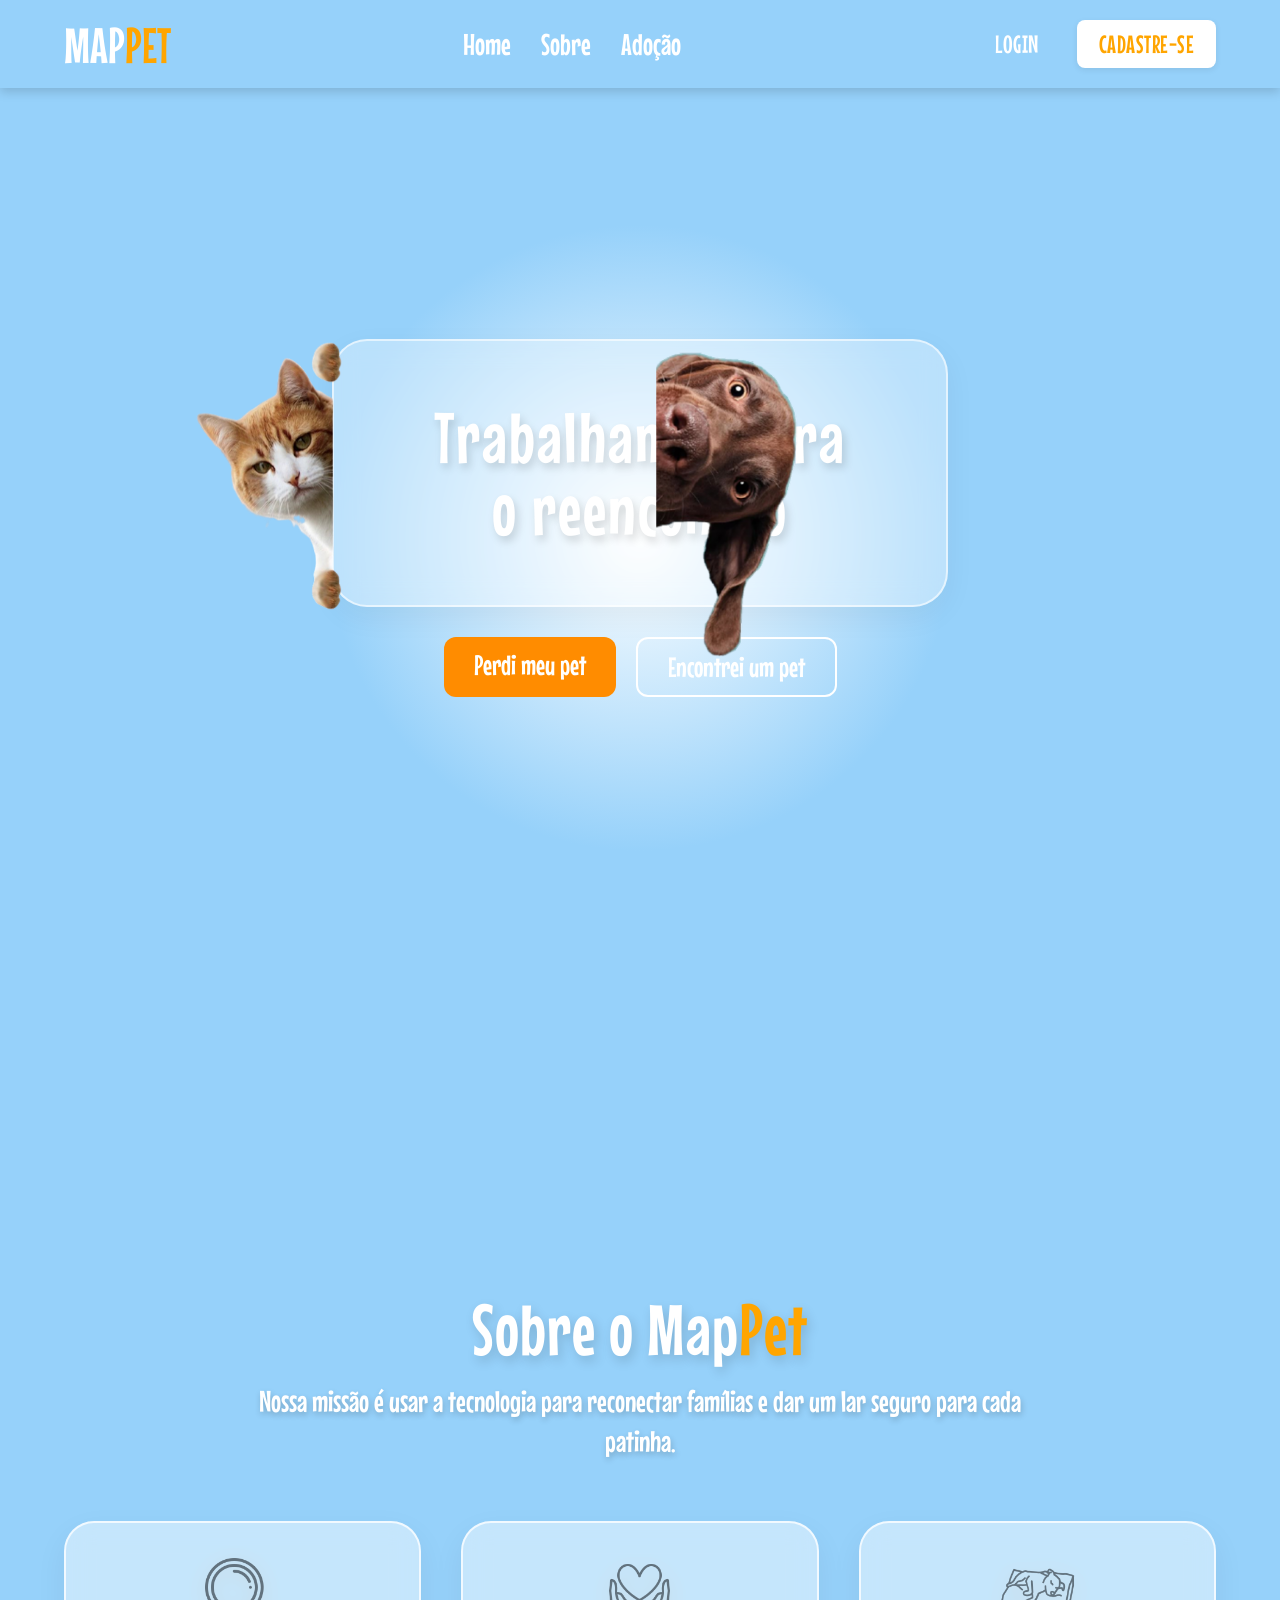
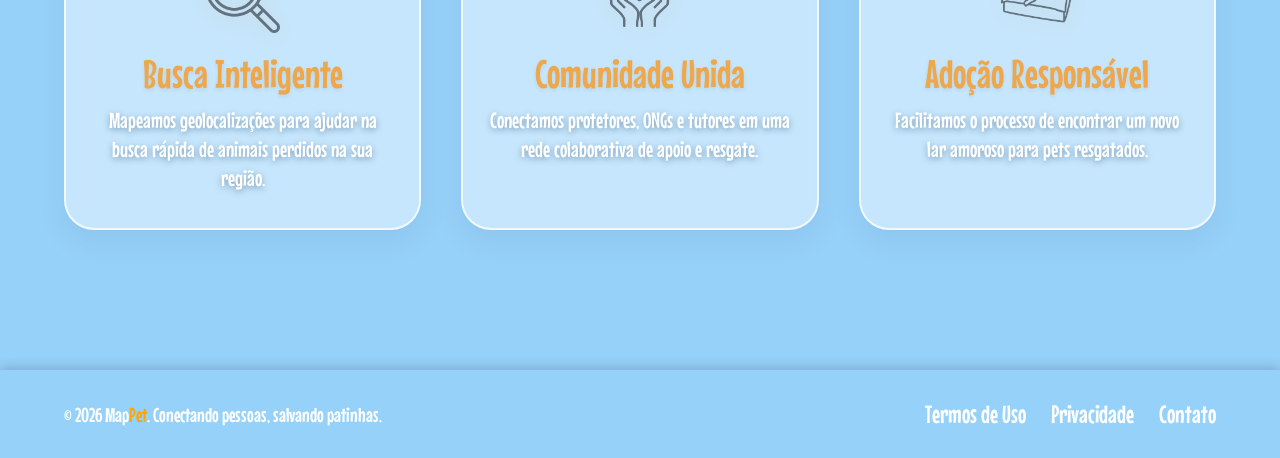
==== mappet-web/index.html @ 5b09a68c "feat: adiciona secao sobre com cards informativos" ====
<!DOCTYPE html>
<html lang="pt-BR">

<head>
    <meta charset="UTF-8">
    <meta name="viewport" content="width=device-width, initial-scale=1.0">
    <title>MapPet</title>
    <link rel="stylesheet" href="./css/index.css">
    <link rel="preconnect" href="https://fonts.googleapis.com">
    <link rel="preconnect" href="https://fonts.gstatic.com" crossorigin>
    <link href="https://fonts.googleapis.com/css2?family=Mouse+Memoirs&display=swap" rel="stylesheet">
    <link rel="stylesheet" href="https://cdnjs.cloudflare.com/ajax/libs/font-awesome/6.5.1/css/all.min.css">
</head>

<body>

    <header class="header">
        <nav class="nav-container">
            <a href="#" class="logo">
                <h1>MAP<span>PET</span></h1>
            </a>

            <ul class="nav-links">
                <li><a href="#">Home</a></li>
                <li><a href="#">Sobre</a></li>
                <li><a href="#">Adoção</a></li>
            </ul>

            <div class="nav-actions">
                <a href="#" class="btn btn-login">LOGIN</a>
                <a href="#" class="btn btn-cadastro">CADASTRE-SE</a>
            </div>
        </nav>
    </header>

<main class="main-content">
    <section class="hero">
        <div class="hero-container">

            <div class="hero-card-wrapper">
                <img src="./assets/images/cat1.png" alt="Gato espiando pela esquerda" class="cat-img cat-left">

                <div class="hero-card">
                    <h2>Trabalhamos para<br>o reencontro</h2>
                </div>
            </div>
            <img src="./assets/images/dog4.png" alt="Cachorro espiando pela direita" class="cat-img2 cat-right">

            <div class="hero-buttons">
                <a href="#" class="btn-hero btn-perdi">Perdi meu pet</a>
                <a href="#" class="btn-hero btn-encontrei">Encontrei um pet</a>
            </div>

        </div>
    </section>

    <section class="sobre" id="sobre">
        <div class="sobre-container">
            <div class="sobre-header">
                <h2>Sobre o Map<span>Pet</span></h2>
                <p>Nossa missão é usar a tecnologia para reconectar famílias e dar um lar seguro para cada patinha.</p>
            </div>

            <div class="sobre-cards">
                <div class="sobre-card">
                    <div class="sobre-icon"><img src="./assets/images/loupe.png" class="icon-svg"></div>
                    <h3>Busca Inteligente</h3>
                    <p>Mapeamos geolocalizações para ajudar na busca rápida de animais perdidos na sua região.</p>
                </div>

                <div class="sobre-card">
                    <div class="sobre-icon"><img src="./assets/images/heart3.png" class="icon-svg"></i></div>
                    <h3>Comunidade Unida</h3>
                    <p>Conectamos protetores, ONGs e tutores em uma rede colaborativa de apoio e resgate.</p>
                </div>

                <div class="sobre-card">
                    <div class="sobre-icon"><img src="./assets/images/dog3.png" class="icon-svg"></div>
                    <h3>Adoção Responsável</h3>
                    <p>Facilitamos o processo de encontrar um novo lar amoroso para pets resgatados.</p>
                </div>
            </div>
        </div>
    </section>
</main>

    <footer class="rodape">
        <div class="rodape-conteudo">
            <p class="rodape-texto">&copy; 2026 Map<span>Pet</span>. Conectando pessoas, salvando patinhas.</p>

            <ul class="rodape-links">
                <li><a href="#">Termos de Uso</a></li>
                <li><a href="#">Privacidade</a></li>
                <li><a href="#">Contato</a></li>
            </ul>
        </div>
    </footer>

</body>

</html>
---- mappet-web/css/index.css ----
* {
    box-sizing: border-box;
    margin: 0;
    padding: 0;
    font-weight: normal;
}

body {
    font-family: 'Mouse Memoirs', sans-serif;
    background-color: #96D1FA;
    display: flex;
    flex-direction: column;
    min-height: 100vh;
}

.header {
    background-color: #96D1FA;
    width: 100%;
    height: 88px;
    box-shadow: 0px 4px 10px rgba(0, 0, 0, 0.15);
    position: fixed;
    top: 0;
    left: 0;
    z-index: 10;
}

.nav-container {
    height: 100%;
    max-width: 1200px;
    margin: 0 auto;
    padding: 0 24px;
    display: flex;
    align-items: center;
    justify-content: space-between;
}

.logo {
    text-decoration: none;
    display: flex;
    align-items: center;
}

.logo h1 {
    font-size: 50px;
    color: #ffffff;
}

.logo span {
    color: orange;
}

.nav-links {
    list-style: none;
    display: flex;
    gap: 30px;
}

.nav-links a {
    color: #ffffff;
    text-decoration: none;
    font-size: 30px;
    transition: transform 0.2s ease, color 0.2s ease;
    display: inline-block;
}

.nav-links a:hover {
    color: orange;
    transform: translateY(-2px);
}

.nav-actions {
    display: flex;
    align-items: center;
    gap: 16px;
}

.btn {
    text-decoration: none;
    font-size: 25px;
    letter-spacing: 0.5px;
    padding: 10px 22px;
    border-radius: 8px;
    transition: all 0.25s ease;
    display: inline-flex;
    align-items: center;
    justify-content: center;
}

.btn-login {
    color: #ffffff;
    background-color: transparent;
}

.btn-login:hover {
    color: orange;
    background-color: rgba(255, 255, 255, 0.15);
}

.btn-cadastro {
    color: orange;
    background-color: #ffffff;
    box-shadow: 0 2px 6px rgba(0, 0, 0, 0.08);
}

.btn-cadastro:hover {
    color: #ffffff;
    background-color: orange;
    transform: translateY(-2px);
    box-shadow: 0 4px 12px rgba(255, 165, 0, 0.3);
}

.btn:focus-visible {
    outline: 3px solid orange;
    outline-offset: 2px;
}

.main-content {
    flex: 1;
    justify-content: center;
    padding-bottom: 40px;
    display: flex;
    flex-direction: column;
}
.hero-container {
  width: 100%;
  min-height: 100vh; 
  margin-top: 88px;
  background: radial-gradient(circle at center, #ffffff 0%, #96D1FA 40%, #96D1FA 100%);
  display: flex;
  flex-direction: column;
  align-items: center;
  justify-content: center;
  padding: 40px 24px 80px 24px; 
  box-sizing: border-box;
}

.hero-card-wrapper {
    position: relative;
    display: flex;
    justify-content: center;
    align-items: center;
    margin-bottom: 30px;
}

.hero-card {
    background: rgba(255, 255, 255, 0.35);
    backdrop-filter: blur(12px);
    -webkit-backdrop-filter: blur(12px);
    border-radius: 35px;
    border: 2px solid rgba(255, 255, 255, 0.6);
    box-shadow: 0 10px 30px rgba(0, 0, 0, 0.05);
    padding: 60px 100px;
    text-align: center;
}

.hero-card h2 {
    font-family: 'Mouse Memoirs', sans-serif;
    font-size: 4.5rem;
    color: #ffffff;
    line-height: 1;
    letter-spacing: 2px;
    text-shadow: 3px 5px 8px rgba(0, 0, 0, 0.15);
    margin: 0;
}

.cat-img {
    position: absolute;
    height: 110%;
    bottom: -10px;
    z-index: 2;
    pointer-events: none;
}

.cat-left {
    left: -160px;
}

.cat-img2{
    position: absolute;
    height: 70%;
    bottom: 180px;
    z-index: 2;
    pointer-events: none;
}

.cat-right {
    right: 270px;
    transform: scaleX(-1);
}

.hero-buttons {
    display: flex;
    gap: 20px;
    justify-content: center;
}

.btn-hero {
    text-decoration: none;
    font-size: 28px;
    padding: 12px 30px;
    border-radius: 12px;
    transition: all 0.2s ease;
    display: inline-block;
}

.btn-perdi {
    background-color: #ff8c00;
    color: #ffffff;
}

.btn-perdi:hover {
    background-color: #e07b00;
    transform: translateY(-2px);
}

.btn-encontrei {
    background-color: transparent;
    color: #ffffff;
    border: 2px solid #ffffff;
}

.btn-encontrei:hover {
    background-color: rgba(255, 255, 255, 0.2);
    transform: translateY(-2px);
}

.sobre {
    width: 100%;
    max-width: 1200px;
    margin: 300px auto 0 auto;
    padding: 0 24px 100px 24px;
}

.sobre-container {
    width: 100%;
    display: flex;
    flex-direction: column;
    align-items: center;
    gap: 60px;
}

.sobre-header {
    text-align: center;
    max-width: 800px;
}

.sobre-header h2 {
    font-size: 4.5rem;
    color: #ffffff;
    letter-spacing: 1px;
    text-shadow: 3px 5px 12px rgba(0, 0, 0, 0.15);
    margin-bottom: 12px;
}

.sobre-header h2 span {
    color: orange;
}

.sobre-header p {
    font-size: 1.9rem;
    color: #ffffff;
    line-height: 1.3;
    text-shadow: 1px 3px 6px rgba(0, 0, 0, 0.2);
}

.sobre-cards {
    display: grid;
    grid-template-columns: repeat(auto-fit, minmax(300px, 1fr));
    gap: 40px;
    width: 100%;
}

.sobre-card {
    background: rgba(255, 255, 255, 0.45);
    backdrop-filter: blur(14px);
    -webkit-backdrop-filter: blur(14px);
    border-radius: 30px;
    border: 2px solid rgba(255, 255, 255, 0.75);
    box-shadow: 0 12px 32px rgba(0, 0, 0, 0.06);
    padding: 35px 25px;
    text-align: center;
    transition: all 0.3s ease;
}

.sobre-card:hover {
    transform: translateY(-8px);
    background: rgba(255, 255, 255, 0.65);
    border-color: #ffffff;
    box-shadow: 0 18px 40px rgba(0, 0, 0, 0.1);
    cursor: pointer;
}

.sobre-icon {
    display: flex;
    align-items: center;
    justify-content: center;
    margin-bottom: 18px;
}

.icon-svg {
    width: 75px;
    height: 75px;
    object-fit: contain;
    opacity: 0.5;
    filter: drop-shadow(0px 4px 10px rgba(255, 140, 0, 0.25)); 
}

.sobre-card h3 {
    font-size: 2.5rem;
    color: #ff8c00;
    opacity: 0.7;
    margin-bottom: 10px;
    text-shadow: 0px 2px 4px rgba(0, 0, 0, 0.1);
}

.sobre-card p {
    font-size: 1.4rem;
    color: #ffffff;
    line-height: 1.3;
    filter: drop-shadow(0px 2px 3px rgba(18, 52, 84, 0.4)); 
}

.rodape {
    background-color: #96D1FA;
    width: 100%;
    box-shadow: 0px -4px 10px rgba(0, 0, 0, 0.15);
}

.rodape-conteudo {
    max-width: 1200px;
    height: 88px;
    margin: 0 auto;
    padding: 0 24px;
    display: flex;
    align-items: center;
    justify-content: space-between;
}

.rodape-texto {
    color: #ffffff;
    font-size: 20px;
}

.rodape-texto span {
    color: orange;
}

.rodape-links {
    list-style: none;
    display: flex;
    gap: 25px;
}

.rodape-links a {
    color: #ffffff;
    text-decoration: none;
    font-size: 25px;
    transition: transform 0.2s ease, color 0.2s ease;
    display: inline-block;
}

.rodape-links a:hover {
    color: orange;
    transform: translateY(-2px);
}
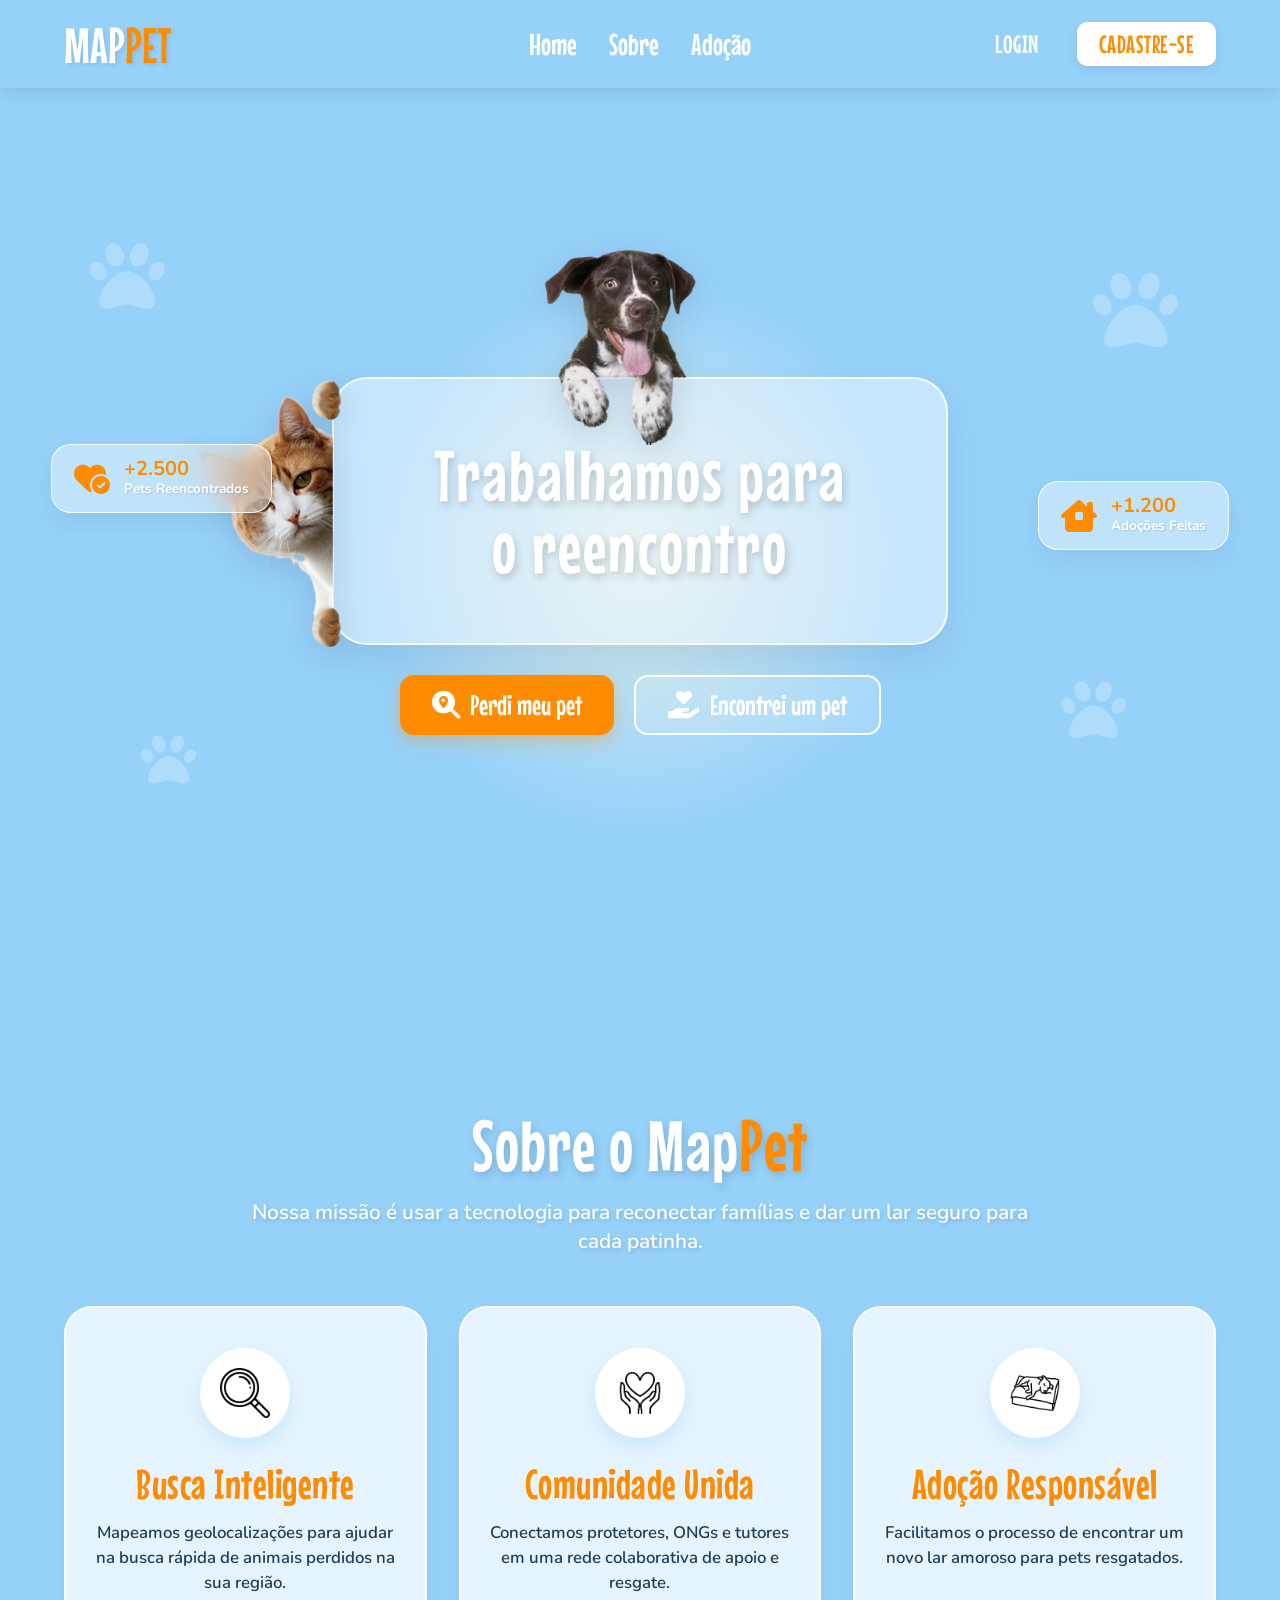
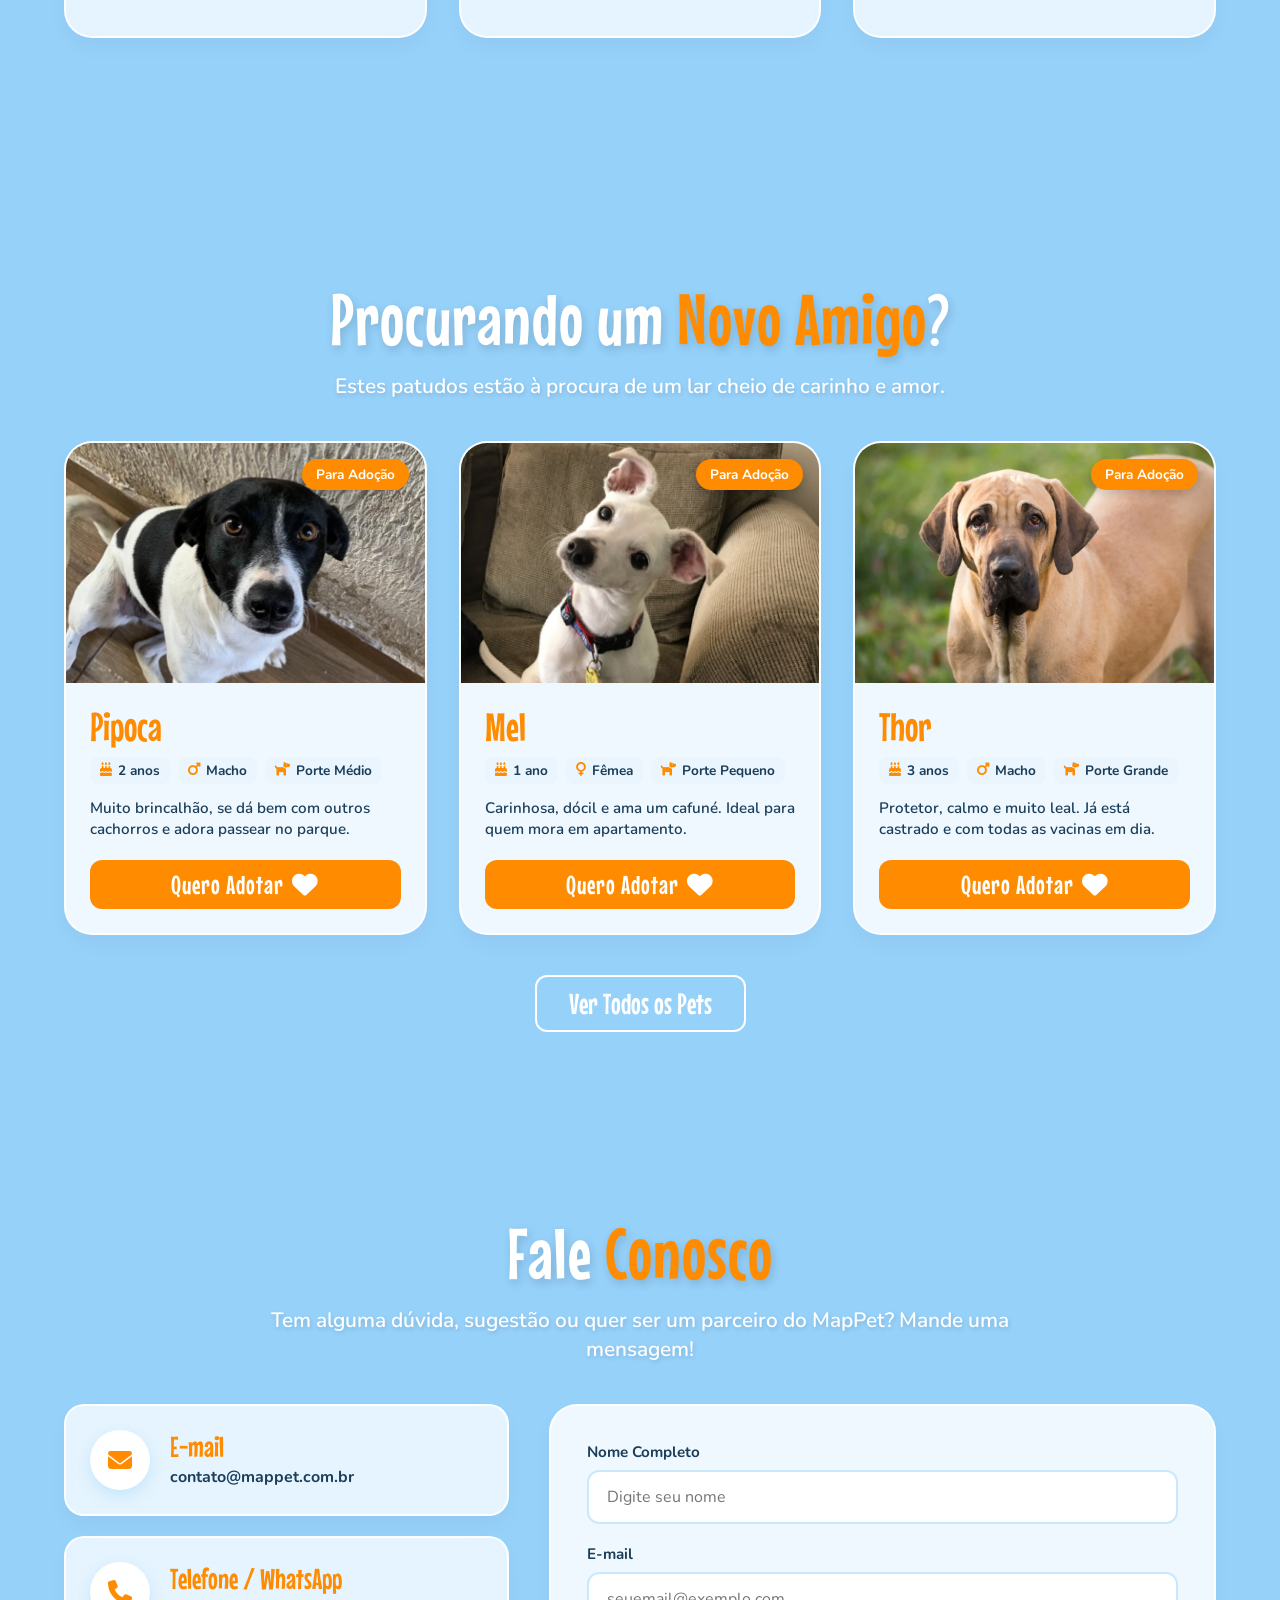
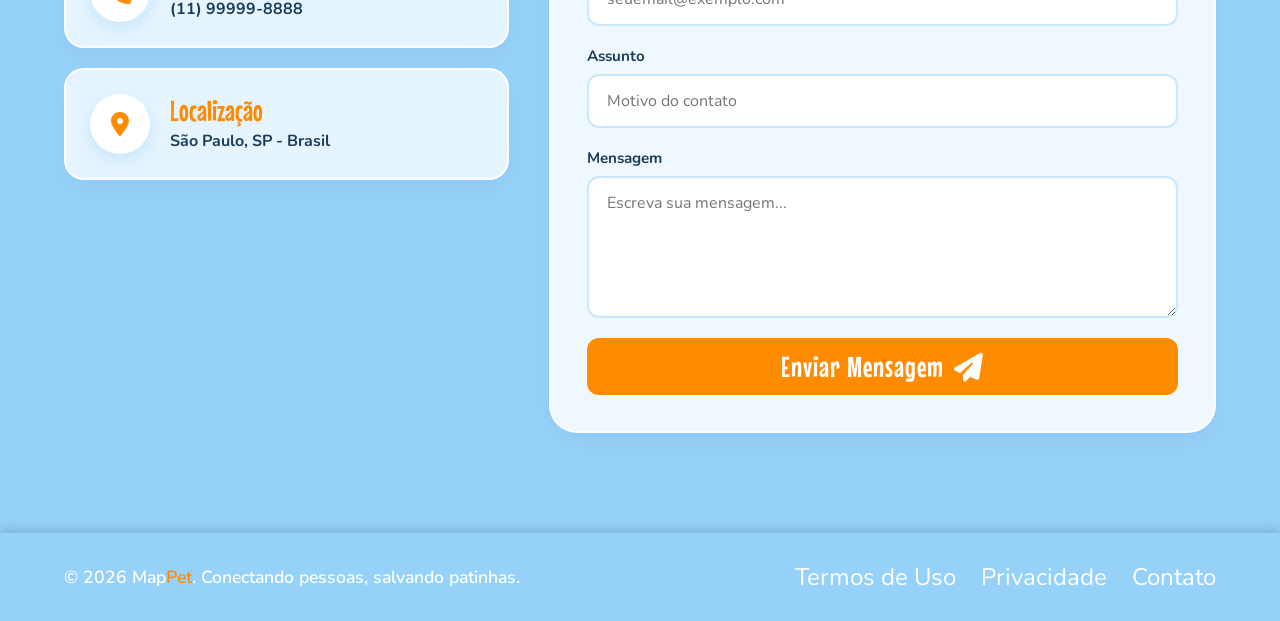
==== commit aa406bb0: "feat: implementa layout de desktop da página home" ====
--- a/mappet-web/index.html
+++ b/mappet-web/index.html
@@ -8,7 +8,7 @@
     <link rel="stylesheet" href="./css/index.css">
     <link rel="preconnect" href="https://fonts.googleapis.com">
     <link rel="preconnect" href="https://fonts.gstatic.com" crossorigin>
-    <link href="https://fonts.googleapis.com/css2?family=Mouse+Memoirs&display=swap" rel="stylesheet">
+    <link href="https://fonts.googleapis.com/css2?family=Mouse+Memoirs&family=Nunito:wght@400;600;700;800&display=swap" rel="stylesheet">
     <link rel="stylesheet" href="https://cdnjs.cloudflare.com/ajax/libs/font-awesome/6.5.1/css/all.min.css">
 </head>
 
@@ -22,8 +22,8 @@
 
             <ul class="nav-links">
                 <li><a href="#">Home</a></li>
-                <li><a href="#">Sobre</a></li>
-                <li><a href="#">Adoção</a></li>
+                <li><a href="#sobre">Sobre</a></li>
+                <li><a href="#adocao">Adoção</a></li>
             </ul>
 
             <div class="nav-actions">
@@ -33,56 +33,205 @@
         </nav>
     </header>
 
-<main class="main-content">
-    <section class="hero">
-        <div class="hero-container">
-
-            <div class="hero-card-wrapper">
-                <img src="./assets/images/cat1.png" alt="Gato espiando pela esquerda" class="cat-img cat-left">
-
-                <div class="hero-card">
-                    <h2>Trabalhamos para<br>o reencontro</h2>
-                </div>
-            </div>
-            <img src="./assets/images/dog4.png" alt="Cachorro espiando pela direita" class="cat-img2 cat-right">
-
-            <div class="hero-buttons">
-                <a href="#" class="btn-hero btn-perdi">Perdi meu pet</a>
-                <a href="#" class="btn-hero btn-encontrei">Encontrei um pet</a>
-            </div>
-
-        </div>
-    </section>
-
-    <section class="sobre" id="sobre">
-        <div class="sobre-container">
-            <div class="sobre-header">
-                <h2>Sobre o Map<span>Pet</span></h2>
-                <p>Nossa missão é usar a tecnologia para reconectar famílias e dar um lar seguro para cada patinha.</p>
-            </div>
-
-            <div class="sobre-cards">
-                <div class="sobre-card">
-                    <div class="sobre-icon"><img src="./assets/images/loupe.png" class="icon-svg"></div>
-                    <h3>Busca Inteligente</h3>
-                    <p>Mapeamos geolocalizações para ajudar na busca rápida de animais perdidos na sua região.</p>
-                </div>
-
-                <div class="sobre-card">
-                    <div class="sobre-icon"><img src="./assets/images/heart3.png" class="icon-svg"></i></div>
-                    <h3>Comunidade Unida</h3>
-                    <p>Conectamos protetores, ONGs e tutores em uma rede colaborativa de apoio e resgate.</p>
-                </div>
-
-                <div class="sobre-card">
-                    <div class="sobre-icon"><img src="./assets/images/dog3.png" class="icon-svg"></div>
-                    <h3>Adoção Responsável</h3>
-                    <p>Facilitamos o processo de encontrar um novo lar amoroso para pets resgatados.</p>
-                </div>
-            </div>
-        </div>
-    </section>
-</main>
+    <main class="main-content">
+        <section class="hero">
+            <div class="hero-container">
+
+                <div class="patinha-bg patinha-1 float-slow"><i class="fa-solid fa-paw"></i></div>
+                <div class="patinha-bg patinha-2 float-reverse"><i class="fa-solid fa-paw"></i></div>
+                <div class="patinha-bg patinha-3 float-slow"><i class="fa-solid fa-paw"></i></div>
+                <div class="patinha-bg patinha-4 float-reverse"><i class="fa-solid fa-paw"></i></div>
+
+                <div class="stat-badge stat-left float-slow">
+                    <i class="fa-solid fa-heart-circle-check"></i>
+                    <div>
+                        <strong>+2.500</strong>
+                        <span>Pets Reencontrados</span>
+                    </div>
+                </div>
+
+                <div class="stat-badge stat-right float-reverse">
+                    <i class="fa-solid fa-house-chimney-window"></i>
+                    <div>
+                        <strong>+1.200</strong>
+                        <span>Adoções Feitas</span>
+                    </div>
+                </div>
+
+                <div class="hero-card-wrapper">
+                    <img src="./assets/images/cat1.png" alt="Gato espiando pela esquerda" class="cat-img cat-left">
+                    <img src="./assets/images/dog6.png" alt="Cachorro espiando por cima" class="dog-top">
+
+                    <div class="hero-card">
+                        <h2>Trabalhamos para<br>o reencontro</h2>
+                    </div>
+                </div>
+
+                <div class="hero-buttons">
+                    <a href="#" class="btn-hero btn-perdi"><i class="fa-solid fa-magnifying-glass-location"></i> Perdi meu pet</a>
+                    <a href="#" class="btn-hero btn-encontrei"><i class="fa-solid fa-hand-holding-heart"></i> Encontrei um pet</a>
+                </div>
+
+            </div>
+        </section>
+
+        <section class="sobre" id="sobre">
+            <div class="sobre-container">
+                <div class="sobre-header">
+                    <h2>Sobre o Map<span>Pet</span></h2>
+                    <p>Nossa missão é usar a tecnologia para reconectar famílias e dar um lar seguro para cada patinha.</p>
+                </div>
+
+                <div class="sobre-cards">
+                    <div class="sobre-card">
+                        <div class="sobre-icon"><img src="./assets/images/loupe.png" class="icon-svg" alt="Ícone de busca"></div>
+                        <h3>Busca Inteligente</h3>
+                        <p>Mapeamos geolocalizações para ajudar na busca rápida de animais perdidos na sua região.</p>
+                    </div>
+
+                    <div class="sobre-card">
+                        <div class="sobre-icon"><img src="./assets/images/heart3.png" class="icon-svg" alt="Ícone de coração"></div>
+                        <h3>Comunidade Unida</h3>
+                        <p>Conectamos protetores, ONGs e tutores em uma rede colaborativa de apoio e resgate.</p>
+                    </div>
+
+                    <div class="sobre-card">
+                        <div class="sobre-icon"><img src="./assets/images/dog3.png" class="icon-svg" alt="Ícone de pet"></div>
+                        <h3>Adoção Responsável</h3>
+                        <p>Facilitamos o processo de encontrar um novo lar amoroso para pets resgatados.</p>
+                    </div>
+                </div>
+            </div>
+        </section>
+
+        <section class="adocao" id="adocao">
+            <div class="adocao-container">
+                <div class="adocao-header">
+                    <h2>Procurando um <span>Novo Amigo</span>?</h2>
+                    <p>Estes patudos estão à procura de um lar cheio de carinho e amor.</p>
+                </div>
+
+                <div class="adocao-cards">
+                    
+                    <div class="adocao-card">
+                        <div class="adocao-img-container">
+                            <img src="./assets/images/pipoca.jpg" alt="Foto do Pipoca" class="pet-img img-pipoca">
+                            <span class="pet-badge">Para Adoção</span>
+                        </div>
+                        <div class="adocao-info">
+                            <h3>Pipoca</h3>
+                            <div class="pet-tags">
+                                <span class="tag"><i class="fa-solid fa-cake-candles"></i> 2 anos</span>
+                                <span class="tag"><i class="fa-solid fa-mars"></i> Macho</span>
+                                <span class="tag"><i class="fa-solid fa-dog"></i> Porte Médio</span>
+                            </div>
+                            <p class="pet-desc">Muito brincalhão, se dá bem com outros cachorros e adora passear no parque.</p>
+                            <a href="#" class="btn-adotar">Quero Adotar <i class="fa-solid fa-heart"></i></a>
+                        </div>
+                    </div>
+
+                    <div class="adocao-card">
+                        <div class="adocao-img-container">
+                            <img src="./assets/images/mel.jpg" alt="Foto da Mel" class="pet-img">
+                            <span class="pet-badge">Para Adoção</span>
+                        </div>
+                        <div class="adocao-info">
+                            <h3>Mel</h3>
+                            <div class="pet-tags">
+                                <span class="tag"><i class="fa-solid fa-cake-candles"></i> 1 ano</span>
+                                <span class="tag"><i class="fa-solid fa-venus"></i> Fêmea</span>
+                                <span class="tag"><i class="fa-solid fa-dog"></i> Porte Pequeno</span>
+                            </div>
+                            <p class="pet-desc">Carinhosa, dócil e ama um cafuné. Ideal para quem mora em apartamento.</p>
+                            <a href="#" class="btn-adotar">Quero Adotar <i class="fa-solid fa-heart"></i></a>
+                        </div>
+                    </div>
+
+                    <div class="adocao-card">
+                        <div class="adocao-img-container">
+                            <img src="./assets/images/thor.webp" alt="Foto do Thor" class="pet-img">
+                            <span class="pet-badge">Para Adoção</span>
+                        </div>
+                        <div class="adocao-info">
+                            <h3>Thor</h3>
+                            <div class="pet-tags">
+                                <span class="tag"><i class="fa-solid fa-cake-candles"></i> 3 anos</span>
+                                <span class="tag"><i class="fa-solid fa-mars"></i> Macho</span>
+                                <span class="tag"><i class="fa-solid fa-dog"></i> Porte Grande</span>
+                            </div>
+                            <p class="pet-desc">Protetor, calmo e muito leal. Já está castrado e com todas as vacinas em dia.</p>
+                            <a href="#" class="btn-adotar">Quero Adotar <i class="fa-solid fa-heart"></i></a>
+                        </div>
+                    </div>
+
+                </div>
+
+                <div class="adocao-ver-mais">
+                    <a href="#" class="btn-ver-todos">Ver Todos os Pets</a>
+                </div>
+            </div>
+        </section>
+        <section class="contato" id="contato">
+            <div class="contato-container">
+                <div class="contato-header">
+                    <h2>Fale <span>Conosco</span></h2>
+                    <p>Tem alguma dúvida, sugestão ou quer ser um parceiro do MapPet? Mande uma mensagem!</p>
+                </div>
+
+                <div class="contato-wrapper">
+                    <div class="contato-cards-info">
+                        <div class="contato-info-card">
+                            <div class="contato-icon"><i class="fa-solid fa-envelope"></i></div>
+                            <div>
+                                <h3>E-mail</h3>
+                                <p>contato@mappet.com.br</p>
+                            </div>
+                        </div>
+
+                        <div class="contato-info-card">
+                            <div class="contato-icon"><i class="fa-solid fa-phone"></i></div>
+                            <div>
+                                <h3>Telefone / WhatsApp</h3>
+                                <p>(11) 99999-8888</p>
+                            </div>
+                        </div>
+
+                        <div class="contato-info-card">
+                            <div class="contato-icon"><i class="fa-solid fa-location-dot"></i></div>
+                            <div>
+                                <h3>Localização</h3>
+                                <p>São Paulo, SP - Brasil</p>
+                            </div>
+                        </div>
+                    </div>
+
+                    <form class="contato-form" action="#" method="POST">
+                        <div class="form-group">
+                            <label for="nome">Nome Completo</label>
+                            <input type="text" id="nome" name="nome" placeholder="Digite seu nome" required>
+                        </div>
+
+                        <div class="form-group">
+                            <label for="email">E-mail</label>
+                            <input type="email" id="email" name="email" placeholder="seuemail@exemplo.com" required>
+                        </div>
+
+                        <div class="form-group">
+                            <label for="assunto">Assunto</label>
+                            <input type="text" id="assunto" name="assunto" placeholder="Motivo do contato" required>
+                        </div>
+
+                        <div class="form-group">
+                            <label for="mensagem">Mensagem</label>
+                            <textarea id="mensagem" name="mensagem" rows="5" placeholder="Escreva sua mensagem..." required></textarea>
+                        </div>
+
+                        <button type="submit" class="btn-enviar">Enviar Mensagem <i class="fa-solid fa-paper-plane"></i></button>
+                    </form>
+                </div>
+            </div>
+        </section>
+    </main>
 
     <footer class="rodape">
         <div class="rodape-conteudo">
--- a/mappet-web/css/index.css
+++ b/mappet-web/css/index.css
@@ -2,26 +2,58 @@
     box-sizing: border-box;
     margin: 0;
     padding: 0;
+}
+
+html {
+    scroll-behavior: smooth;
+}
+
+body {
+    font-family: 'Nunito', sans-serif;
+    background-color: #96D1FA;
+    display: flex;
+    flex-direction: column;
+    min-height: 100vh;
+    -webkit-font-smoothing: antialiased;
+}
+
+h1,
+h2,
+h3,
+.nav-links a,
+.btn,
+.btn-hero {
+    font-family: 'Mouse Memoirs', sans-serif;
     font-weight: normal;
 }
 
-body {
-    font-family: 'Mouse Memoirs', sans-serif;
-    background-color: #96D1FA;
-    display: flex;
-    flex-direction: column;
-    min-height: 100vh;
-}
-
 .header {
-    background-color: #96D1FA;
+    background-color: rgba(150, 209, 250, 0.95);
+    backdrop-filter: blur(10px);
+    -webkit-backdrop-filter: blur(10px);
     width: 100%;
     height: 88px;
-    box-shadow: 0px 4px 10px rgba(0, 0, 0, 0.15);
+    box-shadow: 0px 4px 15px rgba(0, 0, 0, 0.1);
     position: fixed;
     top: 0;
     left: 0;
-    z-index: 10;
+    z-index: 100;
+}
+
+.logo {
+    text-decoration: none;
+    display: flex;
+    align-items: center;
+}
+
+.logo h1 {
+    font-size: 50px;
+    color: #ffffff;
+    text-shadow: 2px 2px 4px rgba(0, 0, 0, 0.1);
+}
+
+.logo span {
+    color: #ff8c00;
 }
 
 .nav-container {
@@ -32,39 +64,29 @@
     display: flex;
     align-items: center;
     justify-content: space-between;
-}
-
-.logo {
-    text-decoration: none;
-    display: flex;
-    align-items: center;
-}
-
-.logo h1 {
-    font-size: 50px;
-    color: #ffffff;
-}
-
-.logo span {
-    color: orange;
+    position: relative;
 }
 
 .nav-links {
     list-style: none;
     display: flex;
-    gap: 30px;
+    gap: 32px;
+    position: absolute;
+    left: 50%;
+    transform: translateX(-50%);
 }
 
 .nav-links a {
     color: #ffffff;
     text-decoration: none;
     font-size: 30px;
-    transition: transform 0.2s ease, color 0.2s ease;
+    transition: all 0.25s ease;
     display: inline-block;
+    position: relative;
 }
 
 .nav-links a:hover {
-    color: orange;
+    color: #ff8c00;
     transform: translateY(-2px);
 }
 
@@ -78,8 +100,8 @@
     text-decoration: none;
     font-size: 25px;
     letter-spacing: 0.5px;
-    padding: 10px 22px;
-    border-radius: 8px;
+    padding: 8px 22px;
+    border-radius: 10px;
     transition: all 0.25s ease;
     display: inline-flex;
     align-items: center;
@@ -92,46 +114,120 @@
 }
 
 .btn-login:hover {
-    color: orange;
-    background-color: rgba(255, 255, 255, 0.15);
+    color: #ff8c00;
+    background-color: rgba(255, 255, 255, 0.2);
 }
 
 .btn-cadastro {
-    color: orange;
+    color: #ff8c00;
     background-color: #ffffff;
-    box-shadow: 0 2px 6px rgba(0, 0, 0, 0.08);
+    box-shadow: 0 4px 12px rgba(0, 0, 0, 0.08);
 }
 
 .btn-cadastro:hover {
     color: #ffffff;
-    background-color: orange;
+    background-color: #ff8c00;
     transform: translateY(-2px);
-    box-shadow: 0 4px 12px rgba(255, 165, 0, 0.3);
-}
-
-.btn:focus-visible {
-    outline: 3px solid orange;
-    outline-offset: 2px;
+    box-shadow: 0 6px 16px rgba(255, 140, 0, 0.35);
 }
 
 .main-content {
     flex: 1;
+    display: flex;
+    flex-direction: column;
+}
+
+.hero-container {
+    width: 100%;
+    min-height: 104vh;
+    margin-top: 88px;
+    background: radial-gradient(circle at center, #d8ebeb 0%, #96D1FA 35%);
+    display: flex;
+    flex-direction: column;
+    align-items: center;
     justify-content: center;
-    padding-bottom: 40px;
-    display: flex;
-    flex-direction: column;
-}
-.hero-container {
-  width: 100%;
-  min-height: 100vh; 
-  margin-top: 88px;
-  background: radial-gradient(circle at center, #ffffff 0%, #96D1FA 40%, #96D1FA 100%);
-  display: flex;
-  flex-direction: column;
-  align-items: center;
-  justify-content: center;
-  padding: 40px 24px 80px 24px; 
-  box-sizing: border-box;
+    padding: 60px 24px;
+    position: relative;
+    overflow: hidden;
+}
+
+.patinha-bg {
+    position: absolute;
+    color: rgba(255, 255, 255, 0.25);
+    pointer-events: none;
+    z-index: 1;
+}
+
+.patinha-1 { font-size: 75px; top: 15%; left: 7%; }
+.patinha-2 { font-size: 55px; top: 68%; left: 11%; }
+.patinha-3 { font-size: 85px; top: 18%; right: 8%; }
+.patinha-4 { font-size: 65px; top: 62%; right: 12%; }
+
+@keyframes float {
+    0%, 100% { transform: translateY(0px) rotate(0deg); }
+    50% { transform: translateY(-12px) rotate(4deg); }
+}
+
+@keyframes floatReverse {
+    0%, 100% { transform: translateY(0px) rotate(0deg); }
+    50% { transform: translateY(12px) rotate(-4deg); }
+}
+
+.float-slow {
+    animation: float 5s ease-in-out infinite;
+}
+
+.float-reverse {
+    animation: floatReverse 6s ease-in-out infinite;
+}
+
+.stat-badge {
+    position: absolute;
+    background: rgba(255, 255, 255, 0.4);
+    backdrop-filter: blur(14px);
+    -webkit-backdrop-filter: blur(14px);
+    border: 1.5px solid rgba(255, 255, 255, 0.85);
+    padding: 14px 22px;
+    border-radius: 20px;
+    display: flex;
+    align-items: center;
+    gap: 14px;
+    color: #1b3e5a;
+    box-shadow: 0 10px 25px rgba(0, 0, 0, 0.06);
+    z-index: 4;
+}
+
+.stat-badge i {
+    font-size: 2rem;
+    color: #ff8c00;
+}
+
+.stat-badge div {
+    display: flex;
+    flex-direction: column;
+}
+
+.stat-badge strong {
+    font-size: 1.25rem;
+    line-height: 1;
+    color: #ff8c00;
+}
+
+.stat-badge span {
+    font-size: 0.85rem;
+    font-weight: 700;
+    color: #ffffff;
+    text-shadow: 1px 1px 2px rgba(0, 0, 0, 0.15);
+}
+
+.stat-left {
+    top: 38%;
+    left: 4%;
+}
+
+.stat-right {
+    top: 42%;
+    right: 4%;
 }
 
 .hero-card-wrapper {
@@ -140,26 +236,26 @@
     justify-content: center;
     align-items: center;
     margin-bottom: 30px;
+    z-index: 2;
 }
 
 .hero-card {
-    background: rgba(255, 255, 255, 0.35);
-    backdrop-filter: blur(12px);
-    -webkit-backdrop-filter: blur(12px);
+    background: rgba(255, 255, 255, 0.45);
+    backdrop-filter: blur(14px);
+    -webkit-backdrop-filter: blur(14px);
     border-radius: 35px;
-    border: 2px solid rgba(255, 255, 255, 0.6);
-    box-shadow: 0 10px 30px rgba(0, 0, 0, 0.05);
+    border: 2px solid rgba(255, 255, 255, 0.85);
+    box-shadow: 0 14px 35px rgba(0, 0, 0, 0.08);
     padding: 60px 100px;
     text-align: center;
 }
 
 .hero-card h2 {
-    font-family: 'Mouse Memoirs', sans-serif;
     font-size: 4.5rem;
     color: #ffffff;
     line-height: 1;
     letter-spacing: 2px;
-    text-shadow: 3px 5px 8px rgba(0, 0, 0, 0.15);
+    text-shadow: 2px 4px 8px rgba(0, 0, 0, 0.18);
     margin: 0;
 }
 
@@ -169,65 +265,72 @@
     bottom: -10px;
     z-index: 2;
     pointer-events: none;
+    filter: drop-shadow(0 8px 16px rgba(0,0,0,0.12));
 }
 
 .cat-left {
     left: -160px;
 }
 
-.cat-img2{
+.dog-top {
     position: absolute;
-    height: 70%;
-    bottom: 180px;
-    z-index: 2;
+    top: -132px;
+    left: 50%;
+    transform: translateX(-50%);
+    height: 200px;
+    z-index: 3;
     pointer-events: none;
-}
-
-.cat-right {
-    right: 270px;
-    transform: scaleX(-1);
+    filter: drop-shadow(0 8px 16px rgba(0,0,0,0.12));
 }
 
 .hero-buttons {
     display: flex;
     gap: 20px;
     justify-content: center;
+    z-index: 2;
 }
 
 .btn-hero {
     text-decoration: none;
     font-size: 28px;
-    padding: 12px 30px;
-    border-radius: 12px;
-    transition: all 0.2s ease;
-    display: inline-block;
+    padding: 12px 32px;
+    border-radius: 14px;
+    transition: all 0.3s cubic-bezier(0.25, 0.8, 0.25, 1);
+    display: inline-flex;
+    align-items: center;
+    gap: 10px;
 }
 
 .btn-perdi {
     background-color: #ff8c00;
     color: #ffffff;
+    box-shadow: 0 6px 18px rgba(255, 140, 0, 0.35);
 }
 
 .btn-perdi:hover {
     background-color: #e07b00;
-    transform: translateY(-2px);
+    transform: translateY(-3px);
+    box-shadow: 0 10px 24px rgba(255, 140, 0, 0.45);
 }
 
 .btn-encontrei {
-    background-color: transparent;
+    background-color: rgba(255, 255, 255, 0.15);
     color: #ffffff;
     border: 2px solid #ffffff;
+    backdrop-filter: blur(6px);
 }
 
 .btn-encontrei:hover {
-    background-color: rgba(255, 255, 255, 0.2);
-    transform: translateY(-2px);
+    background-color: #ffffff;
+    color: #ff8c00;
+    transform: translateY(-3px);
+    box-shadow: 0 10px 24px rgba(255, 255, 255, 0.3);
 }
 
 .sobre {
     width: 100%;
     max-width: 1200px;
-    margin: 300px auto 0 auto;
+    margin: 80px auto 0 auto;
     padding: 0 24px 100px 24px;
 }
 
@@ -236,7 +339,7 @@
     display: flex;
     flex-direction: column;
     align-items: center;
-    gap: 60px;
+    gap: 50px;
 }
 
 .sobre-header {
@@ -248,77 +351,455 @@
     font-size: 4.5rem;
     color: #ffffff;
     letter-spacing: 1px;
-    text-shadow: 3px 5px 12px rgba(0, 0, 0, 0.15);
+    text-shadow: 2px 4px 10px rgba(0, 0, 0, 0.15);
     margin-bottom: 12px;
 }
 
 .sobre-header h2 span {
-    color: orange;
+    color: #ff8c00;
 }
 
 .sobre-header p {
-    font-size: 1.9rem;
-    color: #ffffff;
-    line-height: 1.3;
-    text-shadow: 1px 3px 6px rgba(0, 0, 0, 0.2);
+    font-size: 1.3rem;
+    font-weight: 600;
+    color: #ffffff;
+    line-height: 1.4;
+    text-shadow: 1px 2px 4px rgba(0, 0, 0, 0.15);
 }
 
 .sobre-cards {
     display: grid;
+    grid-template-columns: repeat(auto-fit, minmax(290px, 1fr));
+    gap: 32px;
+    width: 100%;
+}
+
+.sobre-card {
+    position: relative;
+    background: rgba(255, 255, 255, 0.75);
+    backdrop-filter: blur(16px);
+    -webkit-backdrop-filter: blur(16px);
+    border-radius: 28px;
+    border: 2px solid rgba(255, 255, 255, 0.9);
+    box-shadow: 0 10px 25px -5px rgba(0, 0, 0, 0.05);
+    padding: 40px 28px;
+    text-align: center;
+    display: flex;
+    flex-direction: column;
+    align-items: center;
+    transition: all 0.35s cubic-bezier(0.25, 0.8, 0.25, 1);
+    overflow: hidden;
+}
+
+.sobre-card:hover {
+    transform: translateY(-10px);
+    background: rgba(255, 255, 255, 0.92);
+    border-color: rgba(255, 140, 0, 0.3);
+    box-shadow: 0 20px 35px -10px rgba(255, 140, 0, 0.2);
+    cursor: pointer;
+}
+
+.sobre-icon {
+    width: 90px;
+    height: 90px;
+    background: #ffffff;
+    border-radius: 50%;
+    display: flex;
+    align-items: center;
+    justify-content: center;
+    margin-bottom: 24px;
+    box-shadow: 0 8px 18px rgba(150, 209, 250, 0.35);
+    transition: transform 0.35s ease, box-shadow 0.35s ease;
+}
+
+.sobre-card:hover .sobre-icon {
+    transform: scale(1.1) rotate(4deg);
+    box-shadow: 0 12px 22px rgba(255, 140, 0, 0.3);
+}
+
+.icon-svg {
+    width: 50px;
+    height: 50px;
+    object-fit: contain;
+}
+
+.sobre-card h3 {
+    font-size: 2.6rem;
+    color: #ff8c00;
+    margin-bottom: 12px;
+    line-height: 1.1;
+    letter-spacing: 0.5px;
+}
+
+.sobre-card p {
+    font-size: 1.05rem;
+    font-weight: 600;
+    color: #1b3e5a;
+    line-height: 1.5;
+    margin: 0;
+}
+
+.adocao {
+    width: 100%;
+    max-width: 1200px;
+    margin: 140px auto 0 auto;
+    padding: 0 24px 100px 24px;
+}
+
+.adocao-container {
+    width: 100%;
+    display: flex;
+    flex-direction: column;
+    align-items: center;
+    gap: 40px;
+}
+
+.adocao-header {
+    text-align: center;
+    max-width: 800px;
+}
+
+.adocao-header h2 {
+    font-size: 4.5rem;
+    color: #ffffff;
+    letter-spacing: 1px;
+    text-shadow: 2px 4px 10px rgba(0, 0, 0, 0.15);
+    margin-bottom: 12px;
+}
+
+.adocao-header h2 span {
+    color: #ff8c00;
+}
+
+.adocao-header p {
+    font-size: 1.3rem;
+    font-weight: 600;
+    color: #ffffff;
+    line-height: 1.4;
+    text-shadow: 1px 2px 4px rgba(0, 0, 0, 0.15);
+}
+
+.adocao-cards {
+    display: grid;
     grid-template-columns: repeat(auto-fit, minmax(300px, 1fr));
+    gap: 32px;
+    width: 100%;
+}
+
+.adocao-card {
+    background: rgba(255, 255, 255, 0.85);
+    backdrop-filter: blur(16px);
+    -webkit-backdrop-filter: blur(16px);
+    border-radius: 28px;
+    border: 2px solid rgba(255, 255, 255, 0.9);
+    box-shadow: 0 10px 25px -5px rgba(0, 0, 0, 0.05);
+    overflow: hidden;
+    display: flex;
+    flex-direction: column;
+    transition: all 0.35s cubic-bezier(0.25, 0.8, 0.25, 1);
+}
+
+.adocao-card:hover {
+    transform: translateY(-10px);
+    background: #ffffff;
+    border-color: rgba(255, 140, 0, 0.4);
+    box-shadow: 0 20px 35px -10px rgba(255, 140, 0, 0.2);
+}
+
+.adocao-img-container {
+    position: relative;
+    width: 100%;
+    height: 240px;
+    overflow: hidden;
+}
+
+.pet-img {
+    width: 100%;
+    height: 100%;
+    object-fit: cover;
+    transition: transform 0.5s ease;
+}
+
+.adocao-card:hover .pet-img {
+    transform: scale(1.06);
+}
+
+.pet-badge {
+    position: absolute;
+    top: 16px;
+    right: 16px;
+    background-color: #ff8c00;
+    color: #ffffff;
+    font-weight: 700;
+    font-size: 0.85rem;
+    padding: 6px 14px;
+    border-radius: 20px;
+    box-shadow: 0 4px 8px rgba(0, 0, 0, 0.15);
+}
+
+.adocao-info {
+    padding: 24px;
+    display: flex;
+    flex-direction: column;
+    flex: 1;
+}
+
+.adocao-info h3 {
+    font-size: 2.5rem;
+    color: #ff8c00;
+    margin-bottom: 10px;
+    line-height: 1;
+}
+
+.pet-tags {
+    display: flex;
+    flex-wrap: wrap;
+    gap: 8px;
+    margin-bottom: 14px;
+}
+
+.tag {
+    background-color: #eaf5fe;
+    color: #1b3e5a;
+    font-size: 0.85rem;
+    font-weight: 700;
+    padding: 4px 10px;
+    border-radius: 8px;
+    display: inline-flex;
+    align-items: center;
+    gap: 6px;
+}
+
+.tag i {
+    color: #ff8c00;
+}
+
+.pet-desc {
+    font-size: 0.95rem;
+    font-weight: 600;
+    color: #1b3e5a;
+    line-height: 1.4;
+    margin-bottom: 20px;
+    flex: 1;
+}
+
+.btn-adotar {
+    font-family: 'Mouse Memoirs', sans-serif;
+    font-size: 1.6rem;
+    letter-spacing: 1px;
+    text-decoration: none;
+    text-align: center;
+    background-color: #ff8c00;
+    color: #ffffff;
+    padding: 10px 20px;
+    border-radius: 12px;
+    transition: all 0.25s ease;
+    display: flex;
+    align-items: center;
+    justify-content: center;
+    gap: 8px;
+}
+
+.btn-adotar:hover {
+    background-color: #e07b00;
+    box-shadow: 0 4px 12px rgba(255, 140, 0, 0.3);
+}
+
+.btn-ver-todos {
+    font-family: 'Mouse Memoirs', sans-serif;
+    font-size: 1.8rem;
+    text-decoration: none;
+    color: #ffffff;
+    background-color: transparent;
+    border: 2px solid #ffffff;
+    padding: 10px 32px;
+    border-radius: 12px;
+    transition: all 0.25s ease;
+    display: inline-block;
+}
+
+.btn-ver-todos:hover {
+    background-color: #ffffff;
+    color: #ff8c00;
+    transform: translateY(-2px);
+}
+
+
+.contato {
+    width: 100%;
+    max-width: 1200px;
+    margin: 80px auto 0 auto;
+    padding: 0 24px 100px 24px;
+}
+
+.contato-container {
+    width: 100%;
+    display: flex;
+    flex-direction: column;
+    align-items: center;
     gap: 40px;
-    width: 100%;
-}
-
-.sobre-card {
-    background: rgba(255, 255, 255, 0.45);
-    backdrop-filter: blur(14px);
-    -webkit-backdrop-filter: blur(14px);
-    border-radius: 30px;
-    border: 2px solid rgba(255, 255, 255, 0.75);
-    box-shadow: 0 12px 32px rgba(0, 0, 0, 0.06);
-    padding: 35px 25px;
+}
+
+.contato-header {
     text-align: center;
+    max-width: 800px;
+}
+
+.contato-header h2 {
+    font-size: 4.5rem;
+    color: #ffffff;
+    letter-spacing: 1px;
+    text-shadow: 2px 4px 10px rgba(0, 0, 0, 0.15);
+    margin-bottom: 12px;
+}
+
+.contato-header h2 span {
+    color: #ff8c00;
+}
+
+.contato-header p {
+    font-size: 1.3rem;
+    font-weight: 600;
+    color: #ffffff;
+    line-height: 1.4;
+    text-shadow: 1px 2px 4px rgba(0, 0, 0, 0.15);
+}
+
+.contato-wrapper {
+    display: grid;
+    grid-template-columns: 1fr 1.5fr;
+    gap: 40px;
+    width: 100%;
+}
+
+.contato-cards-info {
+    display: flex;
+    flex-direction: column;
+    gap: 20px;
+}
+
+.contato-info-card {
+    background: rgba(255, 255, 255, 0.75);
+    backdrop-filter: blur(16px);
+    -webkit-backdrop-filter: blur(16px);
+    border-radius: 20px;
+    border: 2px solid rgba(255, 255, 255, 0.9);
+    padding: 24px;
+    display: flex;
+    align-items: center;
+    gap: 20px;
+    box-shadow: 0 10px 25px -5px rgba(0, 0, 0, 0.05);
     transition: all 0.3s ease;
 }
 
-.sobre-card:hover {
-    transform: translateY(-8px);
-    background: rgba(255, 255, 255, 0.65);
-    border-color: #ffffff;
-    box-shadow: 0 18px 40px rgba(0, 0, 0, 0.1);
+.contato-info-card:hover {
+    transform: translateY(-4px);
+    background: rgba(255, 255, 255, 0.92);
+    border-color: rgba(255, 140, 0, 0.4);
+    box-shadow: 0 14px 28px rgba(255, 140, 0, 0.15);
+}
+
+.contato-icon {
+    width: 60px;
+    height: 60px;
+    background-color: #ffffff;
+    border-radius: 50%;
+    display: flex;
+    align-items: center;
+    justify-content: center;
+    color: #ff8c00;
+    font-size: 1.5rem;
+    box-shadow: 0 6px 14px rgba(150, 209, 250, 0.4);
+    flex-shrink: 0;
+}
+
+.contato-info-card h3 {
+    font-size: 1.8rem;
+    color: #ff8c00;
+    margin-bottom: 4px;
+    line-height: 1;
+}
+
+.contato-info-card p {
+    font-size: 1rem;
+    font-weight: 700;
+    color: #1b3e5a;
+}
+
+.contato-form {
+    background: rgba(255, 255, 255, 0.85);
+    backdrop-filter: blur(16px);
+    -webkit-backdrop-filter: blur(16px);
+    border-radius: 28px;
+    border: 2px solid rgba(255, 255, 255, 0.9);
+    padding: 36px;
+    box-shadow: 0 10px 25px -5px rgba(0, 0, 0, 0.05);
+    display: flex;
+    flex-direction: column;
+    gap: 20px;
+}
+
+.form-group {
+    display: flex;
+    flex-direction: column;
+    gap: 8px;
+}
+
+.form-group label {
+    font-size: 0.95rem;
+    font-weight: 700;
+    color: #1b3e5a;
+}
+
+.form-group input,
+.form-group textarea {
+    width: 100%;
+    padding: 14px 18px;
+    border-radius: 12px;
+    border: 2px solid rgba(150, 209, 250, 0.5);
+    background: #ffffff;
+    font-family: 'Nunito', sans-serif;
+    font-size: 1rem;
+    color: #1b3e5a;
+    outline: none;
+    transition: all 0.25s ease;
+}
+
+.form-group input:focus,
+.form-group textarea:focus {
+    border-color: #ff8c00;
+    box-shadow: 0 0 0 4px rgba(255, 140, 0, 0.15);
+}
+
+.btn-enviar {
+    font-family: 'Mouse Memoirs', sans-serif;
+    font-size: 1.8rem;
+    letter-spacing: 1px;
+    background-color: #ff8c00;
+    color: #ffffff;
+    border: none;
+    padding: 12px;
+    border-radius: 12px;
     cursor: pointer;
-}
-
-.sobre-icon {
-    display: flex;
+    transition: all 0.25s ease;
+    display: inline-flex;
     align-items: center;
     justify-content: center;
-    margin-bottom: 18px;
-}
-
-.icon-svg {
-    width: 75px;
-    height: 75px;
-    object-fit: contain;
-    opacity: 0.5;
-    filter: drop-shadow(0px 4px 10px rgba(255, 140, 0, 0.25)); 
-}
-
-.sobre-card h3 {
-    font-size: 2.5rem;
-    color: #ff8c00;
-    opacity: 0.7;
-    margin-bottom: 10px;
-    text-shadow: 0px 2px 4px rgba(0, 0, 0, 0.1);
-}
-
-.sobre-card p {
-    font-size: 1.4rem;
-    color: #ffffff;
-    line-height: 1.3;
-    filter: drop-shadow(0px 2px 3px rgba(18, 52, 84, 0.4)); 
-}
+    gap: 10px;
+}
+
+.btn-enviar:hover {
+    background-color: #e07b00;
+    box-shadow: 0 6px 16px rgba(255, 140, 0, 0.35);
+    transform: translateY(-2px);
+}
+
+@media (max-width: 900px) {
+    .contato-wrapper {
+        grid-template-columns: 1fr;
+    }
+}
+
 
 .rodape {
     background-color: #96D1FA;
@@ -338,11 +819,12 @@
 
 .rodape-texto {
     color: #ffffff;
-    font-size: 20px;
+    font-size: 1.1rem;
+    font-weight: 600;
 }
 
 .rodape-texto span {
-    color: orange;
+    color: #ff8c00;
 }
 
 .rodape-links {
@@ -354,12 +836,19 @@
 .rodape-links a {
     color: #ffffff;
     text-decoration: none;
-    font-size: 25px;
+    font-size: 24px;
     transition: transform 0.2s ease, color 0.2s ease;
     display: inline-block;
 }
 
 .rodape-links a:hover {
-    color: orange;
+    color: #ff8c00;
     transform: translateY(-2px);
-}+}
+
+@media (max-width: 1024px) {
+    .stat-badge, .patinha-bg {
+        display: none;
+    }
+}
+
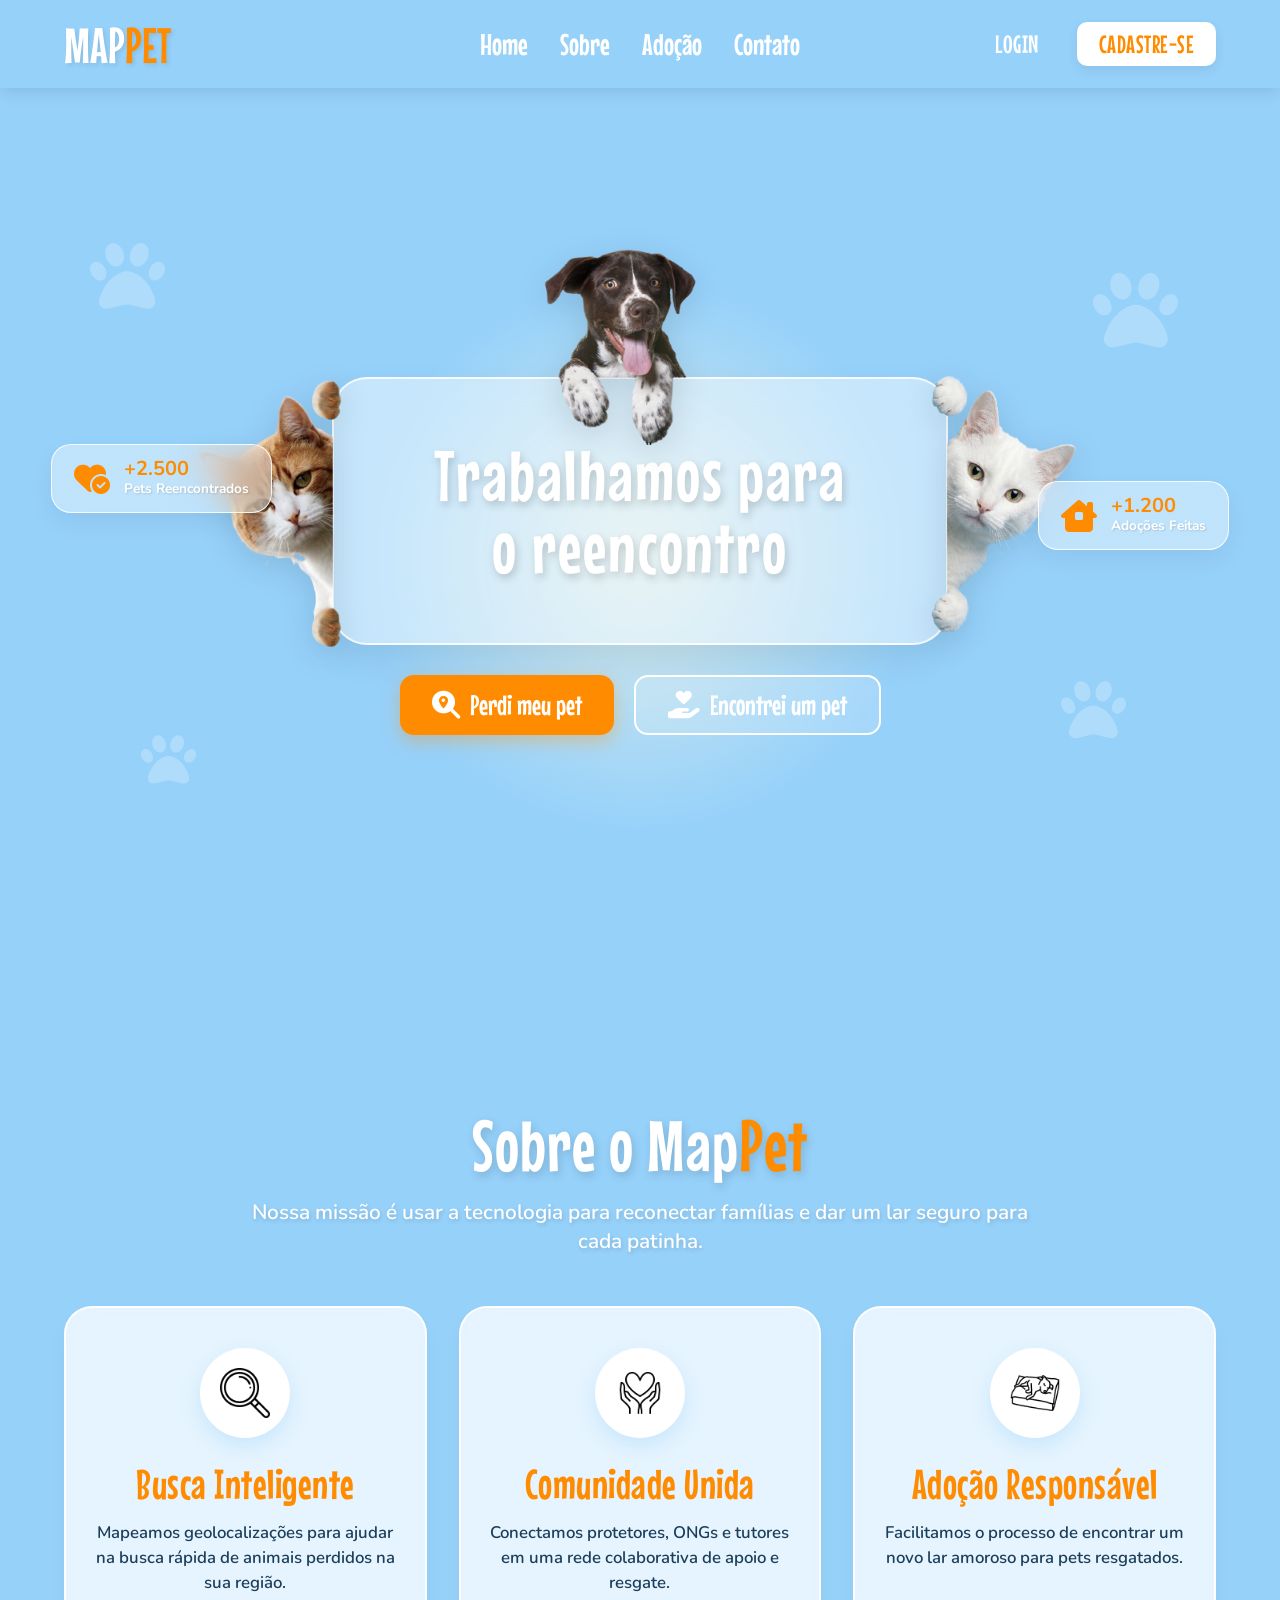
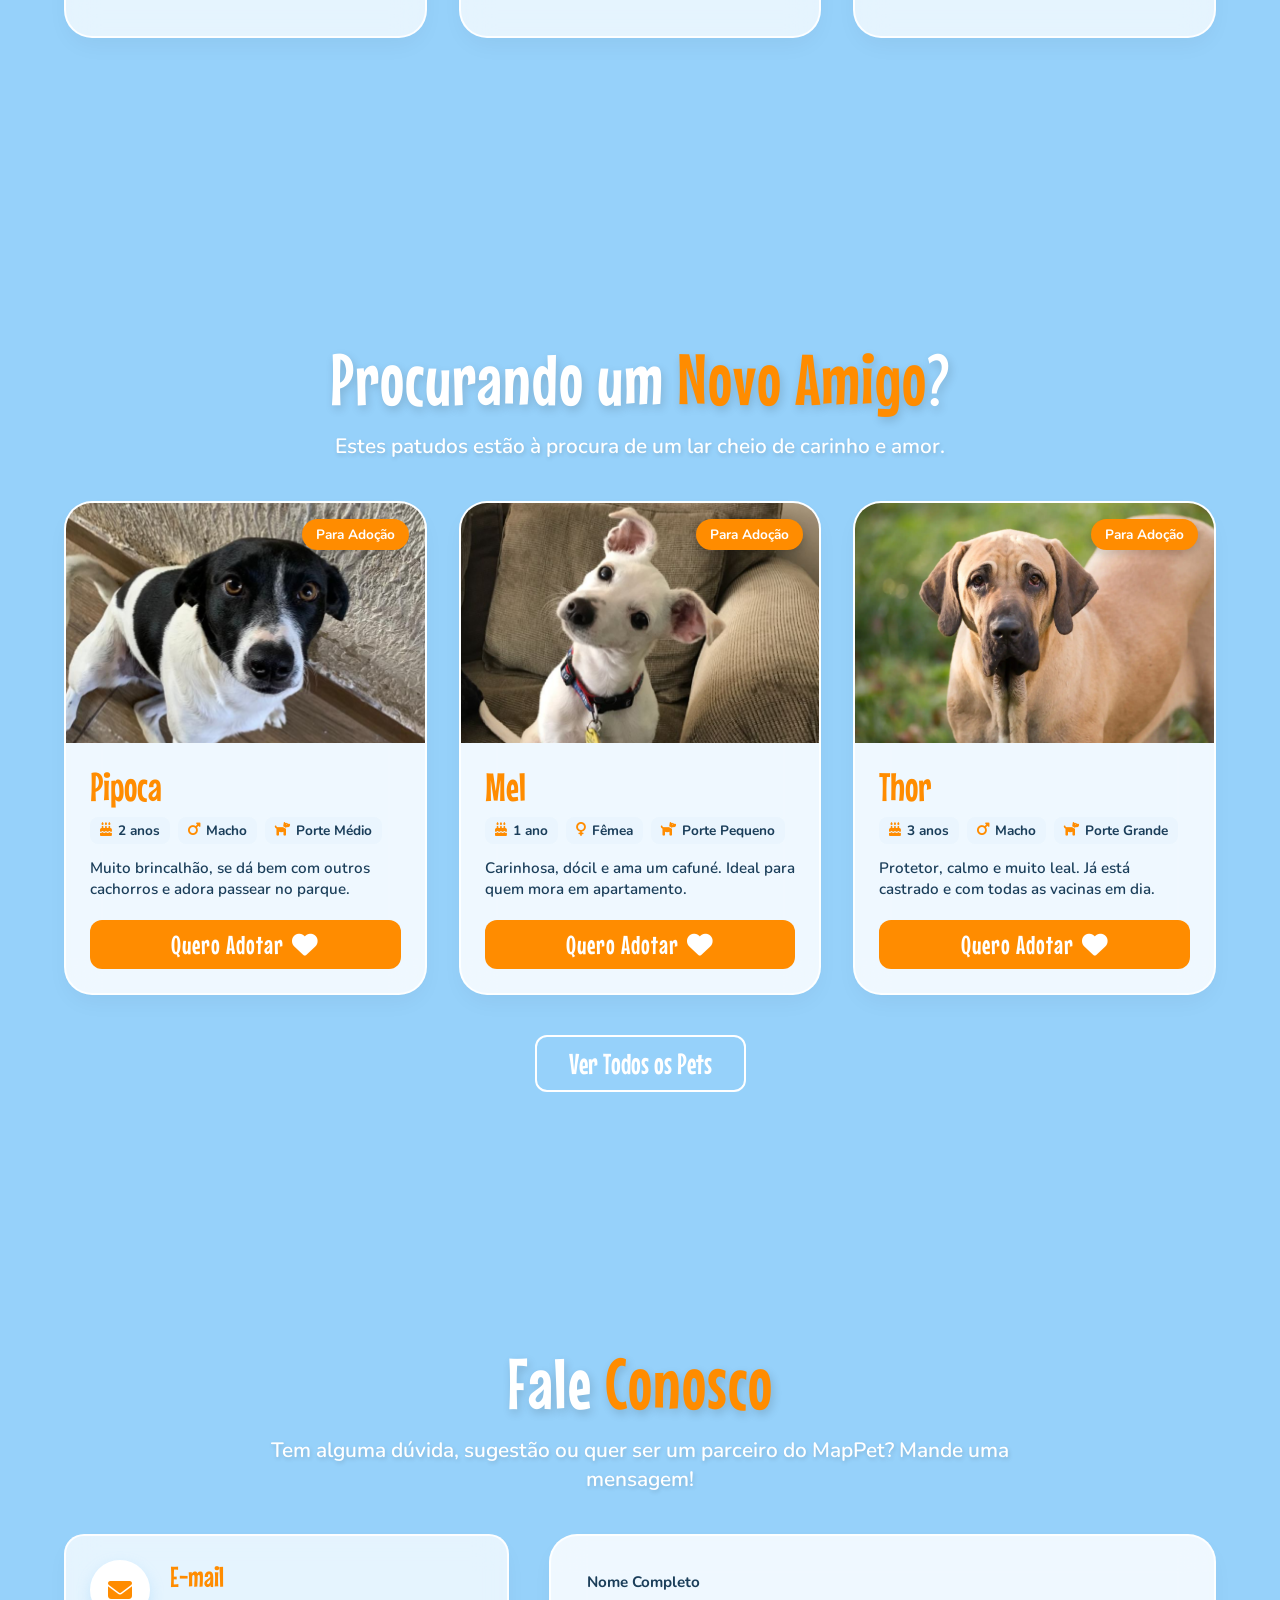
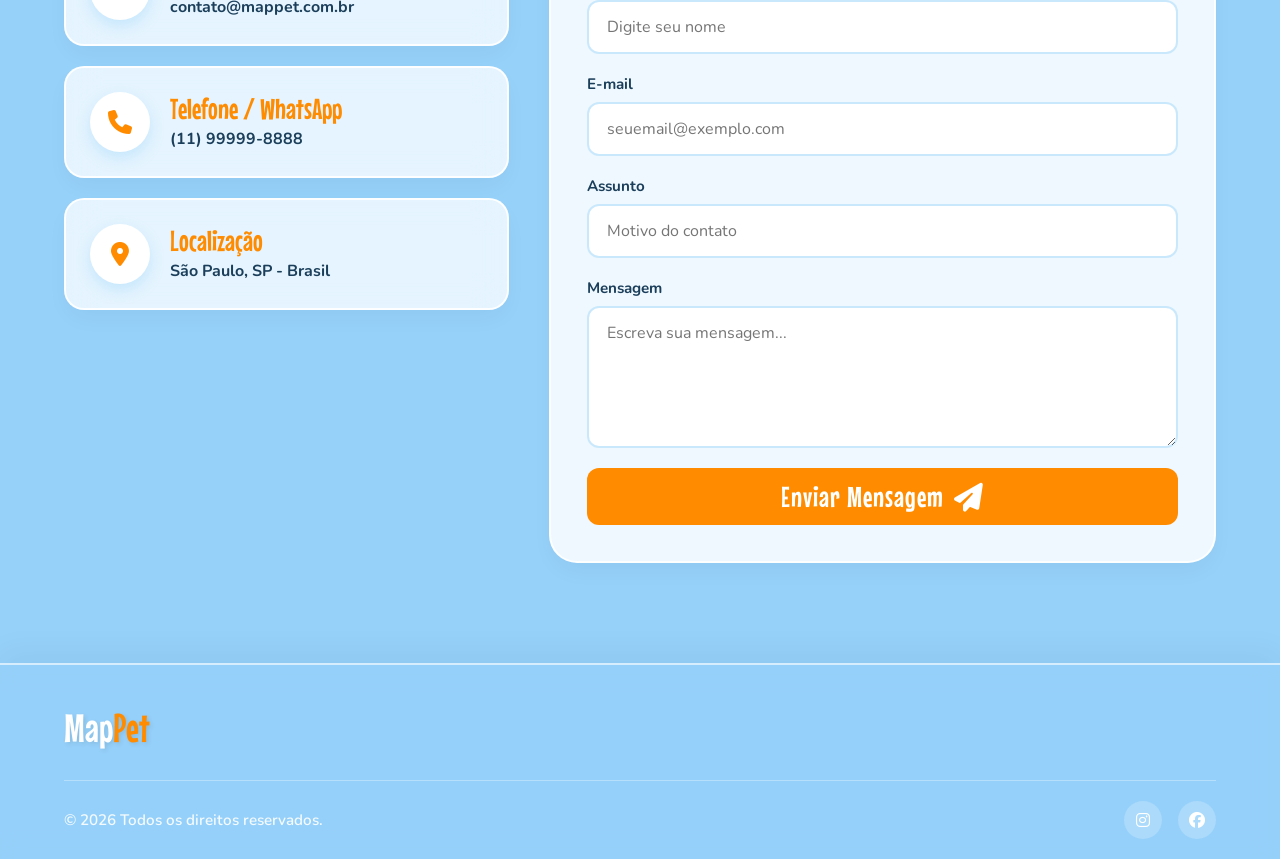
==== commit 60d4a32d: "feat(login): implementar interface completa da página de login" ====
--- a/mappet-web/index.html
+++ b/mappet-web/index.html
@@ -8,7 +8,8 @@
     <link rel="stylesheet" href="./css/index.css">
     <link rel="preconnect" href="https://fonts.googleapis.com">
     <link rel="preconnect" href="https://fonts.gstatic.com" crossorigin>
-    <link href="https://fonts.googleapis.com/css2?family=Mouse+Memoirs&family=Nunito:wght@400;600;700;800&display=swap" rel="stylesheet">
+    <link href="https://fonts.googleapis.com/css2?family=Mouse+Memoirs&family=Nunito:wght@400;600;700;800&display=swap"
+        rel="stylesheet">
     <link rel="stylesheet" href="https://cdnjs.cloudflare.com/ajax/libs/font-awesome/6.5.1/css/all.min.css">
 </head>
 
@@ -24,10 +25,11 @@
                 <li><a href="#">Home</a></li>
                 <li><a href="#sobre">Sobre</a></li>
                 <li><a href="#adocao">Adoção</a></li>
+                <li><a href="#contato">Contato</a></li>
             </ul>
 
             <div class="nav-actions">
-                <a href="#" class="btn btn-login">LOGIN</a>
+                <a href="./login.html" class="btn btn-login">LOGIN</a>
                 <a href="#" class="btn btn-cadastro">CADASTRE-SE</a>
             </div>
         </nav>
@@ -65,11 +67,14 @@
                     <div class="hero-card">
                         <h2>Trabalhamos para<br>o reencontro</h2>
                     </div>
+                    <img src="./assets/images/cat2.png" alt="Gato espiando pela direita" class="cat-img2 cat-right">
                 </div>
 
                 <div class="hero-buttons">
-                    <a href="#" class="btn-hero btn-perdi"><i class="fa-solid fa-magnifying-glass-location"></i> Perdi meu pet</a>
-                    <a href="#" class="btn-hero btn-encontrei"><i class="fa-solid fa-hand-holding-heart"></i> Encontrei um pet</a>
+                    <a href="#" class="btn-hero btn-perdi"><i class="fa-solid fa-magnifying-glass-location"></i> Perdi
+                        meu pet</a>
+                    <a href="#" class="btn-hero btn-encontrei"><i class="fa-solid fa-hand-holding-heart"></i> Encontrei
+                        um pet</a>
                 </div>
 
             </div>
@@ -79,24 +84,28 @@
             <div class="sobre-container">
                 <div class="sobre-header">
                     <h2>Sobre o Map<span>Pet</span></h2>
-                    <p>Nossa missão é usar a tecnologia para reconectar famílias e dar um lar seguro para cada patinha.</p>
+                    <p>Nossa missão é usar a tecnologia para reconectar famílias e dar um lar seguro para cada patinha.
+                    </p>
                 </div>
 
                 <div class="sobre-cards">
                     <div class="sobre-card">
-                        <div class="sobre-icon"><img src="./assets/images/loupe.png" class="icon-svg" alt="Ícone de busca"></div>
+                        <div class="sobre-icon"><img src="./assets/images/loupe.png" class="icon-svg"
+                                alt="Ícone de busca"></div>
                         <h3>Busca Inteligente</h3>
                         <p>Mapeamos geolocalizações para ajudar na busca rápida de animais perdidos na sua região.</p>
                     </div>
 
                     <div class="sobre-card">
-                        <div class="sobre-icon"><img src="./assets/images/heart3.png" class="icon-svg" alt="Ícone de coração"></div>
+                        <div class="sobre-icon"><img src="./assets/images/heart3.png" class="icon-svg"
+                                alt="Ícone de coração"></div>
                         <h3>Comunidade Unida</h3>
                         <p>Conectamos protetores, ONGs e tutores em uma rede colaborativa de apoio e resgate.</p>
                     </div>
 
                     <div class="sobre-card">
-                        <div class="sobre-icon"><img src="./assets/images/dog3.png" class="icon-svg" alt="Ícone de pet"></div>
+                        <div class="sobre-icon"><img src="./assets/images/dog3.png" class="icon-svg" alt="Ícone de pet">
+                        </div>
                         <h3>Adoção Responsável</h3>
                         <p>Facilitamos o processo de encontrar um novo lar amoroso para pets resgatados.</p>
                     </div>
@@ -112,7 +121,7 @@
                 </div>
 
                 <div class="adocao-cards">
-                    
+
                     <div class="adocao-card">
                         <div class="adocao-img-container">
                             <img src="./assets/images/pipoca.jpg" alt="Foto do Pipoca" class="pet-img img-pipoca">
@@ -125,7 +134,8 @@
                                 <span class="tag"><i class="fa-solid fa-mars"></i> Macho</span>
                                 <span class="tag"><i class="fa-solid fa-dog"></i> Porte Médio</span>
                             </div>
-                            <p class="pet-desc">Muito brincalhão, se dá bem com outros cachorros e adora passear no parque.</p>
+                            <p class="pet-desc">Muito brincalhão, se dá bem com outros cachorros e adora passear no
+                                parque.</p>
                             <a href="#" class="btn-adotar">Quero Adotar <i class="fa-solid fa-heart"></i></a>
                         </div>
                     </div>
@@ -142,7 +152,8 @@
                                 <span class="tag"><i class="fa-solid fa-venus"></i> Fêmea</span>
                                 <span class="tag"><i class="fa-solid fa-dog"></i> Porte Pequeno</span>
                             </div>
-                            <p class="pet-desc">Carinhosa, dócil e ama um cafuné. Ideal para quem mora em apartamento.</p>
+                            <p class="pet-desc">Carinhosa, dócil e ama um cafuné. Ideal para quem mora em apartamento.
+                            </p>
                             <a href="#" class="btn-adotar">Quero Adotar <i class="fa-solid fa-heart"></i></a>
                         </div>
                     </div>
@@ -159,7 +170,8 @@
                                 <span class="tag"><i class="fa-solid fa-mars"></i> Macho</span>
                                 <span class="tag"><i class="fa-solid fa-dog"></i> Porte Grande</span>
                             </div>
-                            <p class="pet-desc">Protetor, calmo e muito leal. Já está castrado e com todas as vacinas em dia.</p>
+                            <p class="pet-desc">Protetor, calmo e muito leal. Já está castrado e com todas as vacinas em
+                                dia.</p>
                             <a href="#" class="btn-adotar">Quero Adotar <i class="fa-solid fa-heart"></i></a>
                         </div>
                     </div>
@@ -223,10 +235,12 @@
 
                         <div class="form-group">
                             <label for="mensagem">Mensagem</label>
-                            <textarea id="mensagem" name="mensagem" rows="5" placeholder="Escreva sua mensagem..." required></textarea>
-                        </div>
-
-                        <button type="submit" class="btn-enviar">Enviar Mensagem <i class="fa-solid fa-paper-plane"></i></button>
+                            <textarea id="mensagem" name="mensagem" rows="5" placeholder="Escreva sua mensagem..."
+                                required></textarea>
+                        </div>
+
+                        <button type="submit" class="btn-enviar">Enviar Mensagem <i
+                                class="fa-solid fa-paper-plane"></i></button>
                     </form>
                 </div>
             </div>
@@ -235,13 +249,21 @@
 
     <footer class="rodape">
         <div class="rodape-conteudo">
-            <p class="rodape-texto">&copy; 2026 Map<span>Pet</span>. Conectando pessoas, salvando patinhas.</p>
-
-            <ul class="rodape-links">
-                <li><a href="#">Termos de Uso</a></li>
-                <li><a href="#">Privacidade</a></li>
-                <li><a href="#">Contato</a></li>
-            </ul>
+
+            <div class="rodape-top">
+                <div class="rodape-brand">
+                    <h2>Map<span>Pet</span></h2>
+                </div>
+            </div>
+
+            <div class="rodape-bottom">
+                <p class="rodape-texto">&copy; 2026 Todos os direitos reservados.</p>
+                <div class="rodape-redes">
+                    <a href="#"><i class="fa-brands fa-instagram"></i></a>
+                    <a href="#"><i class="fa-brands fa-facebook"></i></a>
+                </div>
+            </div>
+
         </div>
     </footer>
 
--- a/mappet-web/css/index.css
+++ b/mappet-web/css/index.css
@@ -158,19 +158,52 @@
     z-index: 1;
 }
 
-.patinha-1 { font-size: 75px; top: 15%; left: 7%; }
-.patinha-2 { font-size: 55px; top: 68%; left: 11%; }
-.patinha-3 { font-size: 85px; top: 18%; right: 8%; }
-.patinha-4 { font-size: 65px; top: 62%; right: 12%; }
+.patinha-1 {
+    font-size: 75px;
+    top: 15%;
+    left: 7%;
+}
+
+.patinha-2 {
+    font-size: 55px;
+    top: 68%;
+    left: 11%;
+}
+
+.patinha-3 {
+    font-size: 85px;
+    top: 18%;
+    right: 8%;
+}
+
+.patinha-4 {
+    font-size: 65px;
+    top: 62%;
+    right: 12%;
+}
 
 @keyframes float {
-    0%, 100% { transform: translateY(0px) rotate(0deg); }
-    50% { transform: translateY(-12px) rotate(4deg); }
+
+    0%,
+    100% {
+        transform: translateY(0px) rotate(0deg);
+    }
+
+    50% {
+        transform: translateY(-12px) rotate(4deg);
+    }
 }
 
 @keyframes floatReverse {
-    0%, 100% { transform: translateY(0px) rotate(0deg); }
-    50% { transform: translateY(12px) rotate(-4deg); }
+
+    0%,
+    100% {
+        transform: translateY(0px) rotate(0deg);
+    }
+
+    50% {
+        transform: translateY(12px) rotate(-4deg);
+    }
 }
 
 .float-slow {
@@ -265,12 +298,26 @@
     bottom: -10px;
     z-index: 2;
     pointer-events: none;
-    filter: drop-shadow(0 8px 16px rgba(0,0,0,0.12));
+    filter: drop-shadow(0 8px 16px rgba(0, 0, 0, 0.12));
 }
 
 .cat-left {
     left: -160px;
 }
+
+.cat-img2 {
+    position: absolute;
+    height: 125%;
+    bottom: -20px;
+    z-index: 2;
+    pointer-events: none;
+    filter: drop-shadow(0 8px 16px rgba(0, 0, 0, 0.12));
+}
+
+.cat-right {
+    right: -161px;
+}
+
 
 .dog-top {
     position: absolute;
@@ -280,7 +327,7 @@
     height: 200px;
     z-index: 3;
     pointer-events: none;
-    filter: drop-shadow(0 8px 16px rgba(0,0,0,0.12));
+    filter: drop-shadow(0 8px 16px rgba(0, 0, 0, 0.12));
 }
 
 .hero-buttons {
@@ -442,7 +489,7 @@
 .adocao {
     width: 100%;
     max-width: 1200px;
-    margin: 140px auto 0 auto;
+    margin: 200px auto 0 auto;
     padding: 0 24px 100px 24px;
 }
 
@@ -628,7 +675,7 @@
 .contato {
     width: 100%;
     max-width: 1200px;
-    margin: 80px auto 0 auto;
+    margin: 150px auto 0 auto;
     padding: 0 24px 100px 24px;
 }
 
@@ -800,55 +847,111 @@
     }
 }
 
-
 .rodape {
-    background-color: #96D1FA;
-    width: 100%;
-    box-shadow: 0px -4px 10px rgba(0, 0, 0, 0.15);
+    background: rgba(150, 209, 250, 0.85);
+    backdrop-filter: blur(12px);
+    -webkit-backdrop-filter: blur(12px);
+    width: 100%;
+    border-top: 2px solid rgba(255, 255, 255, 0.6);
+    box-shadow: 0 -10px 30px rgba(0, 0, 0, 0.05);
+    margin-top: auto;
+    padding: 40px 0 20px 0;
 }
 
 .rodape-conteudo {
     max-width: 1200px;
-    height: 88px;
     margin: 0 auto;
     padding: 0 24px;
     display: flex;
+    flex-direction: column;
+    gap: 30px;
+}
+
+.rodape-top {
+    display: flex;
     align-items: center;
     justify-content: space-between;
-}
-
-.rodape-texto {
-    color: #ffffff;
-    font-size: 1.1rem;
-    font-weight: 600;
-}
-
-.rodape-texto span {
+    flex-wrap: wrap;
+    gap: 20px;
+}
+
+.rodape-brand h2 {
+    font-family: 'Mouse Memoirs', sans-serif;
+    font-size: 40px;
+    color: #ffffff;
+    text-shadow: 2px 2px 4px rgba(0, 0, 0, 0.1);
+}
+
+.rodape-brand span {
     color: #ff8c00;
 }
 
 .rodape-links {
     list-style: none;
     display: flex;
-    gap: 25px;
+    gap: 24px;
+    flex-wrap: wrap;
 }
 
 .rodape-links a {
     color: #ffffff;
     text-decoration: none;
-    font-size: 24px;
-    transition: transform 0.2s ease, color 0.2s ease;
+    font-size: 20px;
+    font-weight: 600;
+    transition: all 0.25s ease;
     display: inline-block;
 }
 
 .rodape-links a:hover {
     color: #ff8c00;
-    transform: translateY(-2px);
+    transform: translateY(-3px);
+}
+
+.rodape-bottom {
+    border-top: 1px solid rgba(255, 255, 255, 0.3);
+    padding-top: 20px;
+    display: flex;
+    justify-content: space-between;
+    align-items: center;
+    flex-wrap: wrap;
+    gap: 12px;
+}
+
+.rodape-texto {
+    color: rgba(255, 255, 255, 0.9);
+    font-size: 0.95rem;
+    font-weight: 600;
+}
+
+.rodape-redes {
+    display: flex;
+    gap: 16px;
+}
+
+.rodape-redes a {
+    color: #ffffff;
+    background: rgba(255, 255, 255, 0.2);
+    width: 38px;
+    height: 38px;
+    border-radius: 50%;
+    display: flex;
+    align-items: center;
+    justify-content: center;
+    text-decoration: none;
+    transition: all 0.3s ease;
+}
+
+.rodape-redes a:hover {
+    background: #ff8c00;
+    color: #ffffff;
+    transform: translateY(-3px);
+    box-shadow: 0 4px 12px rgba(255, 140, 0, 0.3);
 }
 
 @media (max-width: 1024px) {
-    .stat-badge, .patinha-bg {
+
+    .stat-badge,
+    .patinha-bg {
         display: none;
     }
-}
-
+}
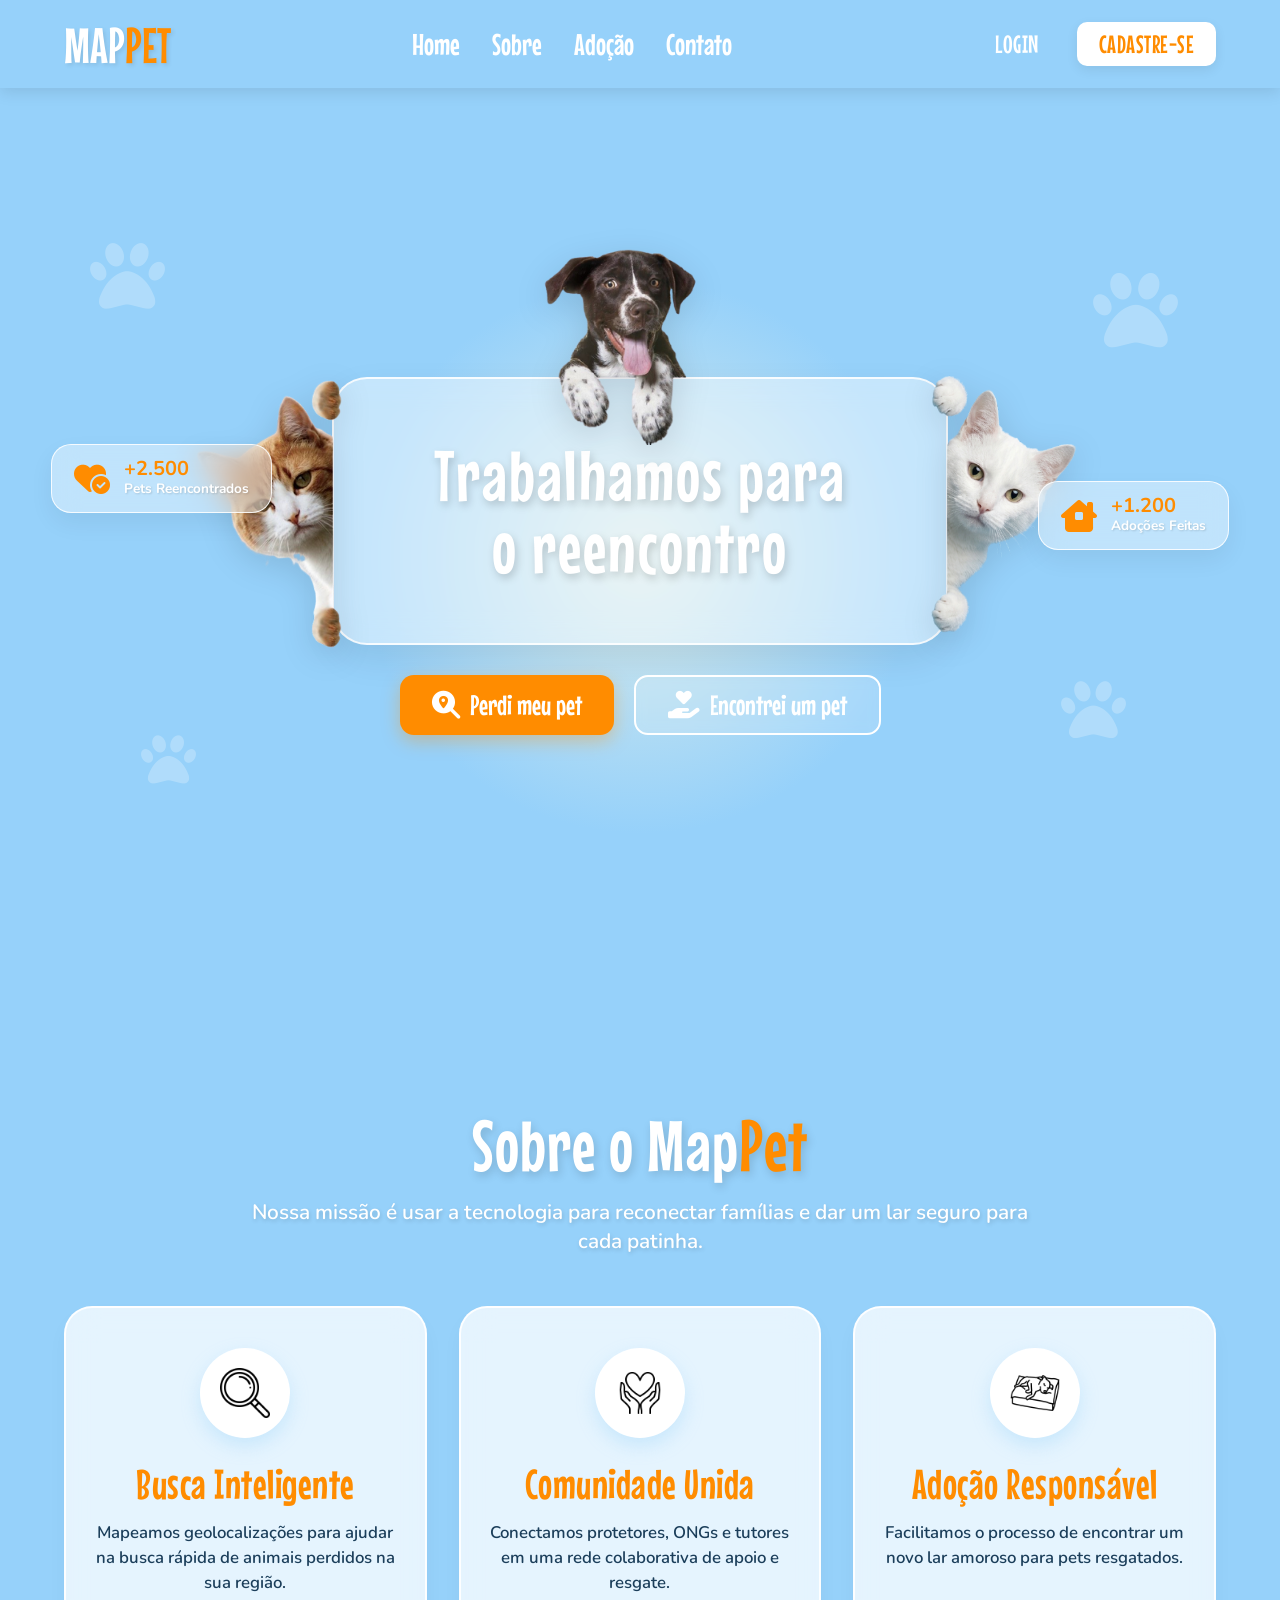
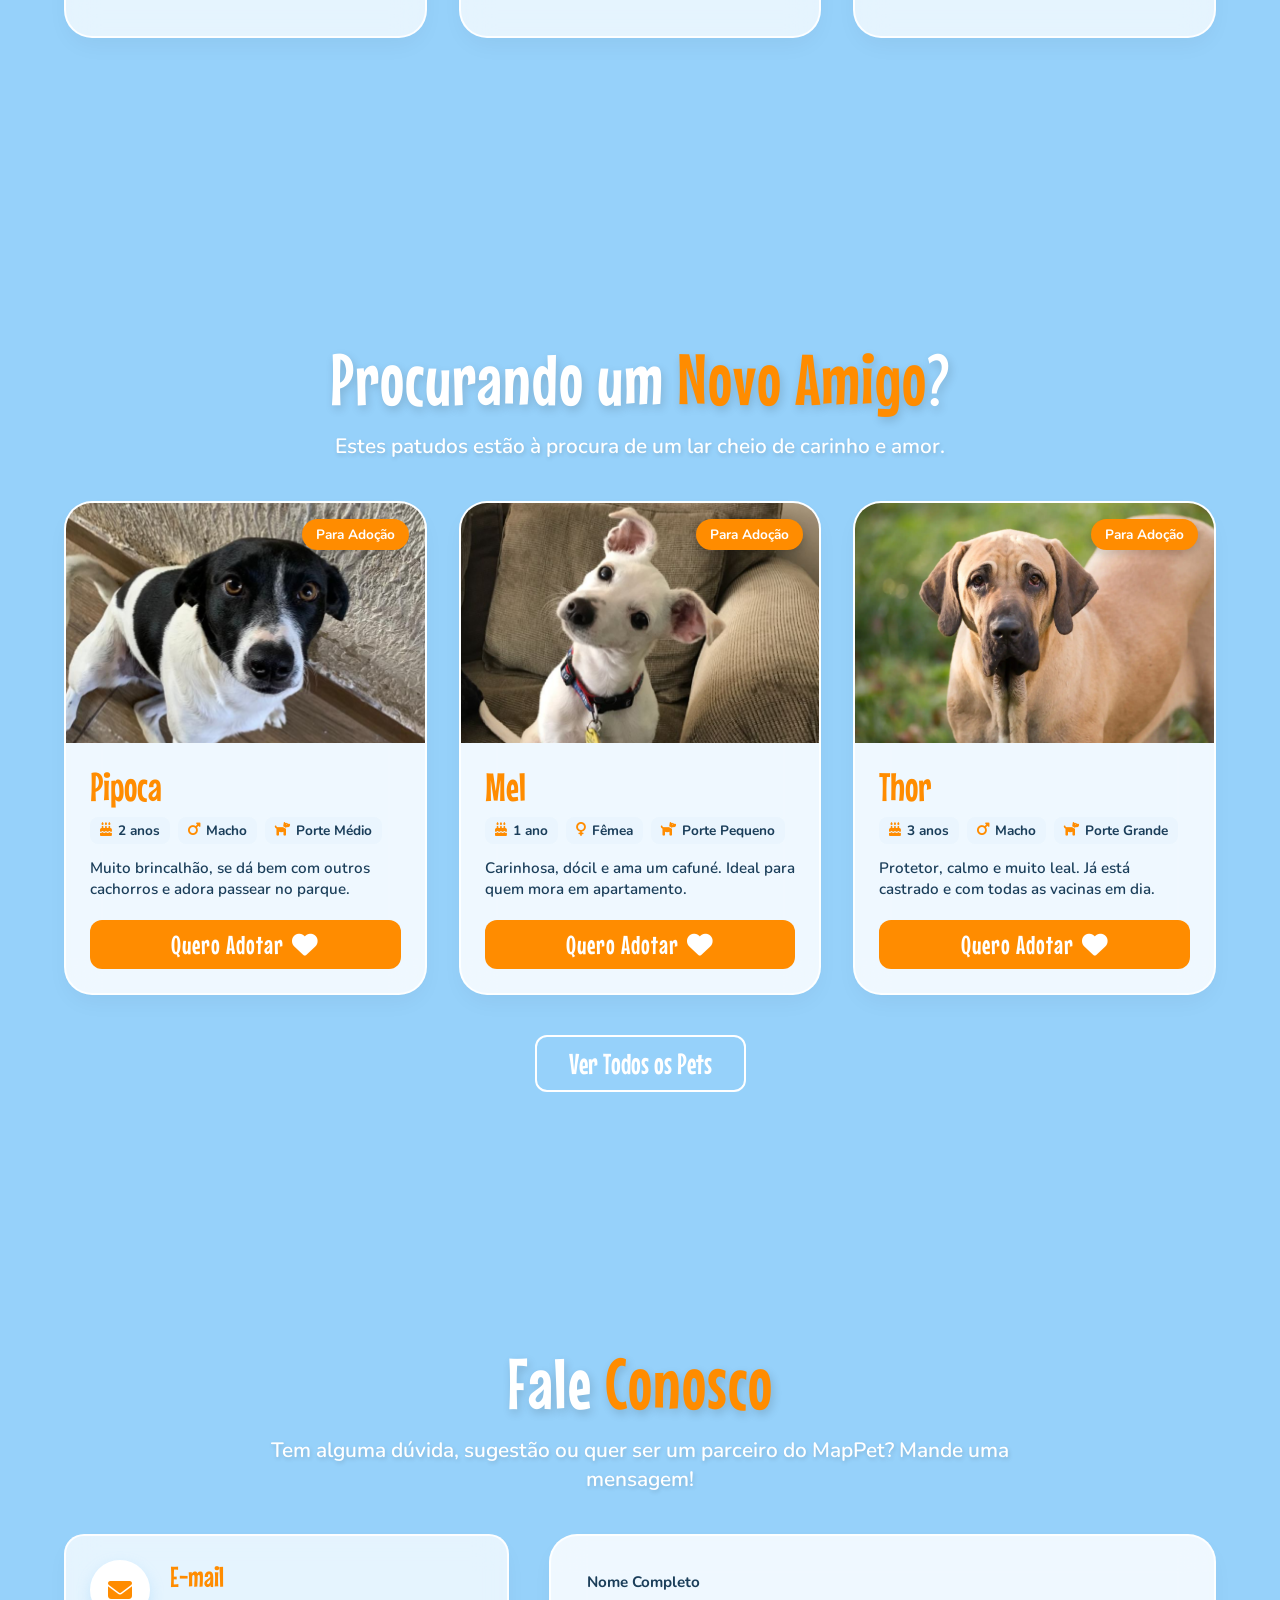
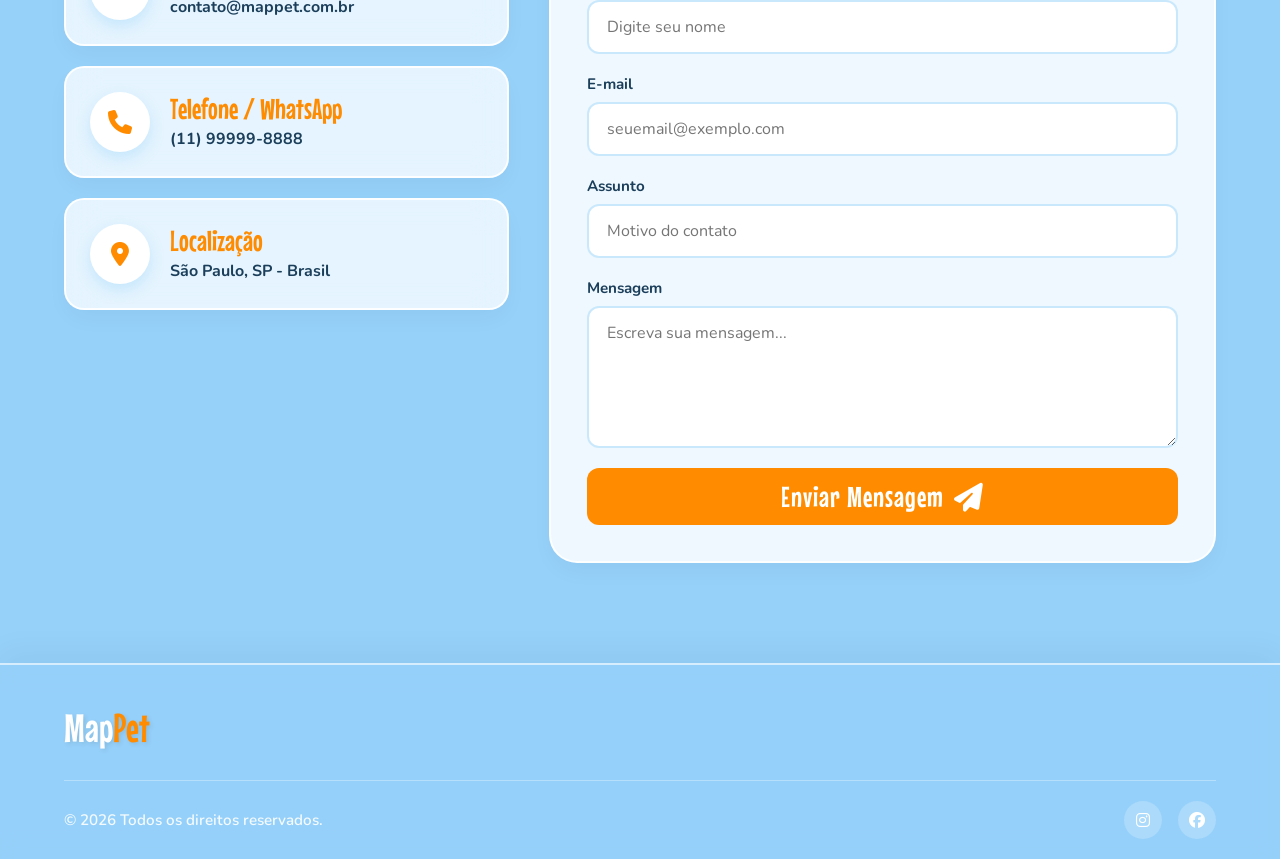
==== commit f66e0b49: "feat(responsive): adiciona responsividade às páginas de login e home" ====
--- a/mappet-web/index.html
+++ b/mappet-web/index.html
@@ -11,9 +11,12 @@
     <link href="https://fonts.googleapis.com/css2?family=Mouse+Memoirs&family=Nunito:wght@400;600;700;800&display=swap"
         rel="stylesheet">
     <link rel="stylesheet" href="https://cdnjs.cloudflare.com/ajax/libs/font-awesome/6.5.1/css/all.min.css">
+    <script src="./index.js" defer></script>
 </head>
 
 <body>
+
+    <div class="menu-overlay"></div>
 
     <header class="header">
         <nav class="nav-container">
@@ -21,16 +24,22 @@
                 <h1>MAP<span>PET</span></h1>
             </a>
 
-            <ul class="nav-links">
-                <li><a href="#">Home</a></li>
-                <li><a href="#sobre">Sobre</a></li>
-                <li><a href="#adocao">Adoção</a></li>
-                <li><a href="#contato">Contato</a></li>
-            </ul>
-
-            <div class="nav-actions">
-                <a href="./login.html" class="btn btn-login">LOGIN</a>
-                <a href="#" class="btn btn-cadastro">CADASTRE-SE</a>
+            <button class="hamburger-btn" aria-label="Abrir Menu">
+                <i class="fa-solid fa-bars"></i>
+            </button>
+
+            <div class="nav-menu-wrapper">
+                <ul class="nav-links">
+                    <li><a href="#">Home</a></li>
+                    <li><a href="#sobre">Sobre</a></li>
+                    <li><a href="#adocao">Adoção</a></li>
+                    <li><a href="#contato">Contato</a></li>
+                </ul>
+
+                <div class="nav-actions">
+                    <a href="./login.html" class="btn btn-login">LOGIN</a>
+                    <a href="#" class="btn btn-cadastro">CADASTRE-SE</a>
+                </div>
             </div>
         </nav>
     </header>
@@ -183,6 +192,7 @@
                 </div>
             </div>
         </section>
+
         <section class="contato" id="contato">
             <div class="contato-container">
                 <div class="contato-header">
--- a/mappet-web/css/index.css
+++ b/mappet-web/css/index.css
@@ -27,6 +27,25 @@
     font-weight: normal;
 }
 
+.menu-overlay {
+    position: fixed;
+    top: 0;
+    left: 0;
+    width: 100vw;
+    height: 100vh;
+    background: rgba(0, 0, 0, 0.4);
+    backdrop-filter: blur(2px);
+    z-index: 99;
+    opacity: 0;
+    visibility: hidden;
+    transition: all 0.3s ease;
+}
+
+.menu-overlay.active {
+    opacity: 1;
+    visibility: visible;
+}
+
 .header {
     background-color: rgba(150, 209, 250, 0.95);
     backdrop-filter: blur(10px);
@@ -67,13 +86,19 @@
     position: relative;
 }
 
+.nav-menu-wrapper {
+    display: flex;
+    align-items: center;
+    justify-content: space-between;
+    flex: 1;
+}
+
 .nav-links {
     list-style: none;
     display: flex;
     gap: 32px;
-    position: absolute;
-    left: 50%;
-    transform: translateX(-50%);
+    margin-left: auto;
+    margin-right: auto;
 }
 
 .nav-links a {
@@ -215,6 +240,7 @@
 }
 
 .stat-badge {
+    display: none;
     position: absolute;
     background: rgba(255, 255, 255, 0.4);
     backdrop-filter: blur(14px);
@@ -303,6 +329,7 @@
 
 .cat-left {
     left: -160px;
+    display: block;
 }
 
 .cat-img2 {
@@ -316,8 +343,8 @@
 
 .cat-right {
     right: -161px;
-}
-
+    display: block;
+}
 
 .dog-top {
     position: absolute;
@@ -671,7 +698,6 @@
     transform: translateY(-2px);
 }
 
-
 .contato {
     width: 100%;
     max-width: 1200px;
@@ -841,12 +867,6 @@
     transform: translateY(-2px);
 }
 
-@media (max-width: 900px) {
-    .contato-wrapper {
-        grid-template-columns: 1fr;
-    }
-}
-
 .rodape {
     background: rgba(150, 209, 250, 0.85);
     backdrop-filter: blur(12px);
@@ -948,10 +968,223 @@
     box-shadow: 0 4px 12px rgba(255, 140, 0, 0.3);
 }
 
+.hamburger-btn {
+    display: none;
+    background: transparent;
+    border: none;
+    font-size: 2rem;
+    color: #ffffff;
+    cursor: pointer;
+    transition: color 0.25s ease;
+}
+
+.hamburger-btn:hover {
+    color: #ff8c00;
+}
+
 @media (max-width: 1024px) {
-
-    .stat-badge,
+    .stat-badge {
+        display: none;
+    }
+
     .patinha-bg {
+        display: block;
+    }
+
+    .nav-links {
+        gap: 20px;
+    }
+
+    .nav-links a {
+        font-size: 24px;
+    }
+
+    .cat-left {
+        left: -100px;
         display: none;
     }
+
+    .cat-right {
+        right: -100px;
+        display: none;
+    }
+
+    .hero-card h2 {
+        font-size: 3.5rem;
+    }
+
+    .sobre,
+    .adocao,
+    .contato {
+        margin-top: 100px;
+    }
+}
+
+@media (max-width: 768px) {
+    .hamburger-btn {
+        display: block;
+        order: 1;
+    }
+
+    .logo {
+        order: 2;
+    }
+
+    .nav-container {
+        flex-direction: row;
+        justify-content: space-between;
+        align-items: center;
+    }
+
+    .nav-menu-wrapper {
+        position: fixed;
+        top: 0;
+        left: -280px;
+        width: 280px;
+        height: 100vh;
+        background-color: rgba(150, 209, 250, 0.98);
+        backdrop-filter: blur(12px);
+        -webkit-backdrop-filter: blur(12px);
+        flex-direction: column;
+        justify-content: flex-start;
+        align-items: flex-start;
+        padding: 100px 30px 40px 30px;
+        gap: 32px;
+        box-shadow: 4px 0px 15px rgba(0, 0, 0, 0.15);
+        transition: transform 0.35s cubic-bezier(0.25, 0.8, 0.25, 1);
+        z-index: 101;
+    }
+
+    .nav-menu-wrapper.active {
+        transform: translateX(280px);
+    }
+
+    .nav-links {
+        flex-direction: column;
+        align-items: flex-start;
+        gap: 20px;
+        width: 100%;
+        margin: 0;
+    }
+
+    .nav-actions {
+        flex-direction: column;
+        width: 100%;
+        gap: 12px;
+    }
+
+    .header {
+        height: 88px;
+        padding: 0;
+    }
+
+    .nav-links a {
+        font-size: 26px;
+    }
+
+    .btn {
+        width: 100%;
+        text-align: center;
+        font-size: 22px;
+        padding: 8px 20px;
+    }
+
+    .hero-container {
+        min-height: auto;
+        padding: 140px 16px 60px 16px;
+    }
+
+    .hero-card-wrapper {
+        width: 100%;
+        margin-top: 40px;
+    }
+
+    .hero-card {
+        padding: 40px 20px;
+        width: 100%;
+        max-width: 450px;
+    }
+
+    .hero-card h2 {
+        font-size: 2.8rem;
+    }
+
+    .cat-left,
+    .cat-right {
+        display: none;
+    }
+
+    .dog-top {
+        height: 140px;
+        top: -90px;
+    }
+
+    .hero-buttons {
+        flex-direction: column;
+        width: 100%;
+        max-width: 320px;
+        gap: 12px;
+    }
+
+    .btn-hero {
+        justify-content: center;
+        width: 100%;
+        font-size: 24px;
+        padding: 10px 20px;
+    }
+
+    .sobre-header h2,
+    .adocao-header h2,
+    .contato-header h2 {
+        font-size: 3.2rem;
+    }
+
+    .sobre-header p,
+    .adocao-header p,
+    .contato-header p {
+        font-size: 1.1rem;
+    }
+
+    .sobre,
+    .adocao,
+    .contato {
+        margin-top: 60px;
+        padding-bottom: 60px;
+    }
+
+    .contato-wrapper {
+        grid-template-columns: 1fr;
+    }
+
+    .rodape-top,
+    .rodape-bottom {
+        flex-direction: column;
+        text-align: center;
+        justify-content: center;
+    }
+}
+
+@media (max-width: 480px) {
+    .logo h1 {
+        font-size: 40px;
+    }
+
+    .hero-card h2 {
+        font-size: 2.2rem;
+    }
+
+    .dog-top {
+        height: 110px;
+        top: -70px;
+    }
+
+    .sobre-header h2,
+    .adocao-header h2,
+    .contato-header h2 {
+        font-size: 2.5rem;
+    }
+
+    .contato-form {
+        padding: 24px 16px;
+    }
 }
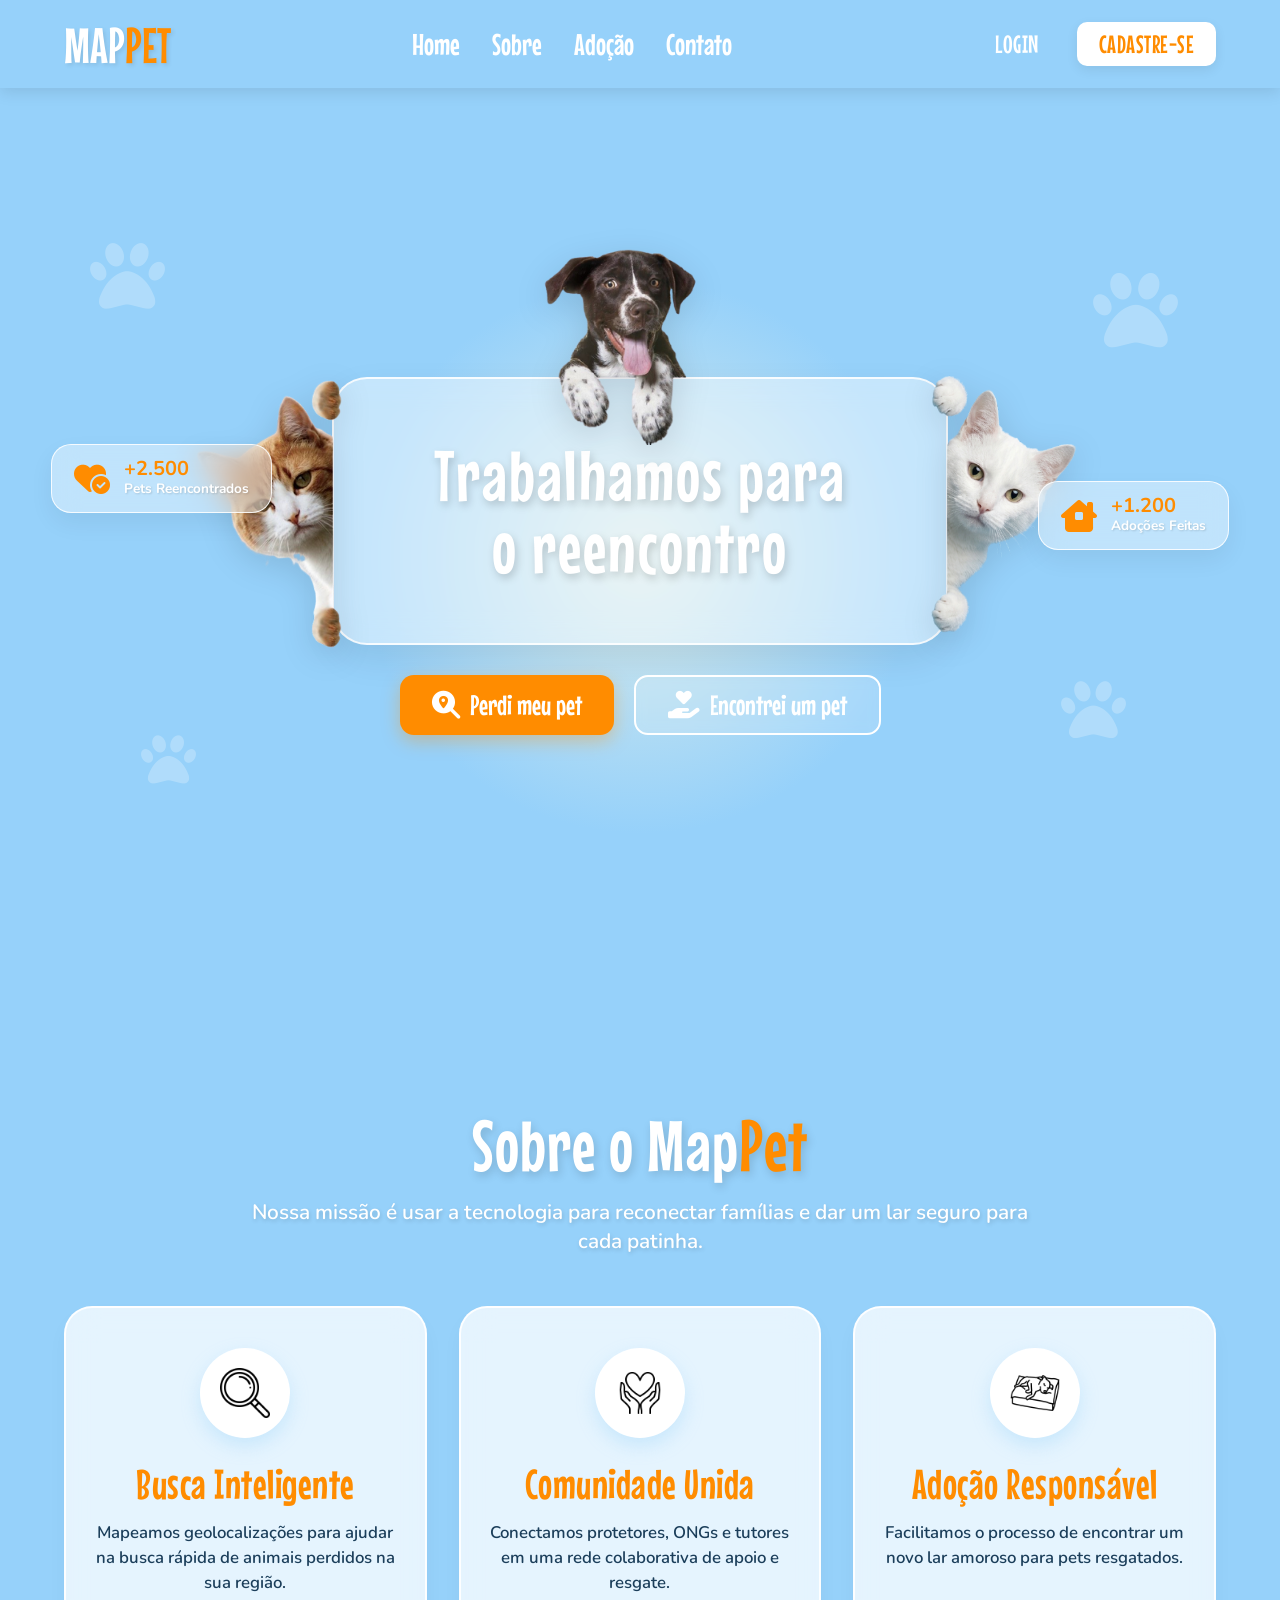
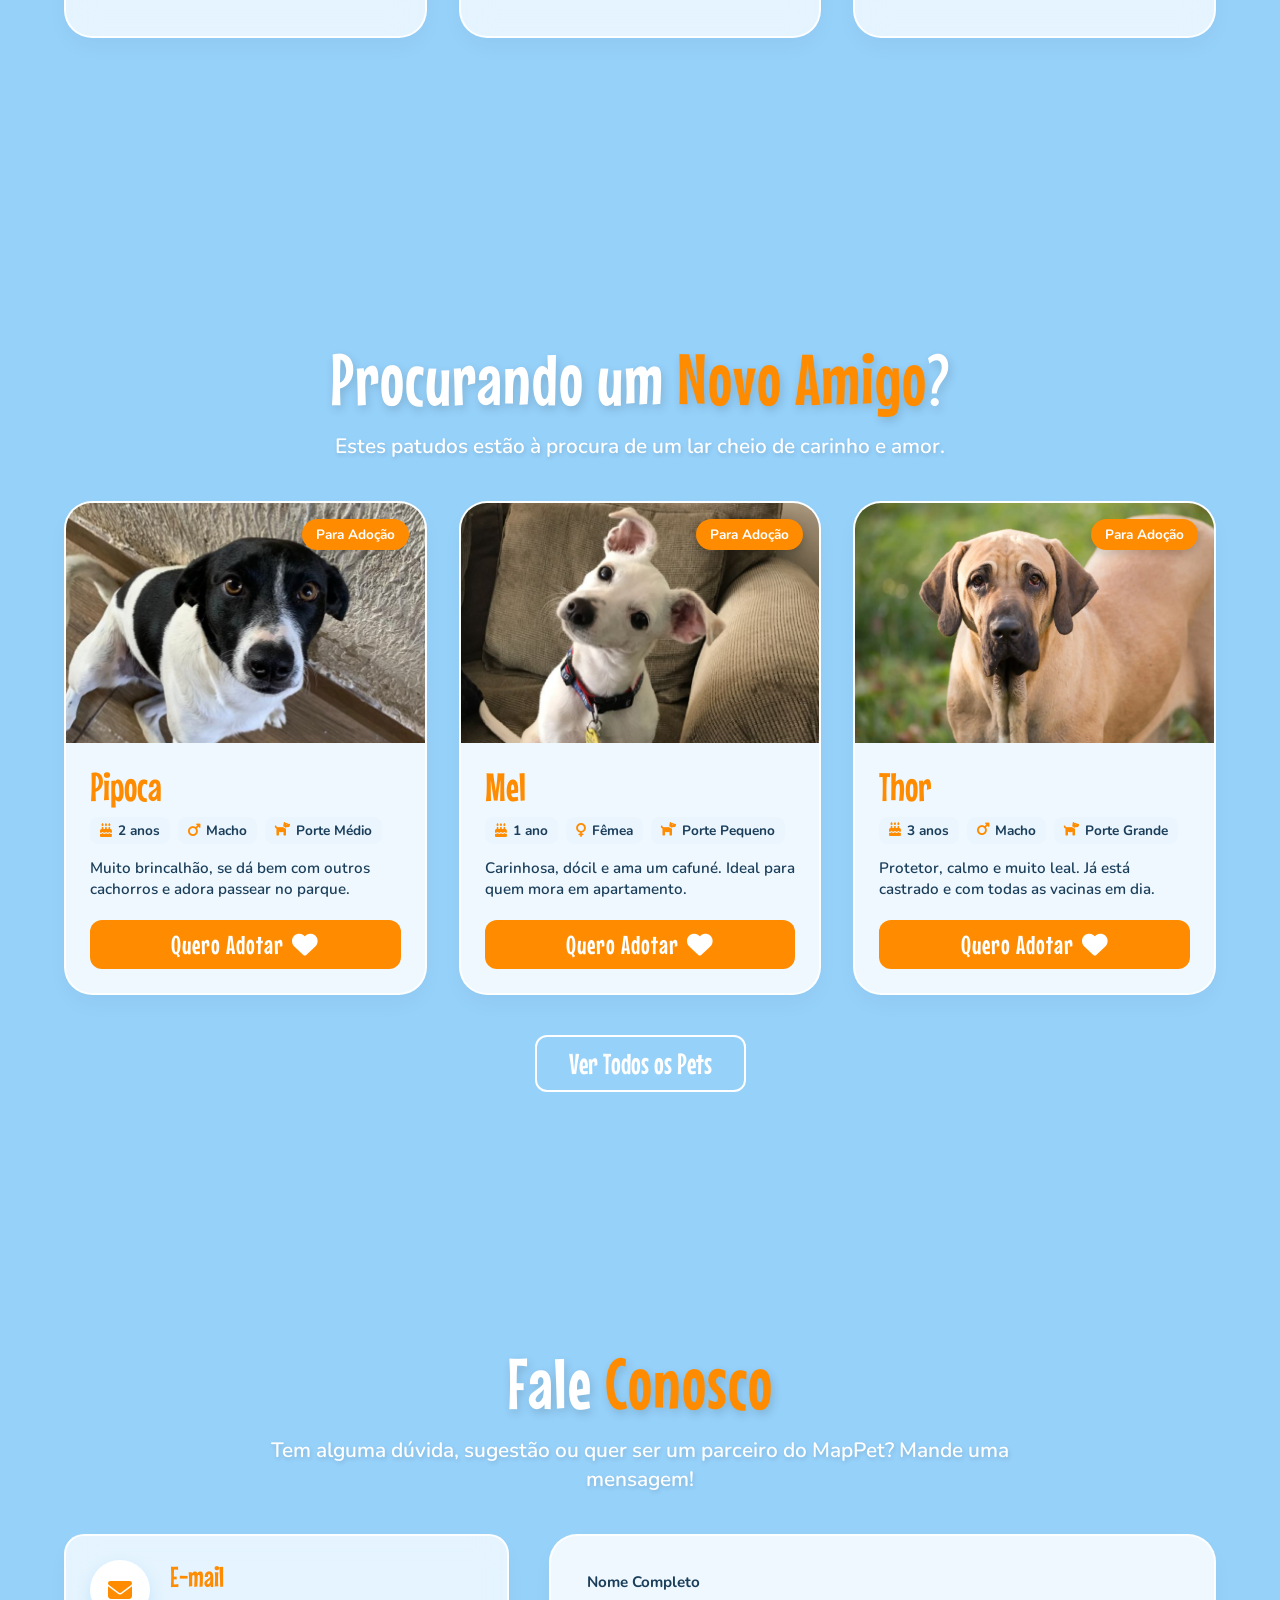
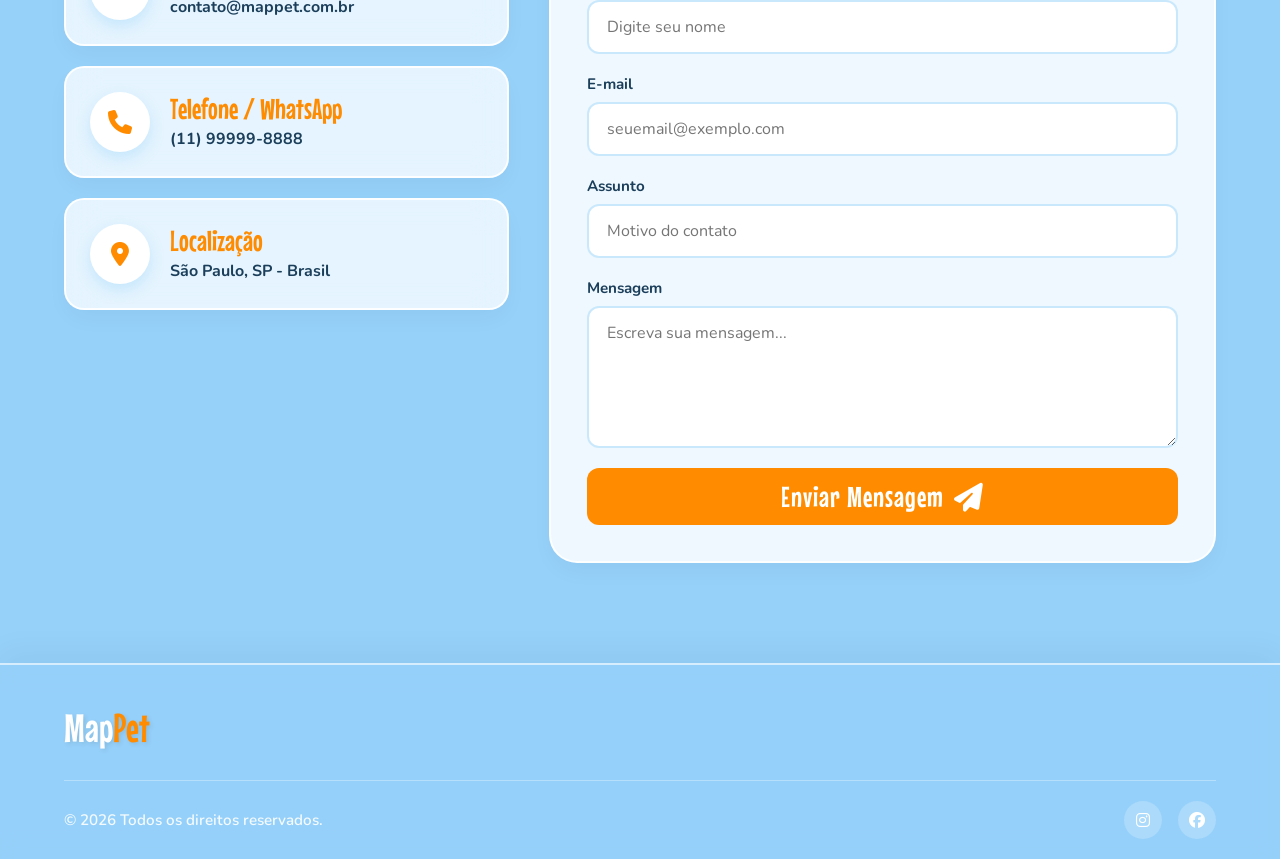
==== commit 6c86d752: "feat: Adiciona página de cadastro" ====
--- a/mappet-web/index.html
+++ b/mappet-web/index.html
@@ -20,7 +20,7 @@
 
     <header class="header">
         <nav class="nav-container">
-            <a href="#" class="logo">
+            <a href="./index.html" class="logo">
                 <h1>MAP<span>PET</span></h1>
             </a>
 
@@ -30,7 +30,7 @@
 
             <div class="nav-menu-wrapper">
                 <ul class="nav-links">
-                    <li><a href="#">Home</a></li>
+                    <li><a href="./index.html">Home</a></li>
                     <li><a href="#sobre">Sobre</a></li>
                     <li><a href="#adocao">Adoção</a></li>
                     <li><a href="#contato">Contato</a></li>
@@ -38,7 +38,7 @@
 
                 <div class="nav-actions">
                     <a href="./login.html" class="btn btn-login">LOGIN</a>
-                    <a href="#" class="btn btn-cadastro">CADASTRE-SE</a>
+                    <a href="./cadastro.html" class="btn btn-cadastro">CADASTRE-SE</a>
                 </div>
             </div>
         </nav>
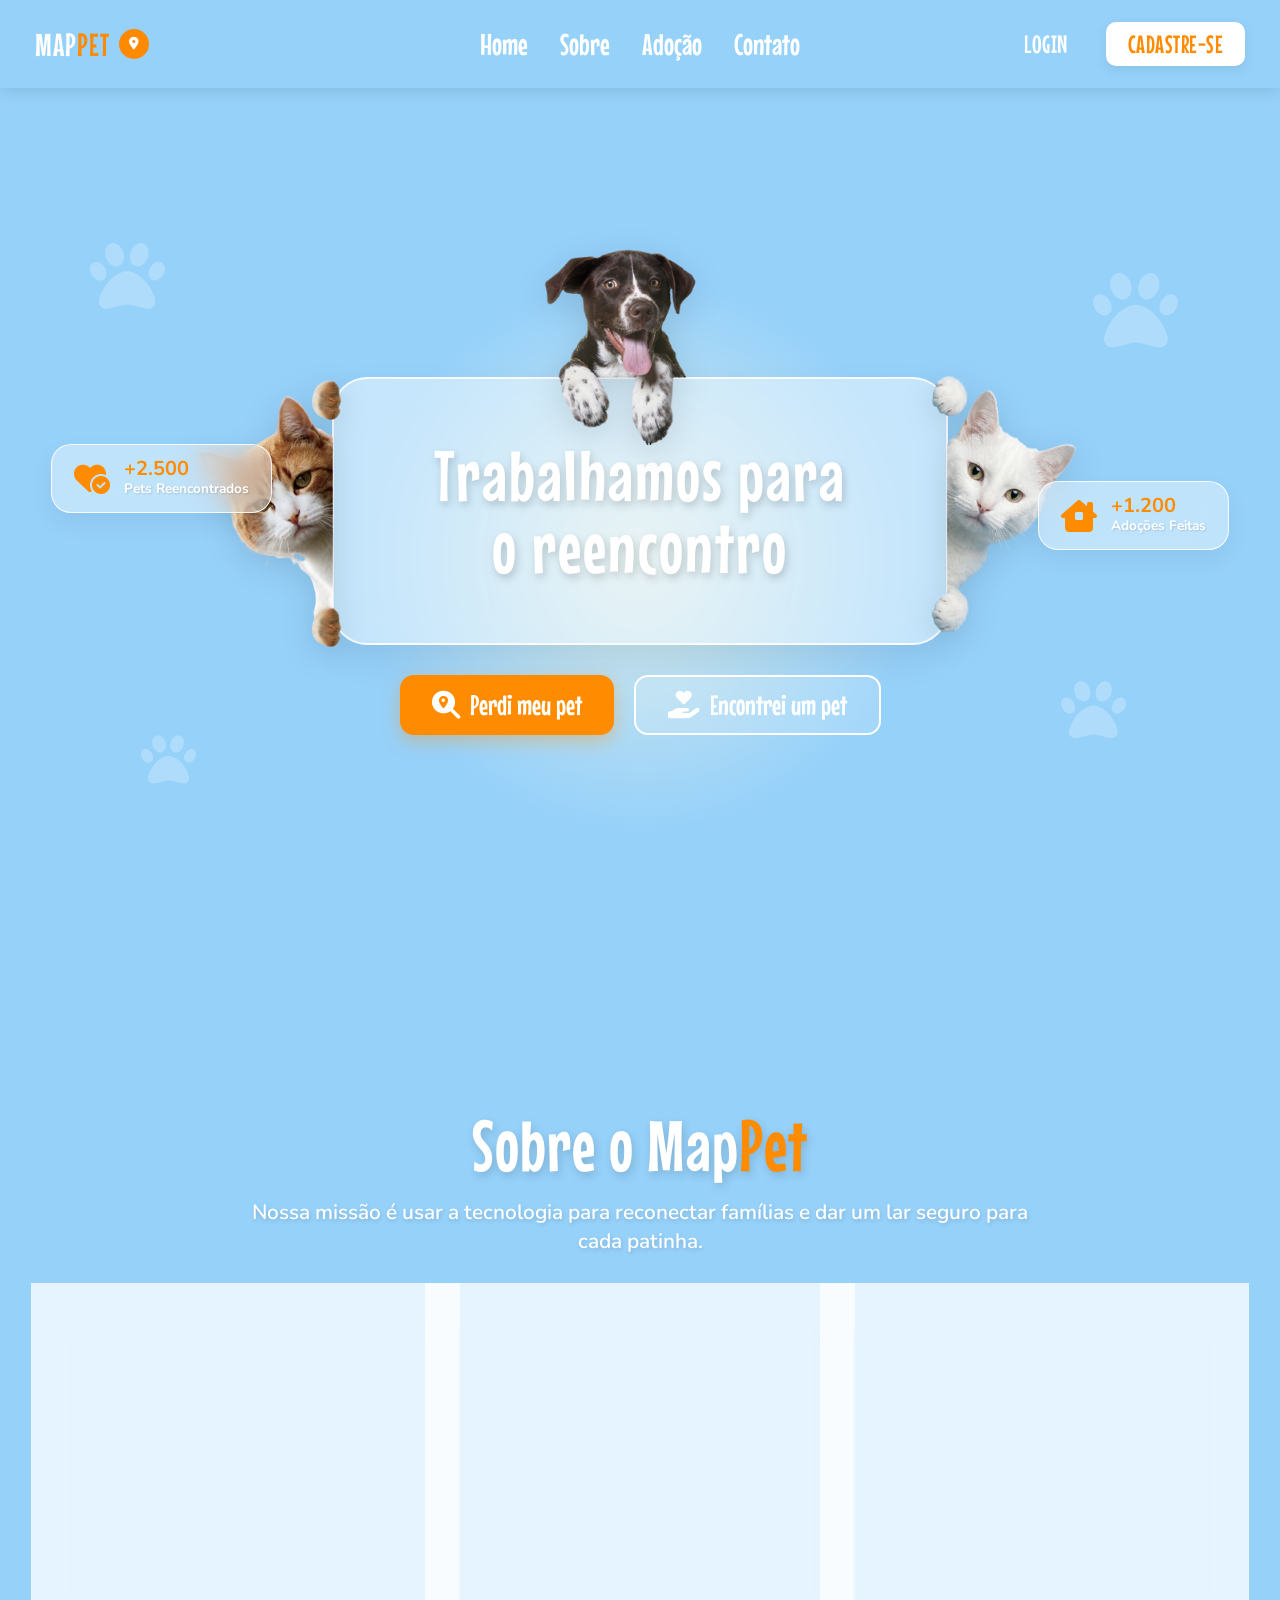
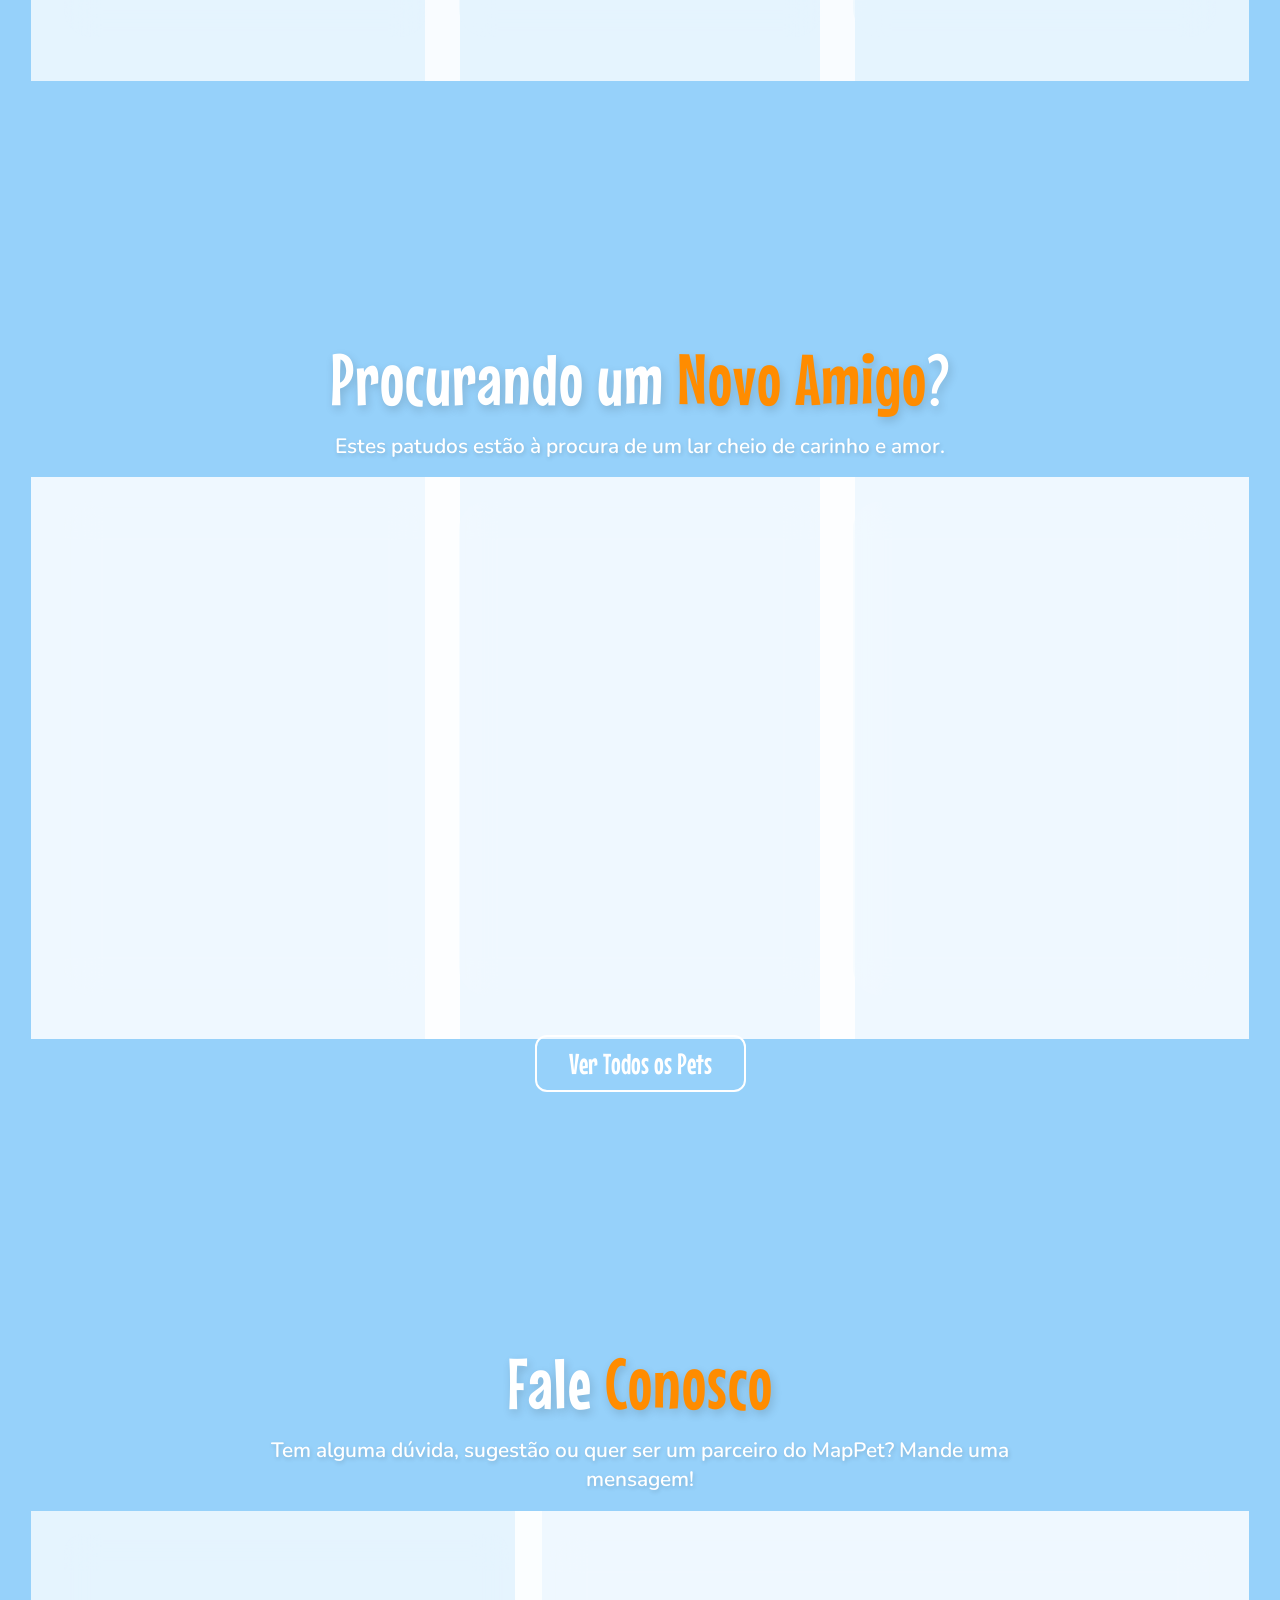
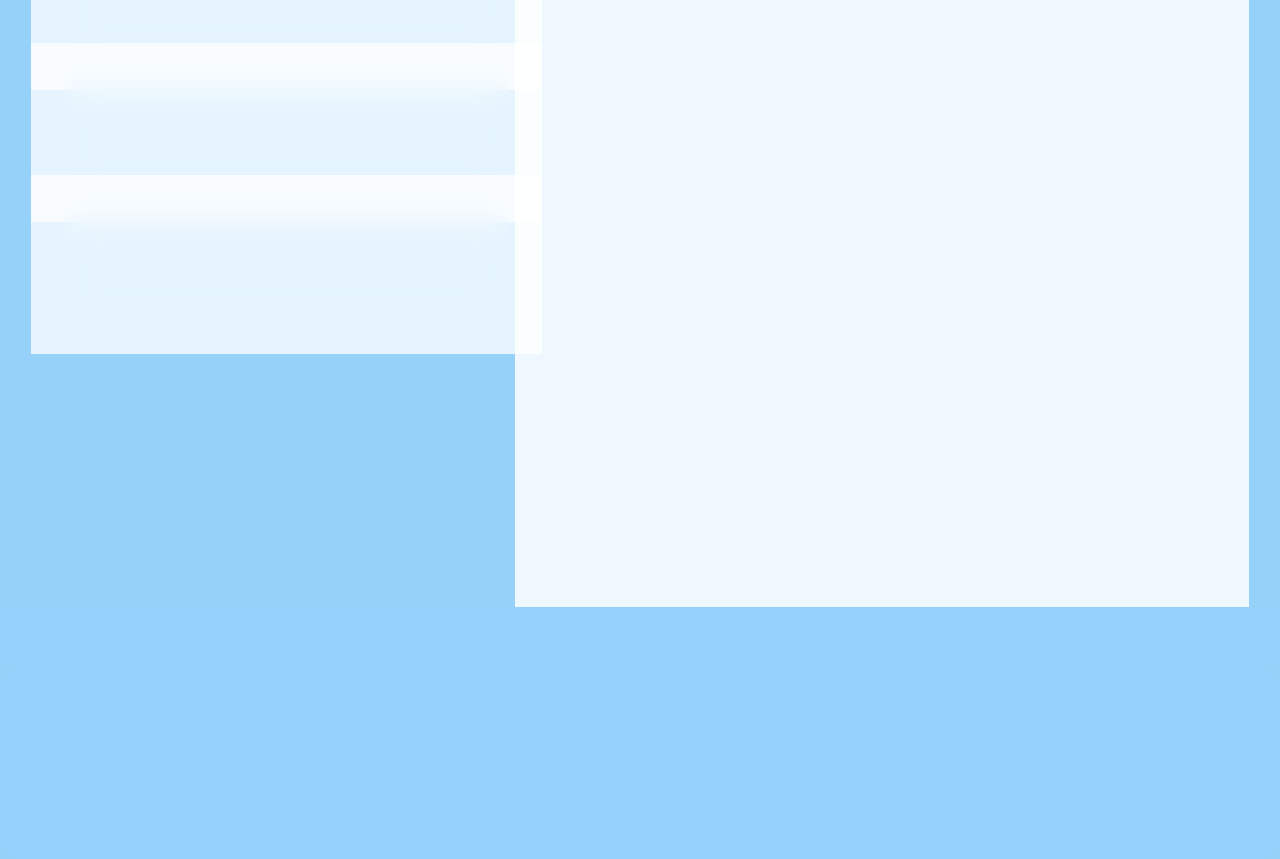
==== commit 8fb69156: "feat: finaliza área do usuário e implementa autenticação com Local Storage" ====
--- a/mappet-web/index.html
+++ b/mappet-web/index.html
@@ -11,7 +11,8 @@
     <link href="https://fonts.googleapis.com/css2?family=Mouse+Memoirs&family=Nunito:wght@400;600;700;800&display=swap"
         rel="stylesheet">
     <link rel="stylesheet" href="https://cdnjs.cloudflare.com/ajax/libs/font-awesome/6.5.1/css/all.min.css">
-    <script src="./index.js" defer></script>
+    <script src="./js/storage.js" defer></script>
+    <script src="./js/index.js" defer></script>
 </head>
 
 <body>
@@ -20,9 +21,17 @@
 
     <header class="header">
         <nav class="nav-container">
-            <a href="./index.html" class="logo">
-                <h1>MAP<span>PET</span></h1>
-            </a>
+
+        <div class="brand">
+            <span class="logo-texto">
+                MAP<span class="logo-destaque">PET</span>
+            </span>
+
+            <span class="logo-icone">
+                <i class="fa-solid fa-location-dot"></i>
+            </span>
+        </div>
+
 
             <button class="hamburger-btn" aria-label="Abrir Menu">
                 <i class="fa-solid fa-bars"></i>
--- a/mappet-web/css/index.css
+++ b/mappet-web/css/index.css
@@ -1,3 +1,4 @@
+
 * {
     box-sizing: border-box;
     margin: 0;
@@ -26,6 +27,8 @@
     font-family: 'Mouse Memoirs', sans-serif;
     font-weight: normal;
 }
+
+/* HEADER */
 
 .menu-overlay {
     position: fixed;
@@ -52,53 +55,71 @@
     -webkit-backdrop-filter: blur(10px);
     width: 100%;
     height: 88px;
-    box-shadow: 0px 4px 15px rgba(0, 0, 0, 0.1);
+    box-shadow: 0 4px 15px rgba(0, 0, 0, 0.1);
     position: fixed;
     top: 0;
     left: 0;
     z-index: 100;
 }
 
-.logo {
-    text-decoration: none;
-    display: flex;
-    align-items: center;
-}
-
-.logo h1 {
-    font-size: 50px;
-    color: #ffffff;
-    text-shadow: 2px 2px 4px rgba(0, 0, 0, 0.1);
-}
-
-.logo span {
-    color: #ff8c00;
-}
-
 .nav-container {
+    width: 100%;
+    max-width: 1400px;
     height: 100%;
-    max-width: 1200px;
     margin: 0 auto;
-    padding: 0 24px;
-    display: flex;
-    align-items: center;
-    justify-content: space-between;
+    padding: 0 35px;
+    display: grid;
+    grid-template-columns: 1fr auto 1fr;
+    align-items: center;
+    gap: 30px;
     position: relative;
 }
 
+.brand {
+    position: relative;
+    display: flex;
+    align-items: center;
+    justify-self: start;
+    gap: 9px;
+    z-index: 10;
+}
+
+.logo-texto {
+    color: #ffffff;
+    font-family: 'Mouse Memoirs', sans-serif;
+    font-size: 2rem;
+    letter-spacing: 1px;
+}
+
+.logo-destaque {
+    color: #ff8a00;
+}
+
+.logo-icone {
+    width: 30px;
+    height: 30px;
+    display: flex;
+    align-items: center;
+    justify-content: center;
+    border-radius: 50%;
+    background-color: #ff8a00;
+    color: #ffffff;
+    font-size: 0.8rem;
+}
+
 .nav-menu-wrapper {
-    display: flex;
-    align-items: center;
-    justify-content: space-between;
-    flex: 1;
+    display: contents;
 }
 
 .nav-links {
+    grid-column: 2;
     list-style: none;
     display: flex;
+    align-items: center;
+    justify-content: center;
     gap: 32px;
-    margin-left: auto;
-    margin-right: auto;
+    margin: 0;
+    padding: 0;
 }
 
 .nav-links a {
@@ -116,9 +137,12 @@
 }
 
 .nav-actions {
-    display: flex;
-    align-items: center;
+    grid-column: 3;
+    display: flex;
+    align-items: center;
+    justify-content: flex-end;
     gap: 16px;
+    min-width: 0;
 }
 
 .btn {
@@ -131,6 +155,7 @@
     display: inline-flex;
     align-items: center;
     justify-content: center;
+    white-space: nowrap;
 }
 
 .btn-login {
@@ -156,17 +181,60 @@
     box-shadow: 0 6px 16px rgba(255, 140, 0, 0.35);
 }
 
+.nav-actions .btn-meu-perfil {
+    display: inline-flex;
+    align-items: center;
+    justify-content: center;
+    padding: 10px 22px;
+    background-color: #ffffff;
+    color: #ff8c00;
+    border-radius: 12px;
+    font-family: 'Mouse Memoirs', sans-serif;
+    font-size: 25px;
+    font-weight: normal;
+    white-space: nowrap;
+    transition: all 0.25s ease;
+}
+
+.nav-actions .btn-meu-perfil:hover {
+    background-color: #ff8c00;
+    color: #ffffff;
+    transform: translateY(-2px);
+}
+
+.hamburger-btn {
+    display: none;
+    background: transparent;
+    border: none;
+    font-size: 2rem;
+    color: #ffffff;
+    cursor: pointer;
+    transition: color 0.25s ease;
+}
+
+.hamburger-btn:hover {
+    color: #ff8c00;
+}
+
+/* CONTEÚDO PRINCIPAL */
+
 .main-content {
     flex: 1;
     display: flex;
     flex-direction: column;
 }
 
+/* HERO */
+
 .hero-container {
     width: 100%;
     min-height: 104vh;
     margin-top: 88px;
-    background: radial-gradient(circle at center, #d8ebeb 0%, #96D1FA 35%);
+    background: radial-gradient(
+        circle at center,
+        #d8ebeb 0%,
+        #96D1FA 35%
+    );
     display: flex;
     flex-direction: column;
     align-items: center;
@@ -208,10 +276,9 @@
 }
 
 @keyframes float {
-
     0%,
     100% {
-        transform: translateY(0px) rotate(0deg);
+        transform: translateY(0) rotate(0deg);
     }
 
     50% {
@@ -220,10 +287,9 @@
 }
 
 @keyframes floatReverse {
-
     0%,
     100% {
-        transform: translateY(0px) rotate(0deg);
+        transform: translateY(0) rotate(0deg);
     }
 
     50% {
@@ -240,7 +306,6 @@
 }
 
 .stat-badge {
-    display: none;
     position: absolute;
     background: rgba(255, 255, 255, 0.4);
     backdrop-filter: blur(14px);
@@ -401,11 +466,13 @@
     box-shadow: 0 10px 24px rgba(255, 255, 255, 0.3);
 }
 
+/* SOBRE */
+
 .sobre {
     width: 100%;
     max-width: 1200px;
-    margin: 80px auto 0 auto;
-    padding: 0 24px 100px 24px;
+    margin: 80px auto 0;
+    padding: 0 24px 100px;
 }
 
 .sobre-container {
@@ -513,11 +580,13 @@
     margin: 0;
 }
 
+/* ADOÇÃO */
+
 .adocao {
     width: 100%;
     max-width: 1200px;
-    margin: 200px auto 0 auto;
-    padding: 0 24px 100px 24px;
+    margin: 200px auto 0;
+    padding: 0 24px 100px;
 }
 
 .adocao-container {
@@ -698,11 +767,13 @@
     transform: translateY(-2px);
 }
 
+/* CONTATO */
+
 .contato {
     width: 100%;
     max-width: 1200px;
-    margin: 150px auto 0 auto;
-    padding: 0 24px 100px 24px;
+    margin: 150px auto 0;
+    padding: 0 24px 100px;
 }
 
 .contato-container {
@@ -867,6 +938,8 @@
     transform: translateY(-2px);
 }
 
+/* RODAPÉ */
+
 .rodape {
     background: rgba(150, 209, 250, 0.85);
     backdrop-filter: blur(12px);
@@ -875,7 +948,7 @@
     border-top: 2px solid rgba(255, 255, 255, 0.6);
     box-shadow: 0 -10px 30px rgba(0, 0, 0, 0.05);
     margin-top: auto;
-    padding: 40px 0 20px 0;
+    padding: 40px 0 20px;
 }
 
 .rodape-conteudo {
@@ -968,18 +1041,30 @@
     box-shadow: 0 4px 12px rgba(255, 140, 0, 0.3);
 }
 
-.hamburger-btn {
-    display: none;
-    background: transparent;
-    border: none;
-    font-size: 2rem;
-    color: #ffffff;
-    cursor: pointer;
-    transition: color 0.25s ease;
-}
-
-.hamburger-btn:hover {
-    color: #ff8c00;
+/* RESPONSIVIDADE */
+
+@media (max-width: 1100px) and (min-width: 769px) {
+    .nav-container {
+        padding: 0 24px;
+        gap: 16px;
+    }
+
+    .nav-links {
+        gap: 18px;
+    }
+
+    .nav-links a {
+        font-size: 24px;
+    }
+
+    .nav-actions {
+        gap: 8px;
+    }
+
+    .nav-actions .btn {
+        font-size: 22px;
+        padding: 9px 14px;
+    }
 }
 
 @media (max-width: 1024px) {
@@ -989,14 +1074,6 @@
 
     .patinha-bg {
         display: block;
-    }
-
-    .nav-links {
-        gap: 20px;
-    }
-
-    .nav-links a {
-        font-size: 24px;
     }
 
     .cat-left {
@@ -1021,36 +1098,46 @@
 }
 
 @media (max-width: 768px) {
+    .header {
+        height: 88px;
+        padding: 0;
+    }
+
+    .nav-container {
+        display: flex;
+        flex-direction: row;
+        align-items: center;
+        justify-content: space-between;
+        padding: 0 24px;
+        gap: 16px;
+    }
+
+    .brand {
+        order: 1;
+    }
+
     .hamburger-btn {
         display: block;
-        order: 1;
-    }
-
-    .logo {
         order: 2;
-    }
-
-    .nav-container {
-        flex-direction: row;
-        justify-content: space-between;
-        align-items: center;
+        margin-left: auto;
     }
 
     .nav-menu-wrapper {
+        display: flex;
         position: fixed;
         top: 0;
         left: -280px;
         width: 280px;
         height: 100vh;
+        flex-direction: column;
+        justify-content: flex-start;
+        align-items: flex-start;
+        padding: 100px 30px 40px;
+        gap: 32px;
         background-color: rgba(150, 209, 250, 0.98);
         backdrop-filter: blur(12px);
         -webkit-backdrop-filter: blur(12px);
-        flex-direction: column;
-        justify-content: flex-start;
-        align-items: flex-start;
-        padding: 100px 30px 40px 30px;
-        gap: 32px;
-        box-shadow: 4px 0px 15px rgba(0, 0, 0, 0.15);
+        box-shadow: 4px 0 15px rgba(0, 0, 0, 0.15);
         transition: transform 0.35s cubic-bezier(0.25, 0.8, 0.25, 1);
         z-index: 101;
     }
@@ -1060,38 +1147,44 @@
     }
 
     .nav-links {
+        display: flex;
         flex-direction: column;
         align-items: flex-start;
+        justify-content: flex-start;
         gap: 20px;
         width: 100%;
         margin: 0;
     }
 
+    .nav-links a {
+        font-size: 26px;
+    }
+
     .nav-actions {
+        display: flex;
         flex-direction: column;
+        align-items: stretch;
+        justify-content: flex-start;
         width: 100%;
         gap: 12px;
     }
 
-    .header {
-        height: 88px;
-        padding: 0;
-    }
-
-    .nav-links a {
-        font-size: 26px;
-    }
-
-    .btn {
+    .nav-actions .btn {
         width: 100%;
         text-align: center;
         font-size: 22px;
         padding: 8px 20px;
     }
 
+    .nav-actions .btn-meu-perfil {
+        width: 100%;
+        font-size: 24px;
+        padding: 10px 16px;
+    }
+
     .hero-container {
         min-height: auto;
-        padding: 140px 16px 60px 16px;
+        padding: 140px 16px 60px;
     }
 
     .hero-card-wrapper {
@@ -1165,8 +1258,12 @@
 }
 
 @media (max-width: 480px) {
-    .logo h1 {
-        font-size: 40px;
+    .nav-container {
+        padding: 0 20px;
+    }
+
+    .logo-texto {
+        font-size: 2rem;
     }
 
     .hero-card h2 {
@@ -1187,4 +1284,4 @@
     .contato-form {
         padding: 24px 16px;
     }
-}+}
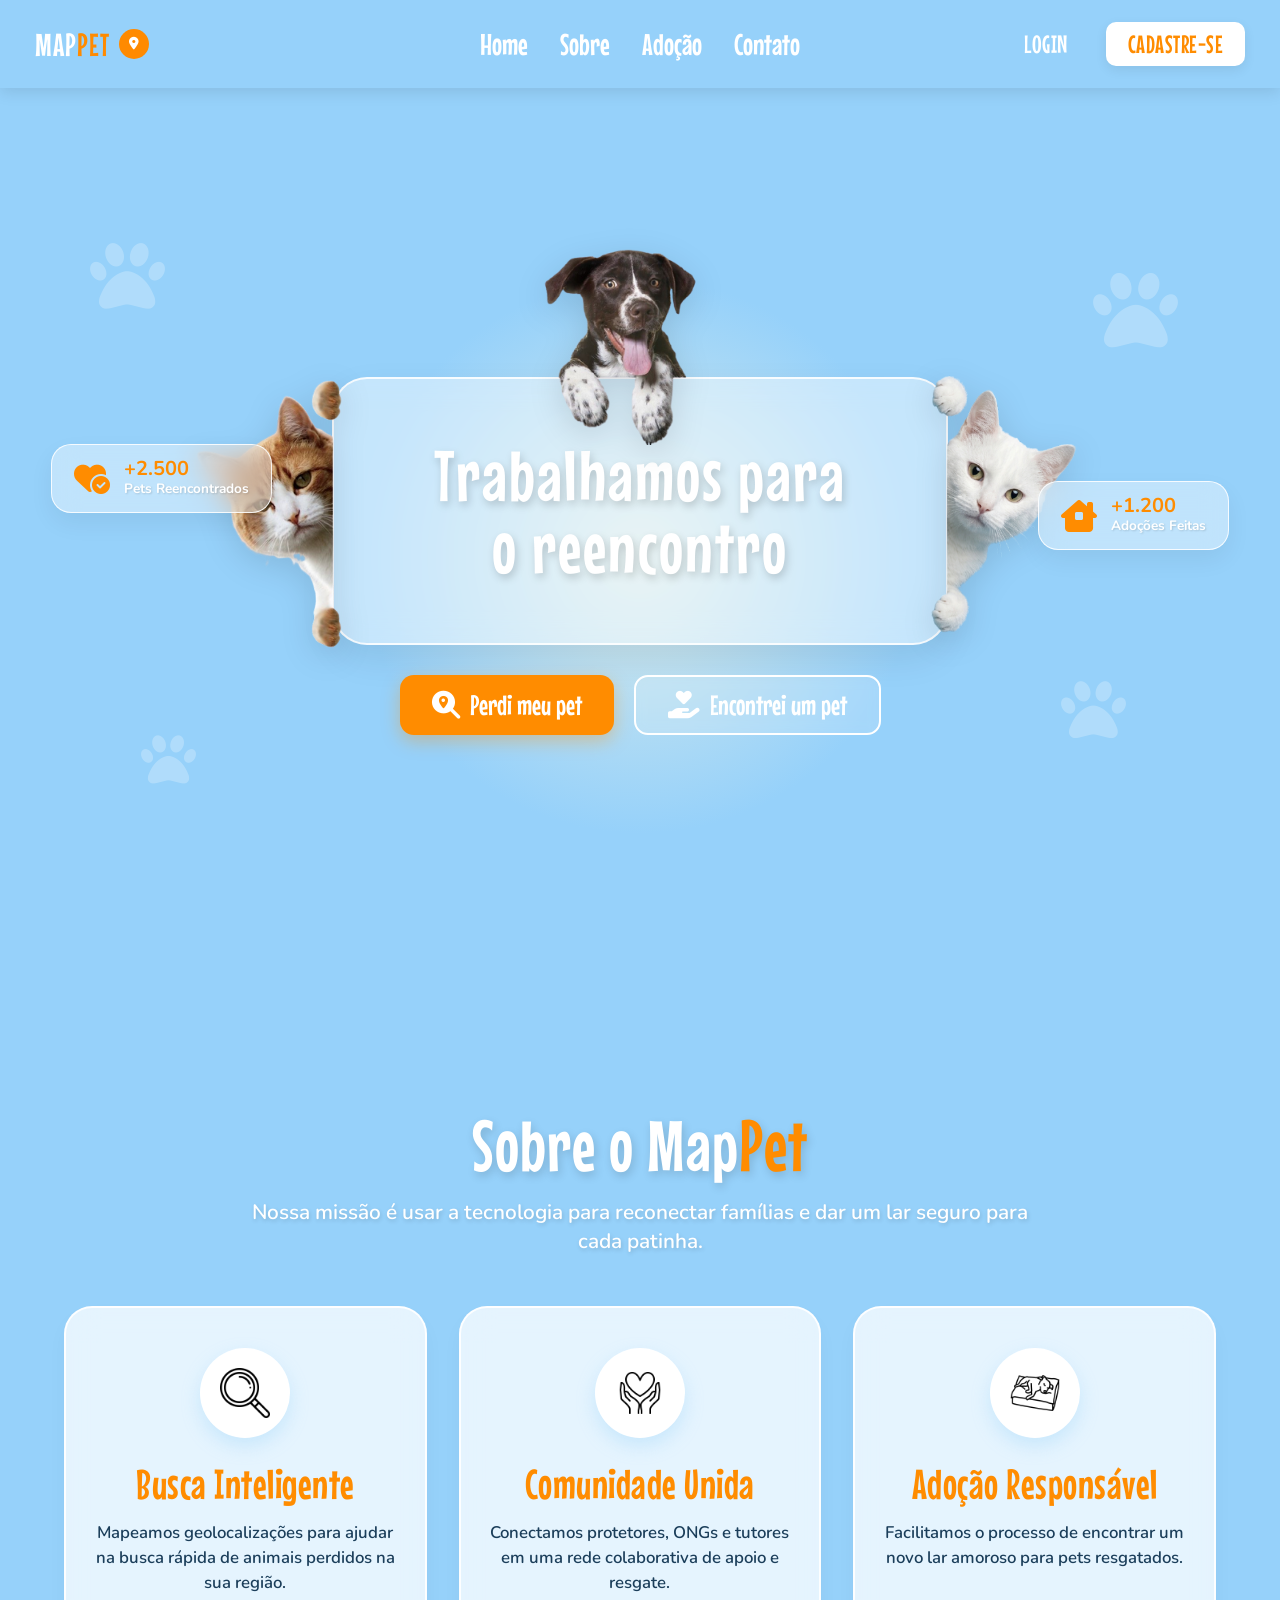
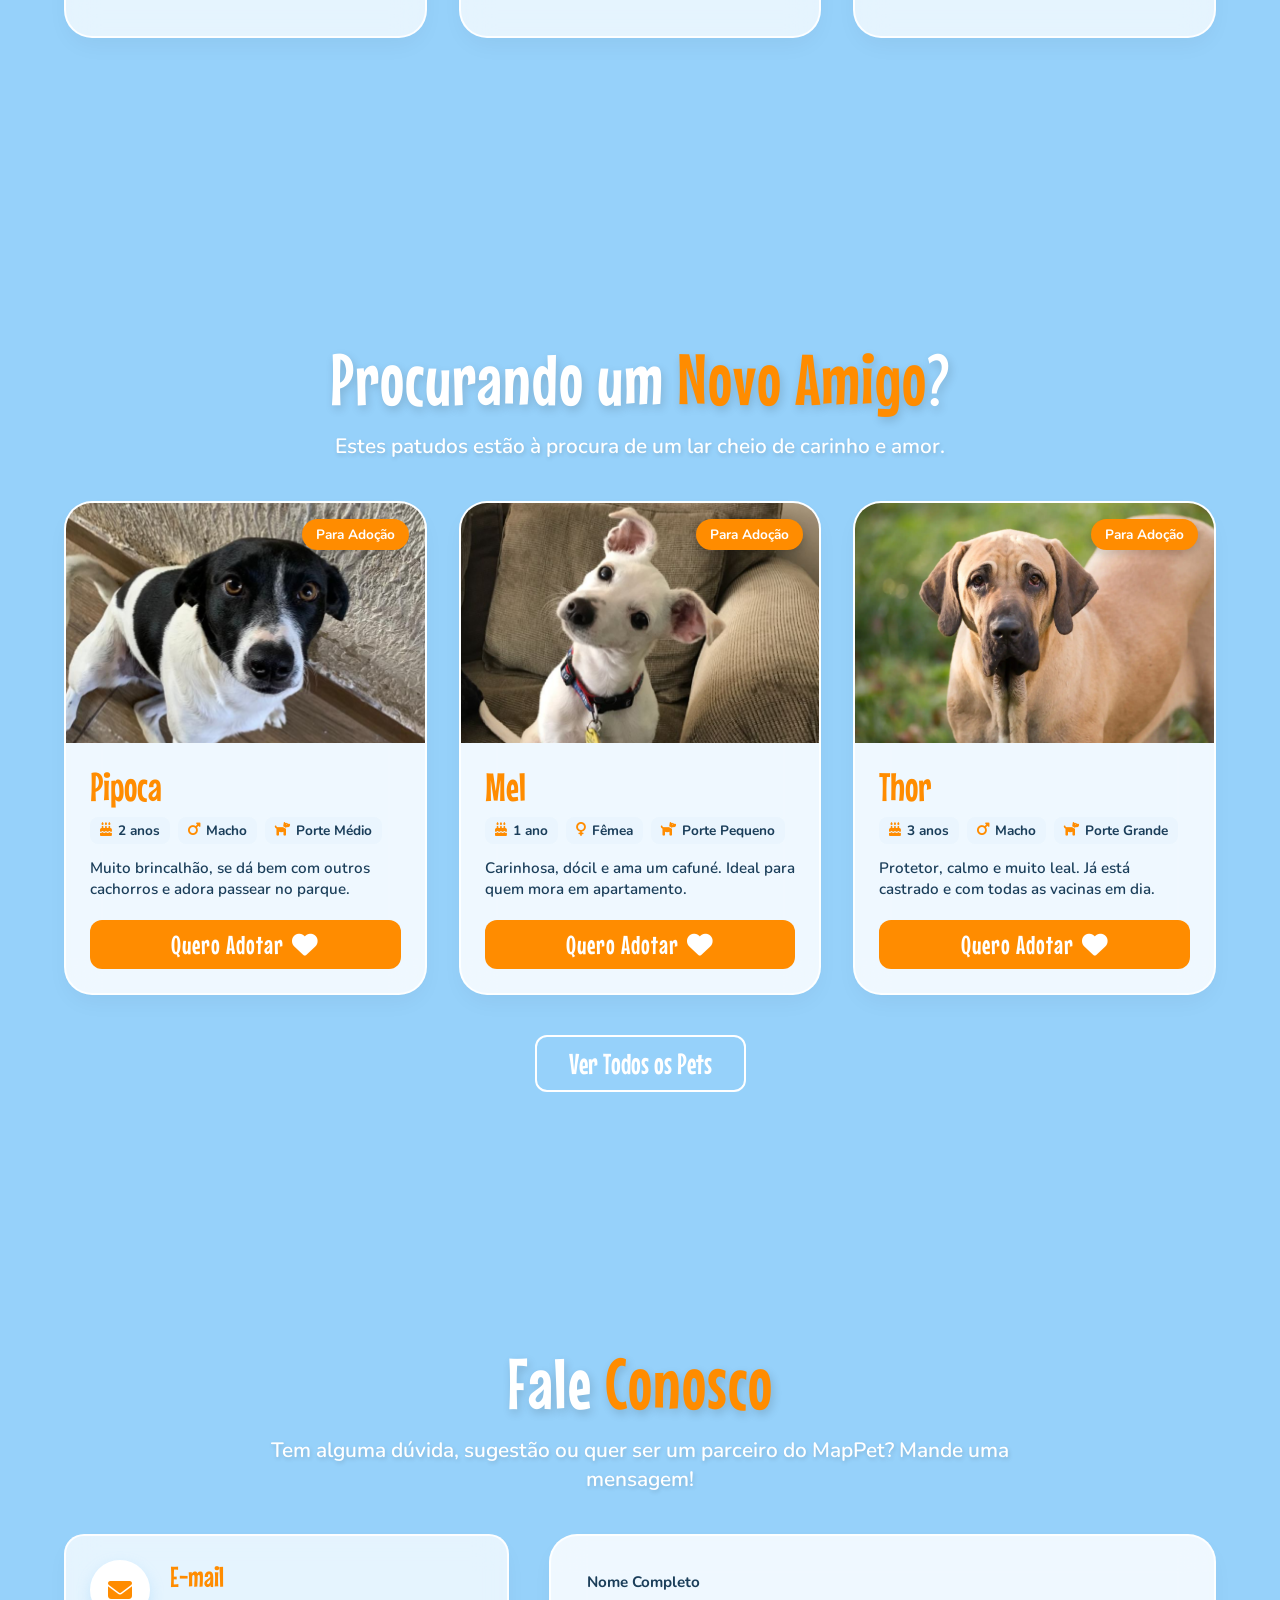
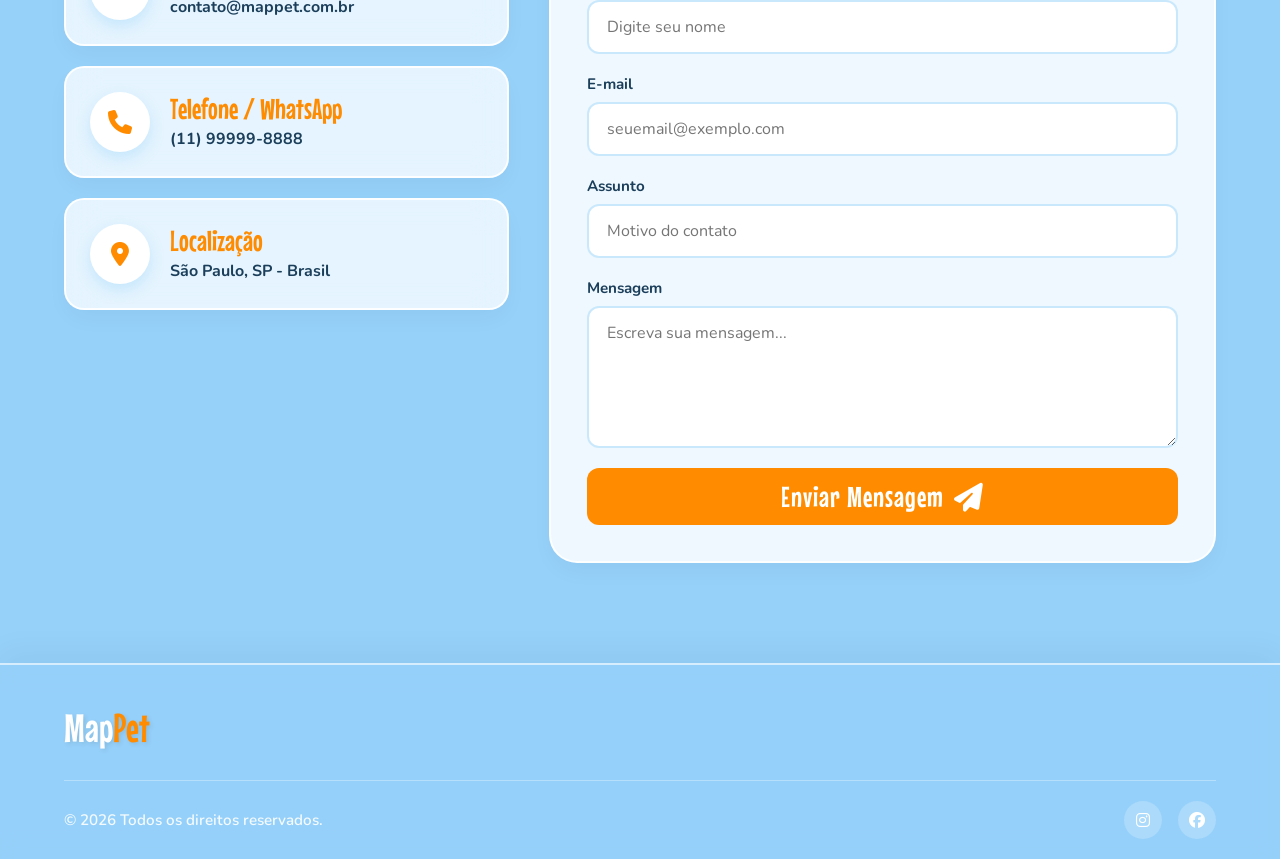
==== commit fe9d98e1: "feat: aprimora pagina de adocao e adiciona contato com responsavel" ====
--- a/mappet-web/index.html
+++ b/mappet-web/index.html
@@ -197,7 +197,7 @@
                 </div>
 
                 <div class="adocao-ver-mais">
-                    <a href="#" class="btn-ver-todos">Ver Todos os Pets</a>
+                    <a href="./adocao.html" class="btn-ver-todos">Ver Todos os Pets</a>
                 </div>
             </div>
         </section>
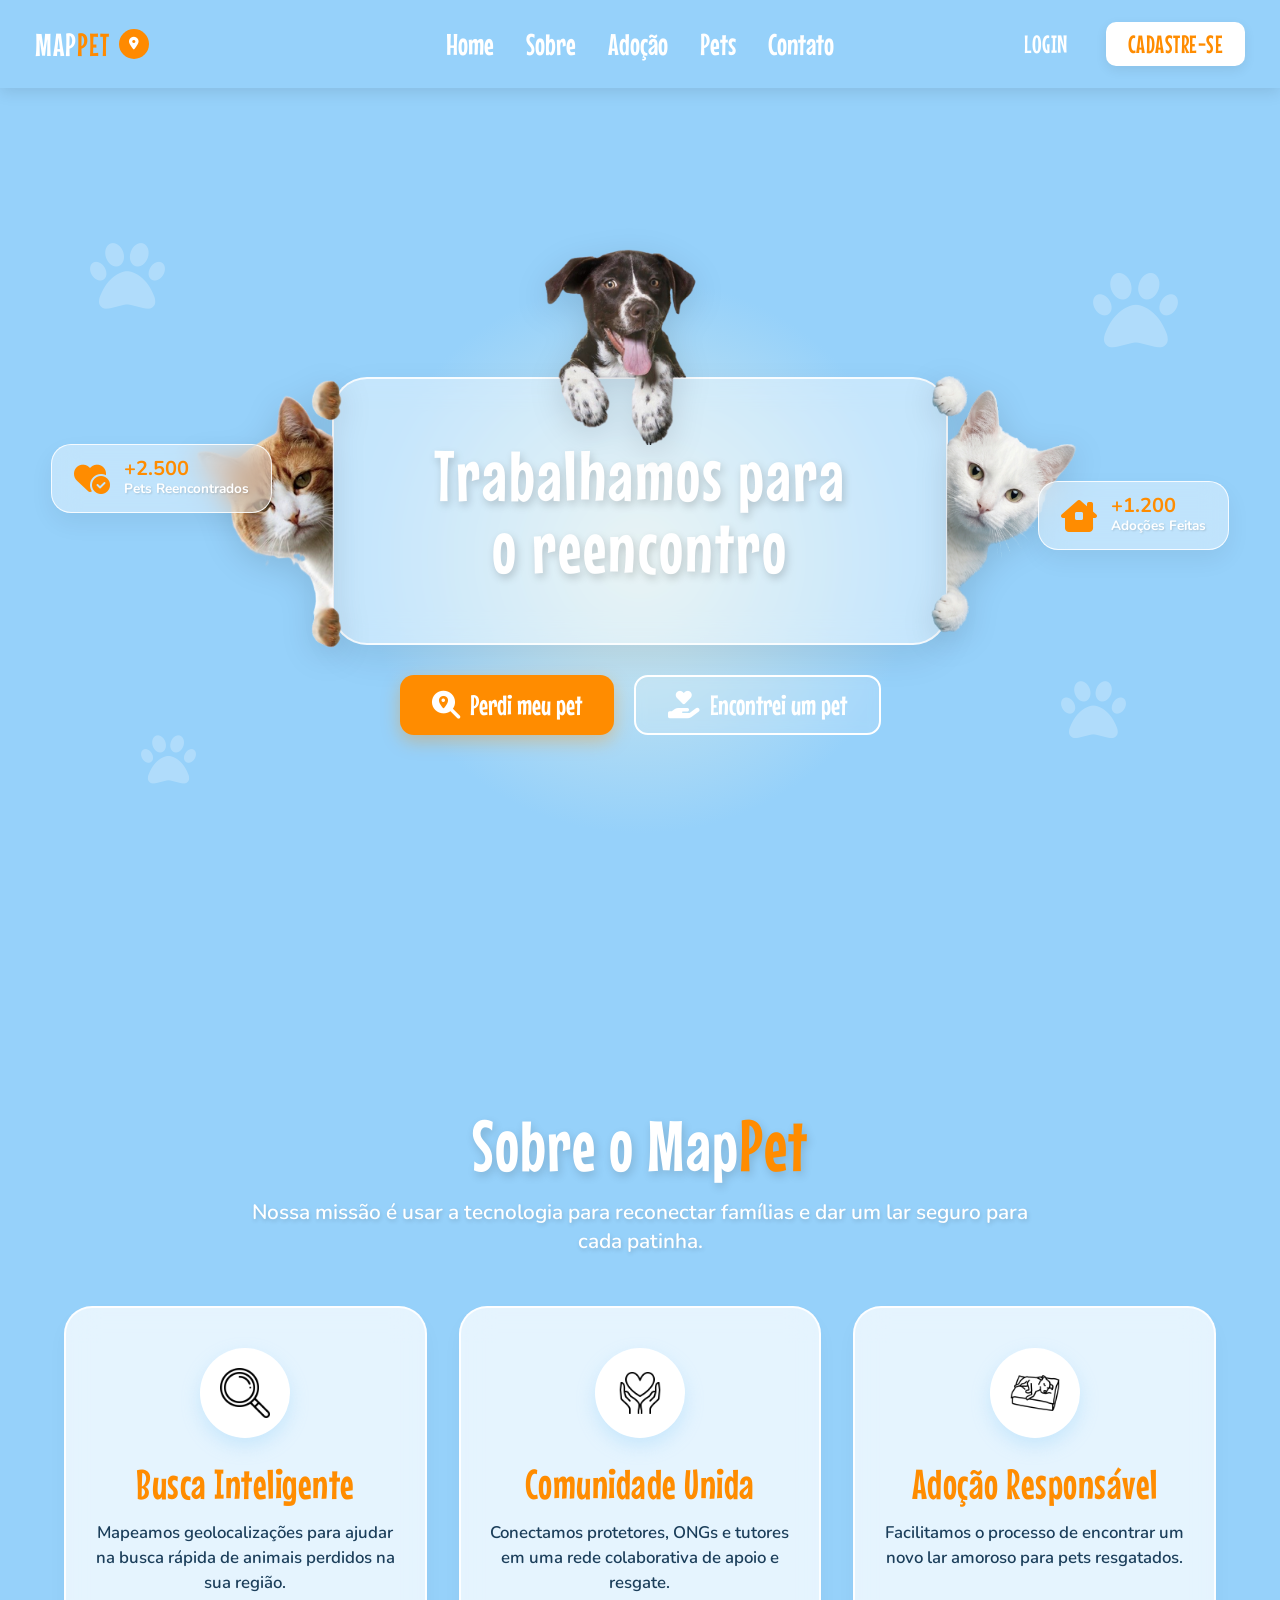
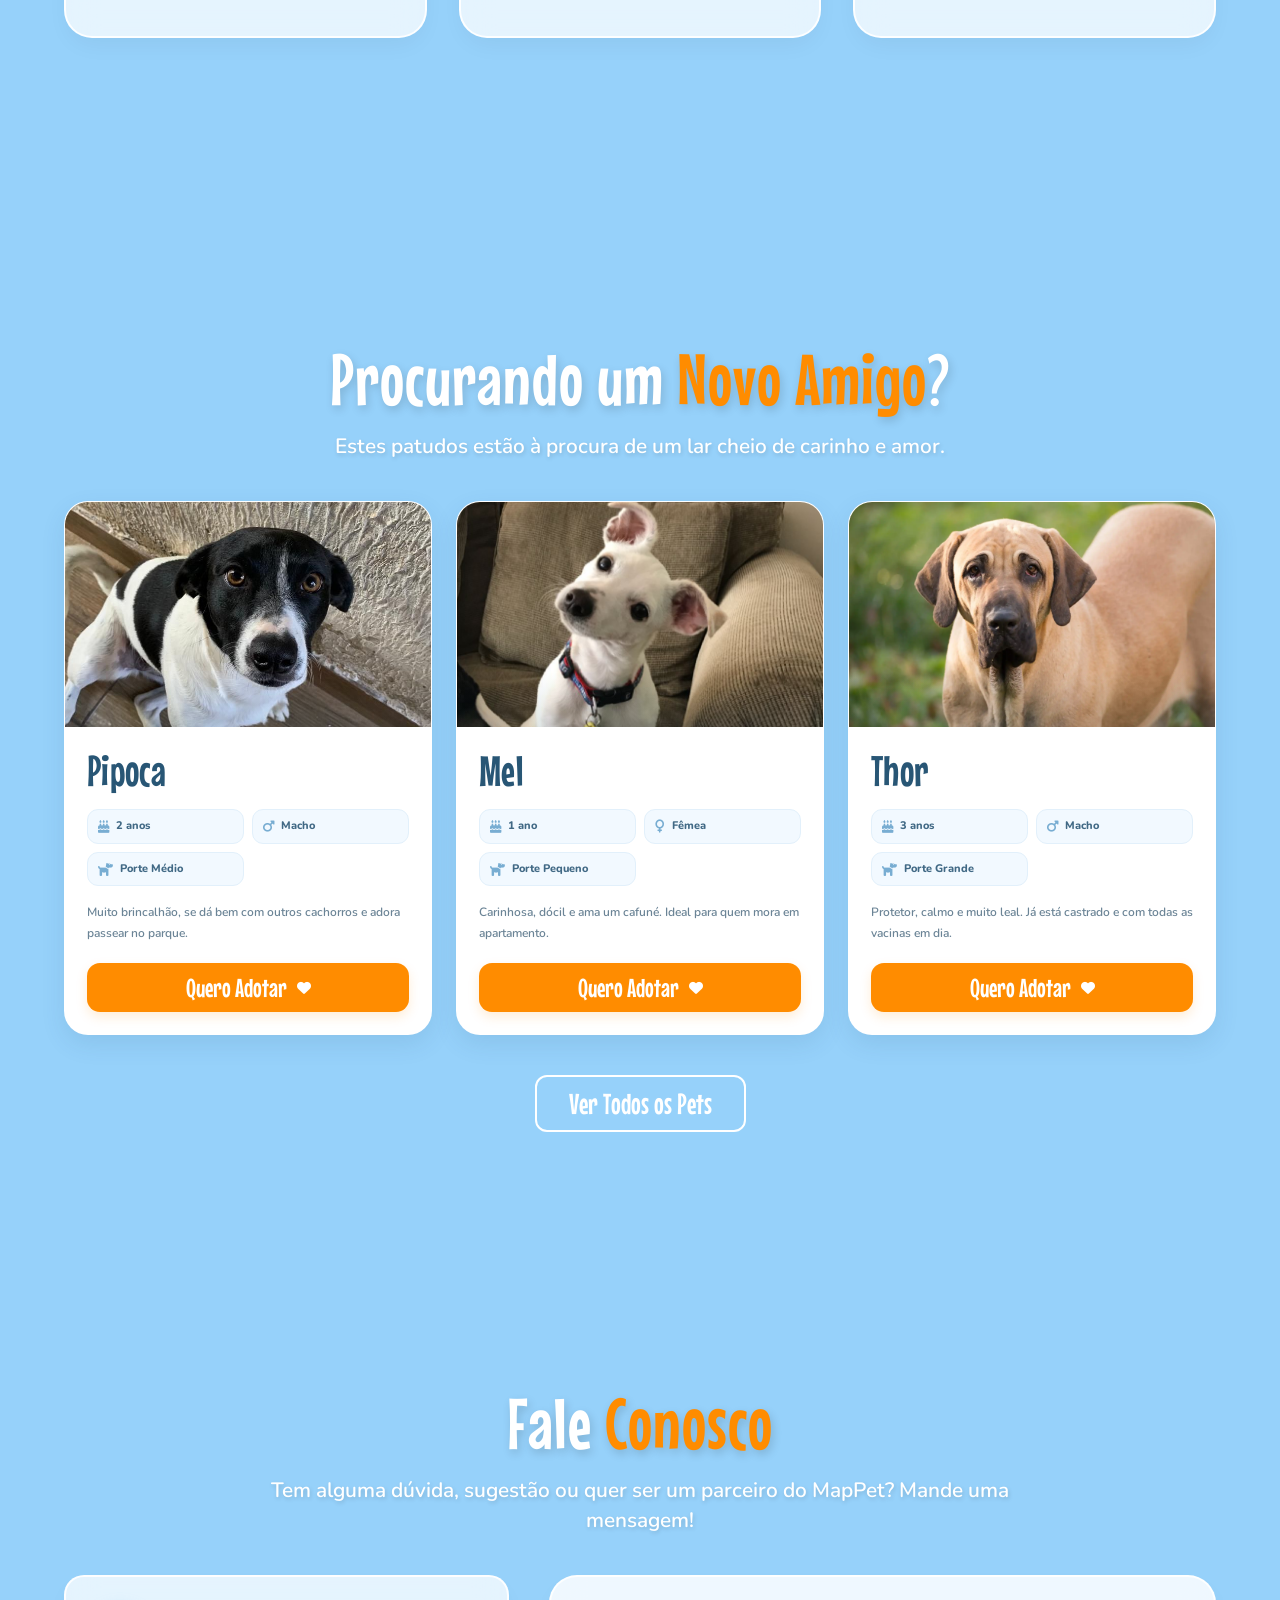
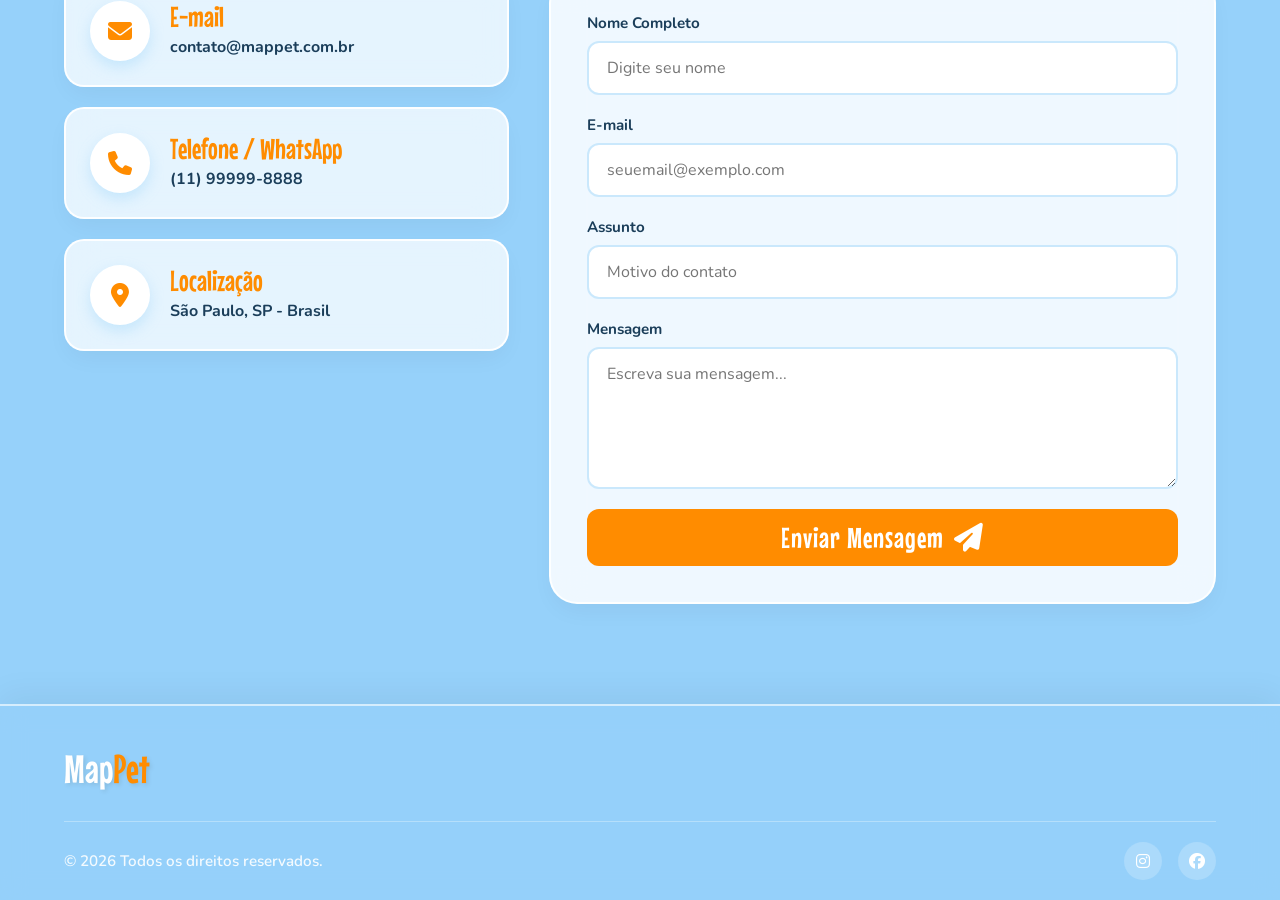
==== commit 987f2cf4: "feat: finaliza o front-end do MapPet com layout responsivo" ====
--- a/mappet-web/index.html
+++ b/mappet-web/index.html
@@ -13,6 +13,7 @@
     <link rel="stylesheet" href="https://cdnjs.cloudflare.com/ajax/libs/font-awesome/6.5.1/css/all.min.css">
     <script src="./js/storage.js" defer></script>
     <script src="./js/index.js" defer></script>
+    <link rel="stylesheet" href="./css/dropdown.css">
 </head>
 
 <body>
@@ -42,6 +43,7 @@
                     <li><a href="./index.html">Home</a></li>
                     <li><a href="#sobre">Sobre</a></li>
                     <li><a href="#adocao">Adoção</a></li>
+                    <li><a href="./perdidos-encontrados.html">Pets</a></li>
                     <li><a href="#contato">Contato</a></li>
                 </ul>
 
@@ -89,9 +91,9 @@
                 </div>
 
                 <div class="hero-buttons">
-                    <a href="#" class="btn-hero btn-perdi"><i class="fa-solid fa-magnifying-glass-location"></i> Perdi
+                    <a href="./user.html?cadastro=perdido" class="btn-hero btn-perdi"><i class="fa-solid fa-magnifying-glass-location"></i> Perdi
                         meu pet</a>
-                    <a href="#" class="btn-hero btn-encontrei"><i class="fa-solid fa-hand-holding-heart"></i> Encontrei
+                    <a href="./user.html?cadastro=encontrado" class="btn-hero btn-encontrei"><i class="fa-solid fa-hand-holding-heart"></i> Encontrei
                         um pet</a>
                 </div>
 
@@ -143,7 +145,6 @@
                     <div class="adocao-card">
                         <div class="adocao-img-container">
                             <img src="./assets/images/pipoca.jpg" alt="Foto do Pipoca" class="pet-img img-pipoca">
-                            <span class="pet-badge">Para Adoção</span>
                         </div>
                         <div class="adocao-info">
                             <h3>Pipoca</h3>
@@ -154,14 +155,13 @@
                             </div>
                             <p class="pet-desc">Muito brincalhão, se dá bem com outros cachorros e adora passear no
                                 parque.</p>
-                            <a href="#" class="btn-adotar">Quero Adotar <i class="fa-solid fa-heart"></i></a>
+                            <a href="./contato-adocao.html?id=demo-1" class="btn-adotar">Quero Adotar <i class="fa-solid fa-heart"></i></a>
                         </div>
                     </div>
 
                     <div class="adocao-card">
                         <div class="adocao-img-container">
                             <img src="./assets/images/mel.jpg" alt="Foto da Mel" class="pet-img">
-                            <span class="pet-badge">Para Adoção</span>
                         </div>
                         <div class="adocao-info">
                             <h3>Mel</h3>
@@ -172,14 +172,13 @@
                             </div>
                             <p class="pet-desc">Carinhosa, dócil e ama um cafuné. Ideal para quem mora em apartamento.
                             </p>
-                            <a href="#" class="btn-adotar">Quero Adotar <i class="fa-solid fa-heart"></i></a>
+                            <a href="./contato-adocao.html?id=demo-2" class="btn-adotar">Quero Adotar <i class="fa-solid fa-heart"></i></a>
                         </div>
                     </div>
 
                     <div class="adocao-card">
                         <div class="adocao-img-container">
                             <img src="./assets/images/thor.webp" alt="Foto do Thor" class="pet-img">
-                            <span class="pet-badge">Para Adoção</span>
                         </div>
                         <div class="adocao-info">
                             <h3>Thor</h3>
@@ -190,7 +189,7 @@
                             </div>
                             <p class="pet-desc">Protetor, calmo e muito leal. Já está castrado e com todas as vacinas em
                                 dia.</p>
-                            <a href="#" class="btn-adotar">Quero Adotar <i class="fa-solid fa-heart"></i></a>
+                            <a href="./contato-adocao.html?id=demo-3" class="btn-adotar">Quero Adotar <i class="fa-solid fa-heart"></i></a>
                         </div>
                     </div>
 
--- a/mappet-web/css/index.css
+++ b/mappet-web/css/index.css
@@ -624,128 +624,152 @@
 
 .adocao-cards {
     display: grid;
-    grid-template-columns: repeat(auto-fit, minmax(300px, 1fr));
-    gap: 32px;
-    width: 100%;
-}
-
-.adocao-card {
-    background: rgba(255, 255, 255, 0.85);
-    backdrop-filter: blur(16px);
-    -webkit-backdrop-filter: blur(16px);
-    border-radius: 28px;
-    border: 2px solid rgba(255, 255, 255, 0.9);
-    box-shadow: 0 10px 25px -5px rgba(0, 0, 0, 0.05);
+    grid-template-columns: repeat(3, minmax(0, 1fr));
+    gap: 24px;
+    width: 100%;
+    align-items: stretch;
+}
+
+.adocao-cards .adocao-card {
+    display: flex;
+    flex-direction: column;
+    min-width: 0;
+    position: relative;
     overflow: hidden;
-    display: flex;
-    flex-direction: column;
-    transition: all 0.35s cubic-bezier(0.25, 0.8, 0.25, 1);
-}
-
-.adocao-card:hover {
-    transform: translateY(-10px);
+    border: 1px solid rgba(255, 255, 255, 0.9);
+    border-radius: 24px;
     background: #ffffff;
-    border-color: rgba(255, 140, 0, 0.4);
-    box-shadow: 0 20px 35px -10px rgba(255, 140, 0, 0.2);
-}
-
-.adocao-img-container {
+    box-shadow: 0 9px 24px rgba(40, 86, 117, 0.11);
+    transition: transform 0.25s ease, box-shadow 0.25s ease;
+}
+
+.adocao-cards .adocao-card:hover {
+    transform: translateY(-5px);
+    box-shadow: 0 16px 32px rgba(40, 86, 117, 0.17);
+}
+
+.adocao-cards .adocao-img-container {
     position: relative;
-    width: 100%;
-    height: 240px;
+    height: 225px;
     overflow: hidden;
-}
-
-.pet-img {
+    background: #eaf6ff;
+}
+
+.adocao-cards .adocao-img-container::after {
+    content: "";
+    position: absolute;
+    inset: auto 0 0;
+    height: 55px;
+    background: linear-gradient(transparent, rgba(22, 61, 90, 0.13));
+    pointer-events: none;
+}
+
+.adocao-cards .pet-img {
+    display: block;
     width: 100%;
     height: 100%;
     object-fit: cover;
-    transition: transform 0.5s ease;
-}
-
-.adocao-card:hover .pet-img {
-    transform: scale(1.06);
-}
-
-.pet-badge {
-    position: absolute;
-    top: 16px;
-    right: 16px;
-    background-color: #ff8c00;
-    color: #ffffff;
-    font-weight: 700;
-    font-size: 0.85rem;
-    padding: 6px 14px;
-    border-radius: 20px;
-    box-shadow: 0 4px 8px rgba(0, 0, 0, 0.15);
-}
-
-.adocao-info {
-    padding: 24px;
+    transition: transform 0.35s ease;
+}
+
+.adocao-cards .adocao-card:hover .pet-img {
+    transform: scale(1.04);
+}
+
+.adocao-cards .adocao-info {
     display: flex;
     flex-direction: column;
     flex: 1;
-}
-
-.adocao-info h3 {
-    font-size: 2.5rem;
-    color: #ff8c00;
-    margin-bottom: 10px;
-    line-height: 1;
-}
-
-.pet-tags {
-    display: flex;
-    flex-wrap: wrap;
+    min-width: 0;
+    padding: 21px 22px 22px;
+}
+
+.adocao-cards .adocao-info h3 {
+    margin: 0 0 16px;
+    color: #285675;
+    font-family: 'Mouse Memoirs', sans-serif;
+    font-size: 43px;
+    font-weight: 400;
+    line-height: 1.05;
+    letter-spacing: 0.3px;
+}
+
+.adocao-cards .pet-tags {
+    display: grid;
+    grid-template-columns: repeat(2, minmax(0, 1fr));
     gap: 8px;
-    margin-bottom: 14px;
-}
-
-.tag {
-    background-color: #eaf5fe;
-    color: #1b3e5a;
-    font-size: 0.85rem;
-    font-weight: 700;
-    padding: 4px 10px;
-    border-radius: 8px;
-    display: inline-flex;
-    align-items: center;
-    gap: 6px;
-}
-
-.tag i {
-    color: #ff8c00;
-}
-
-.pet-desc {
-    font-size: 0.95rem;
+    margin-bottom: 16px;
+}
+
+.adocao-cards .tag {
+    display: flex;
+    align-items: center;
+    justify-content: flex-start;
+    min-width: 0;
+    gap: 7px;
+    padding: 9px 10px;
+    border: 1px solid #e2f0fb;
+    border-radius: 11px;
+    background: #f2f9ff;
+    color: #416985;
+    font-size: 11px;
+    font-weight: 800;
+    line-height: 1.35;
+    overflow-wrap: anywhere;
+}
+
+.adocao-cards .tag i {
+    flex-shrink: 0;
+    color: #78add2;
+    font-size: 13px;
+}
+
+.adocao-cards .pet-desc {
+    display: -webkit-box;
+    -webkit-line-clamp: 3;
+    -webkit-box-orient: vertical;
+    overflow: hidden;
+    flex: 1;
+    margin: 0 0 19px;
+    color: #6b8496;
+    font-size: 12px;
     font-weight: 600;
-    color: #1b3e5a;
-    line-height: 1.4;
-    margin-bottom: 20px;
-    flex: 1;
-}
-
-.btn-adotar {
+    line-height: 1.75;
+}
+
+.adocao-cards .btn-adotar {
+    display: flex;
+    align-items: center;
+    justify-content: center;
+    gap: 10px;
+    width: 100%;
+    min-height: 47px;
+    margin-top: auto;
+    padding: 10px 15px;
+    border: none;
+    border-radius: 13px;
+    background: #ff8c00;
+    color: #ffffff;
     font-family: 'Mouse Memoirs', sans-serif;
-    font-size: 1.6rem;
-    letter-spacing: 1px;
+    font-size: 26px;
+    font-weight: 400;
     text-decoration: none;
-    text-align: center;
-    background-color: #ff8c00;
-    color: #ffffff;
-    padding: 10px 20px;
-    border-radius: 12px;
-    transition: all 0.25s ease;
-    display: flex;
-    align-items: center;
-    justify-content: center;
-    gap: 8px;
-}
-
-.btn-adotar:hover {
-    background-color: #e07b00;
-    box-shadow: 0 4px 12px rgba(255, 140, 0, 0.3);
+    box-shadow: 0 5px 12px rgba(255, 140, 0, 0.16);
+    transition: background 0.2s ease, transform 0.2s ease;
+}
+
+.adocao-cards .btn-adotar:hover {
+    background: #ed8100;
+    transform: translateY(-2px);
+}
+
+.adocao-cards .btn-adotar:focus-visible {
+    outline: 3px solid #285675;
+    outline-offset: 3px;
+}
+
+.adocao-cards .btn-adotar i {
+    font-size: 14px;
 }
 
 .btn-ver-todos {
@@ -938,7 +962,7 @@
     transform: translateY(-2px);
 }
 
-/* RODAPÉ */
+
 
 .rodape {
     background: rgba(150, 209, 250, 0.85);
@@ -1041,7 +1065,6 @@
     box-shadow: 0 4px 12px rgba(255, 140, 0, 0.3);
 }
 
-/* RESPONSIVIDADE */
 
 @media (max-width: 1100px) and (min-width: 769px) {
     .nav-container {
@@ -1285,3 +1308,28 @@
         padding: 24px 16px;
     }
 }
+
+@media (max-width: 1050px) {
+    .adocao-cards {
+        grid-template-columns: repeat(2, minmax(0, 1fr));
+    }
+}
+
+@media (max-width: 680px) {
+    .adocao-cards {
+        grid-template-columns: 1fr;
+        gap: 20px;
+    }
+
+    .adocao-cards .adocao-img-container {
+        height: 235px;
+    }
+}
+
+@media (prefers-reduced-motion: reduce) {
+    .adocao-cards .adocao-card,
+    .adocao-cards .pet-img,
+    .adocao-cards .btn-adotar {
+        transition: none;
+    }
+}
--- a/mappet-web/css/dropdown.css
+++ b/mappet-web/css/dropdown.css
@@ -0,0 +1,68 @@
+
+.menu-perfil {
+    position: relative;
+    font-family: 'Nunito', sans-serif;
+}
+
+.perfil-toggle {
+    display: flex;
+    align-items: center;
+    justify-content: center;
+    gap: 10px;
+    border: 0;
+    border-radius: 12px;
+    background: #fff;
+    color: #548db5;
+    padding: 12px 17px;
+    font-family: 'Nunito', sans-serif;
+    font-size: 13px;
+    font-weight: 800;
+    cursor: pointer;
+    white-space: nowrap;
+}
+
+.perfil-dropdown {
+    display: none;
+    position: absolute;
+    top: calc(100% + 10px);
+    right: 0;
+    min-width: 205px;
+    padding: 8px;
+    border-radius: 14px;
+    background: #fff;
+    box-shadow: 0 12px 35px #28567533;
+    z-index: 110;
+}
+
+.menu-perfil.aberto .perfil-dropdown {
+    display: flex;
+    flex-direction: column;
+}
+
+.perfil-dropdown a,
+.perfil-dropdown button {
+    display: flex;
+    align-items: center;
+    gap: 10px;
+    width: 100%;
+    padding: 12px;
+    border: 0;
+    border-radius: 9px;
+    background: transparent;
+    color: #45657c;
+    text-align: left;
+    font: 700 13px 'Nunito', sans-serif;
+    cursor: pointer;
+    text-decoration: none;
+}
+
+.perfil-dropdown a:hover,
+.perfil-dropdown button:hover {
+    background: #eaf6ff;
+}
+
+@media (max-width: 900px) {
+    .perfil-dropdown {
+        right: 0;
+    }
+}
